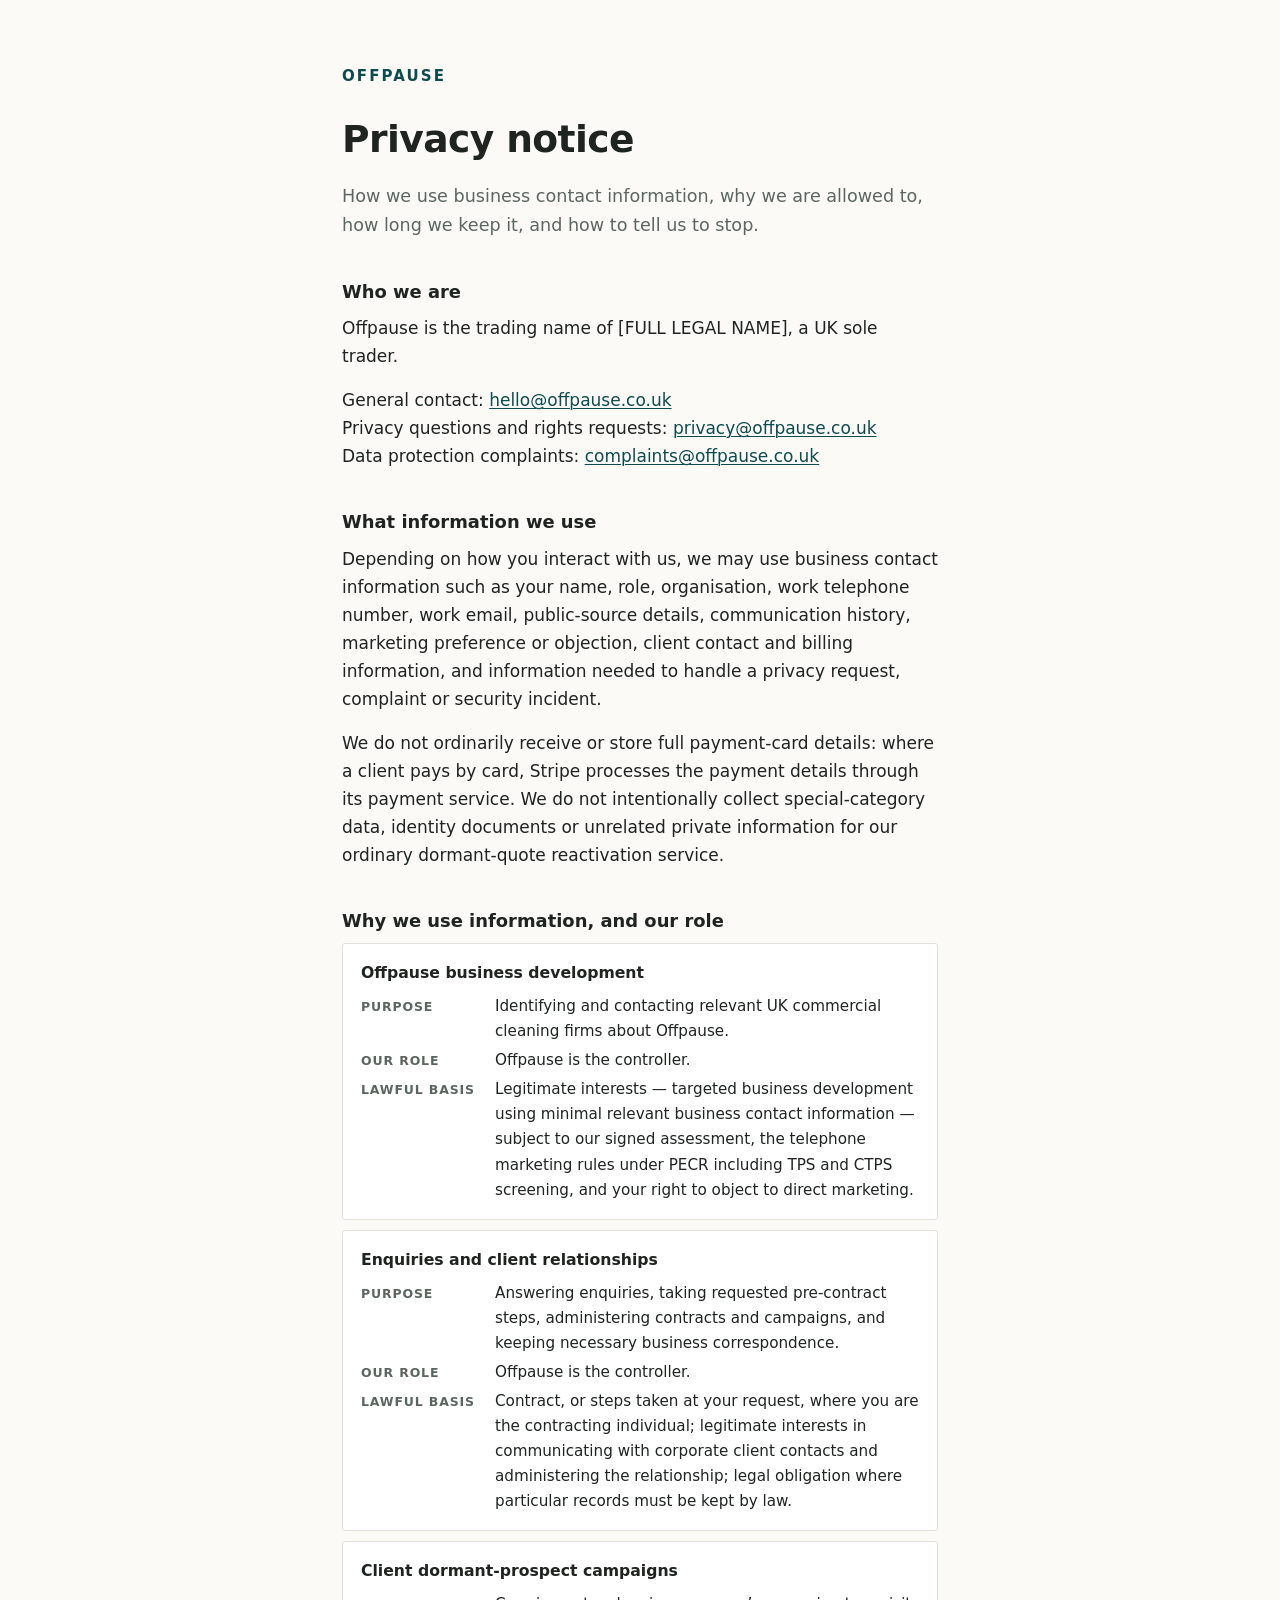
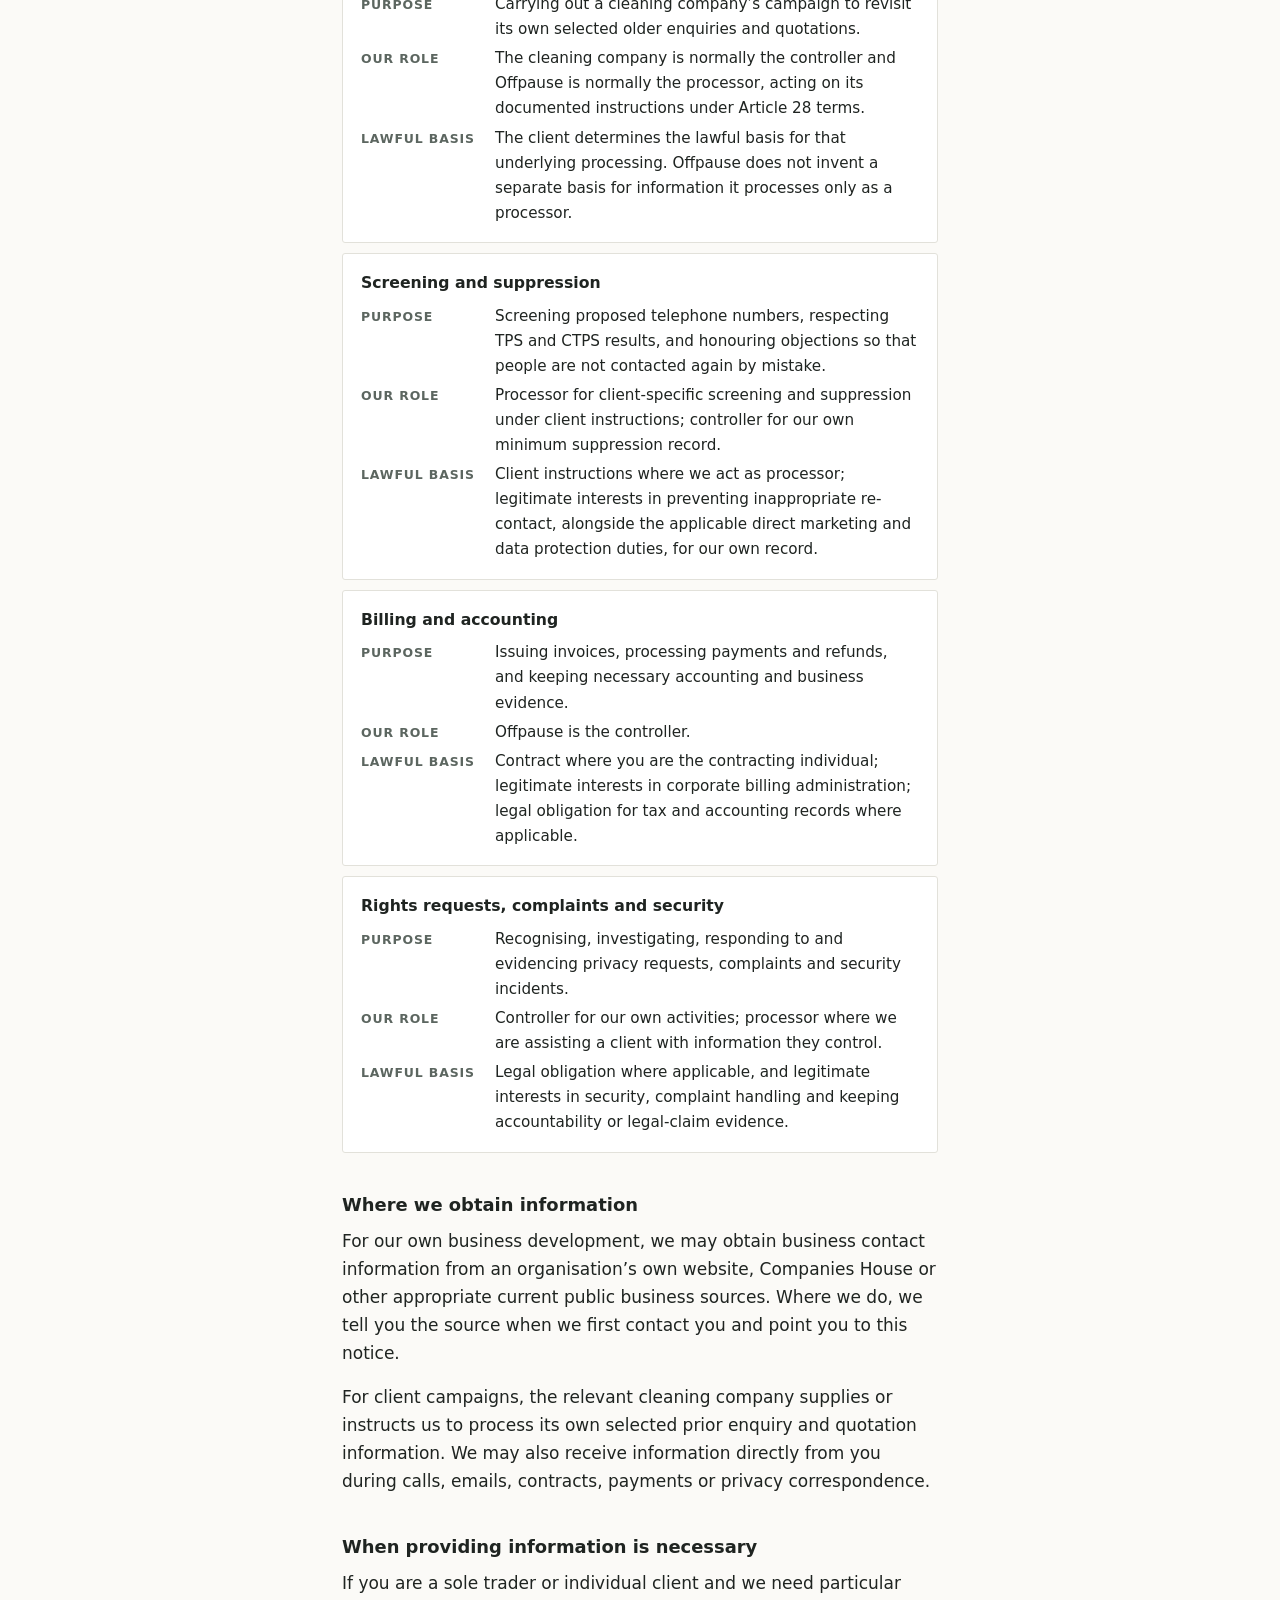
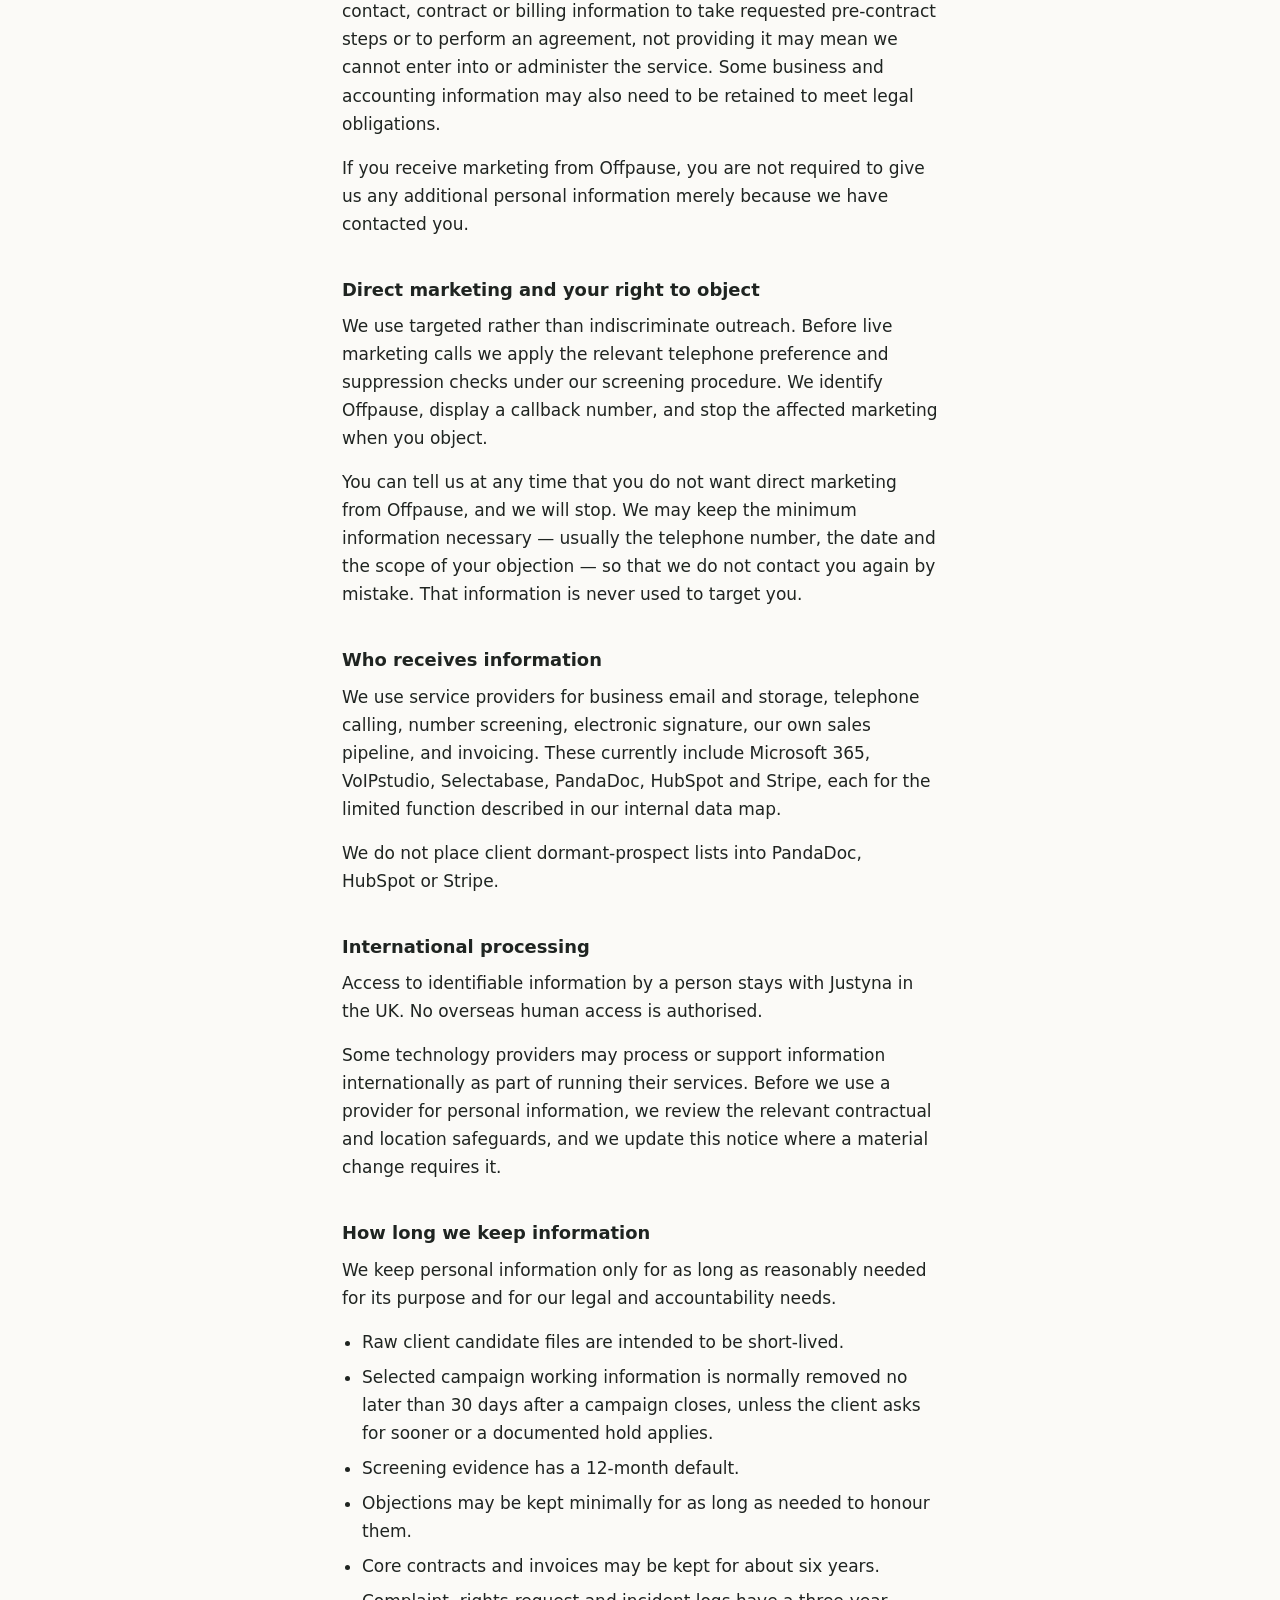
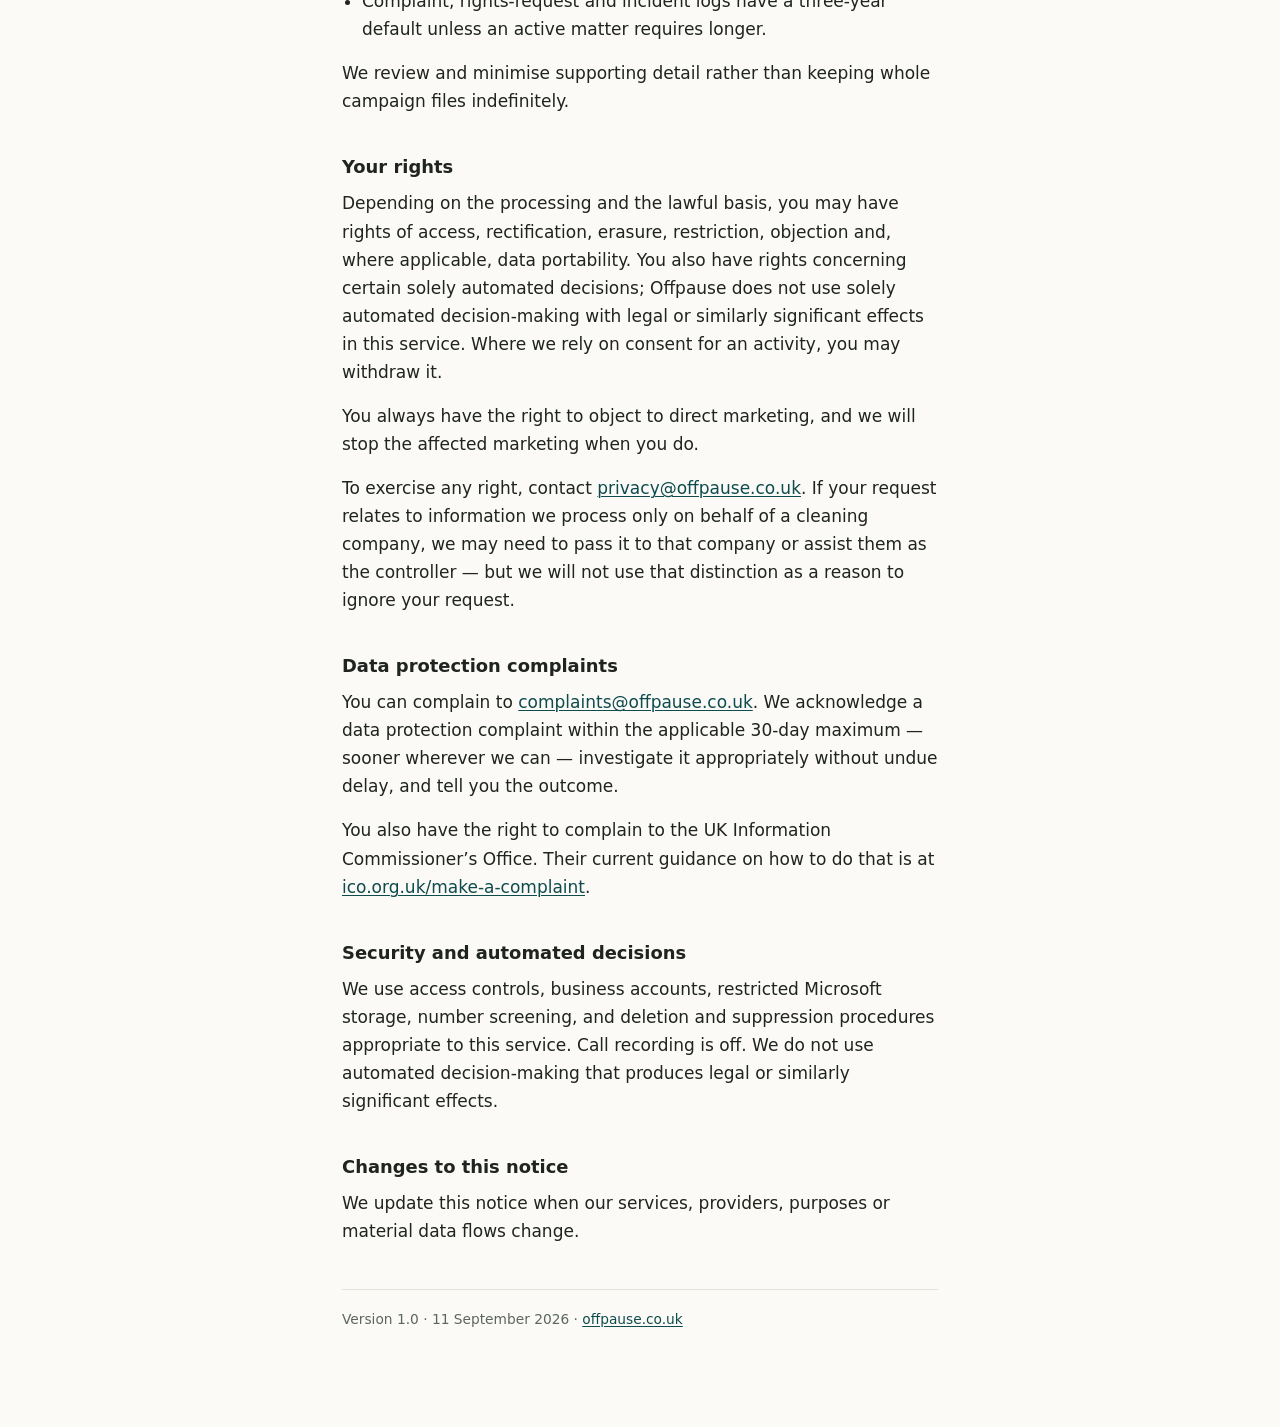
==== privacy/index.html @ d2114ea7 "Add files via upload" ====
<!doctype html>
<!--
  offpause.co.uk/privacy — Offpause Privacy Notice
  Content taken from Master Onboarding Pack Appendix A, with internal
  drafting notes removed.
  ────────────────────────────────────────────────────────────
  EDIT THESE THREE THINGS BEFORE YOU PUBLISH — search for [ ]

  ONE thing to edit: [FULL LEGAL NAME] — appears once, in "Who we are".
  Version 1.0 and the date of 11 September 2026 are already filled in.

  EDIT THIS ON GITHUB, IN THE BROWSER — open the file, click the pencil
  icon, change that one placeholder, commit. Do NOT open it in TextEdit:
  TextEdit rewrites HTML files and destroys them.

  POSTAL ADDRESS: deliberately not included. ICO requires the name and
  contact details of the controller and does not prescribe a postal
  address, so the email routes below are sufficient. If you later decide
  to add one — a service address rather than your home address — an
  optional block is commented out inside "Who we are".

  BEFORE PUBLISHING, CHECK THE PROVIDER LIST in "Who receives information"
  still matches what you actually use. Remove any you have dropped.
-->
<html lang="en-GB">
<head>
<meta charset="utf-8">
<meta name="viewport" content="width=device-width, initial-scale=1">
<title>Privacy notice — Offpause</title>
<meta name="description" content="How Offpause uses business contact information, the lawful bases we rely on, how long we keep information, and how to object or exercise your rights.">
<meta name="robots" content="index, follow">
<link rel="stylesheet" href="/style.css">
<link rel="icon" href="data:image/svg+xml,<svg xmlns='http://www.w3.org/2000/svg' viewBox='0 0 100 100'><rect width='100' height='100' rx='18' fill='%230E4B4D'/><rect x='32' y='28' width='11' height='44' rx='3' fill='%23fff'/><rect x='57' y='28' width='11' height='44' rx='3' fill='%23fff'/></svg>">
</head>
<body>
<main class="wrap">

  <p class="brand"><a href="/" style="color:inherit;text-decoration:none">Offpause</a></p>

  <h1>Privacy notice</h1>
  <p class="lede">How we use business contact information, why we are allowed to, how long we keep it, and how to tell us to stop.</p>

  <h2>Who we are</h2>
  <p>Offpause is the trading name of [FULL LEGAL NAME], a UK sole trader.</p>
  <!-- Optional postal address block — uncomment and fill only if you decide to include one.
  <p>Correspondence address: [SERVICE OR BUSINESS ADDRESS].</p>
  -->
  <p>General contact: <a href="mailto:hello@offpause.co.uk">hello@offpause.co.uk</a><br>
  Privacy questions and rights requests: <a href="mailto:privacy@offpause.co.uk">privacy@offpause.co.uk</a><br>
  Data protection complaints: <a href="mailto:complaints@offpause.co.uk">complaints@offpause.co.uk</a></p>

  <h2>What information we use</h2>
  <p>Depending on how you interact with us, we may use business contact information such as your name, role, organisation, work telephone number, work email, public-source details, communication history, marketing preference or objection, client contact and billing information, and information needed to handle a privacy request, complaint or security incident.</p>
  <p>We do not ordinarily receive or store full payment-card details: where a client pays by card, Stripe processes the payment details through its payment service. We do not intentionally collect special-category data, identity documents or unrelated private information for our ordinary dormant-quote reactivation service.</p>

  <h2>Why we use information, and our role</h2>

  <div class="roles">

    <div class="role">
      <h3>Offpause business development</h3>
      <dl>
        <dt>Purpose</dt><dd>Identifying and contacting relevant UK commercial cleaning firms about Offpause.</dd>
        <dt>Our role</dt><dd>Offpause is the controller.</dd>
        <dt>Lawful basis</dt><dd>Legitimate interests &mdash; targeted business development using minimal relevant business contact information &mdash; subject to our signed assessment, the telephone marketing rules under PECR including TPS and CTPS screening, and your right to object to direct marketing.</dd>
      </dl>
    </div>

    <div class="role">
      <h3>Enquiries and client relationships</h3>
      <dl>
        <dt>Purpose</dt><dd>Answering enquiries, taking requested pre-contract steps, administering contracts and campaigns, and keeping necessary business correspondence.</dd>
        <dt>Our role</dt><dd>Offpause is the controller.</dd>
        <dt>Lawful basis</dt><dd>Contract, or steps taken at your request, where you are the contracting individual; legitimate interests in communicating with corporate client contacts and administering the relationship; legal obligation where particular records must be kept by law.</dd>
      </dl>
    </div>

    <div class="role">
      <h3>Client dormant-prospect campaigns</h3>
      <dl>
        <dt>Purpose</dt><dd>Carrying out a cleaning company&rsquo;s campaign to revisit its own selected older enquiries and quotations.</dd>
        <dt>Our role</dt><dd>The cleaning company is normally the controller and Offpause is normally the processor, acting on its documented instructions under Article 28 terms.</dd>
        <dt>Lawful basis</dt><dd>The client determines the lawful basis for that underlying processing. Offpause does not invent a separate basis for information it processes only as a processor.</dd>
      </dl>
    </div>

    <div class="role">
      <h3>Screening and suppression</h3>
      <dl>
        <dt>Purpose</dt><dd>Screening proposed telephone numbers, respecting TPS and CTPS results, and honouring objections so that people are not contacted again by mistake.</dd>
        <dt>Our role</dt><dd>Processor for client-specific screening and suppression under client instructions; controller for our own minimum suppression record.</dd>
        <dt>Lawful basis</dt><dd>Client instructions where we act as processor; legitimate interests in preventing inappropriate re-contact, alongside the applicable direct marketing and data protection duties, for our own record.</dd>
      </dl>
    </div>

    <div class="role">
      <h3>Billing and accounting</h3>
      <dl>
        <dt>Purpose</dt><dd>Issuing invoices, processing payments and refunds, and keeping necessary accounting and business evidence.</dd>
        <dt>Our role</dt><dd>Offpause is the controller.</dd>
        <dt>Lawful basis</dt><dd>Contract where you are the contracting individual; legitimate interests in corporate billing administration; legal obligation for tax and accounting records where applicable.</dd>
      </dl>
    </div>

    <div class="role">
      <h3>Rights requests, complaints and security</h3>
      <dl>
        <dt>Purpose</dt><dd>Recognising, investigating, responding to and evidencing privacy requests, complaints and security incidents.</dd>
        <dt>Our role</dt><dd>Controller for our own activities; processor where we are assisting a client with information they control.</dd>
        <dt>Lawful basis</dt><dd>Legal obligation where applicable, and legitimate interests in security, complaint handling and keeping accountability or legal-claim evidence.</dd>
      </dl>
    </div>

  </div>

  <h2>Where we obtain information</h2>
  <p>For our own business development, we may obtain business contact information from an organisation&rsquo;s own website, Companies House or other appropriate current public business sources. Where we do, we tell you the source when we first contact you and point you to this notice.</p>
  <p>For client campaigns, the relevant cleaning company supplies or instructs us to process its own selected prior enquiry and quotation information. We may also receive information directly from you during calls, emails, contracts, payments or privacy correspondence.</p>

  <h2>When providing information is necessary</h2>
  <p>If you are a sole trader or individual client and we need particular contact, contract or billing information to take requested pre-contract steps or to perform an agreement, not providing it may mean we cannot enter into or administer the service. Some business and accounting information may also need to be retained to meet legal obligations.</p>
  <p>If you receive marketing from Offpause, you are not required to give us any additional personal information merely because we have contacted you.</p>

  <h2>Direct marketing and your right to object</h2>
  <p>We use targeted rather than indiscriminate outreach. Before live marketing calls we apply the relevant telephone preference and suppression checks under our screening procedure. We identify Offpause, display a callback number, and stop the affected marketing when you object.</p>
  <p>You can tell us at any time that you do not want direct marketing from Offpause, and we will stop. We may keep the minimum information necessary &mdash; usually the telephone number, the date and the scope of your objection &mdash; so that we do not contact you again by mistake. That information is never used to target you.</p>

  <h2>Who receives information</h2>
  <p>We use service providers for business email and storage, telephone calling, number screening, electronic signature, our own sales pipeline, and invoicing. These currently include Microsoft 365, VoIPstudio, Selectabase, PandaDoc, HubSpot and Stripe, each for the limited function described in our internal data map.</p>
  <p>We do not place client dormant-prospect lists into PandaDoc, HubSpot or Stripe.</p>

  <h2>International processing</h2>
  <p>Access to identifiable information by a person stays with Justyna in the UK. No overseas human access is authorised.</p>
  <p>Some technology providers may process or support information internationally as part of running their services. Before we use a provider for personal information, we review the relevant contractual and location safeguards, and we update this notice where a material change requires it.</p>

  <h2>How long we keep information</h2>
  <p>We keep personal information only for as long as reasonably needed for its purpose and for our legal and accountability needs.</p>
  <ul>
    <li>Raw client candidate files are intended to be short-lived.</li>
    <li>Selected campaign working information is normally removed no later than 30 days after a campaign closes, unless the client asks for sooner or a documented hold applies.</li>
    <li>Screening evidence has a 12-month default.</li>
    <li>Objections may be kept minimally for as long as needed to honour them.</li>
    <li>Core contracts and invoices may be kept for about six years.</li>
    <li>Complaint, rights-request and incident logs have a three-year default unless an active matter requires longer.</li>
  </ul>
  <p>We review and minimise supporting detail rather than keeping whole campaign files indefinitely.</p>

  <h2>Your rights</h2>
  <p>Depending on the processing and the lawful basis, you may have rights of access, rectification, erasure, restriction, objection and, where applicable, data portability. You also have rights concerning certain solely automated decisions; Offpause does not use solely automated decision-making with legal or similarly significant effects in this service. Where we rely on consent for an activity, you may withdraw it.</p>
  <p>You always have the right to object to direct marketing, and we will stop the affected marketing when you do.</p>
  <p>To exercise any right, contact <a href="mailto:privacy@offpause.co.uk">privacy@offpause.co.uk</a>. If your request relates to information we process only on behalf of a cleaning company, we may need to pass it to that company or assist them as the controller &mdash; but we will not use that distinction as a reason to ignore your request.</p>

  <h2>Data protection complaints</h2>
  <p>You can complain to <a href="mailto:complaints@offpause.co.uk">complaints@offpause.co.uk</a>. We acknowledge a data protection complaint within the applicable 30-day maximum &mdash; sooner wherever we can &mdash; investigate it appropriately without undue delay, and tell you the outcome.</p>
  <p>You also have the right to complain to the UK Information Commissioner&rsquo;s Office. Their current guidance on how to do that is at <a href="https://ico.org.uk/make-a-complaint/" rel="noopener">ico.org.uk/make-a-complaint</a>.</p>

  <h2>Security and automated decisions</h2>
  <p>We use access controls, business accounts, restricted Microsoft storage, number screening, and deletion and suppression procedures appropriate to this service. Call recording is off. We do not use automated decision-making that produces legal or similarly significant effects.</p>

  <h2>Changes to this notice</h2>
  <p>We update this notice when our services, providers, purposes or material data flows change.</p>

  <p class="meta">Version 1.0 &middot; 11 September 2026 &middot; <a href="/">offpause.co.uk</a></p>

</main>
</body>
</html>
---- style.css ----
/* Offpause — shared styles
   Change the five values in :root to restyle the whole site. */

:root {
  --ground: #FBFAF7;
  --surface: #FFFFFF;
  --ink: #1F2421;
  --ink-soft: #5C6660;
  --rule: #E2E1DA;
  --accent: #0E4B4D;
  --max: 40rem;
}

@media (prefers-color-scheme: dark) {
  :root {
    --ground: #141816;
    --surface: #1C211E;
    --ink: #E8EBE7;
    --ink-soft: #A2ACA6;
    --rule: #2E3532;
    --accent: #6FBDB9;
  }
}

*, *::before, *::after { box-sizing: border-box; }

html { -webkit-text-size-adjust: 100%; }

body {
  margin: 0;
  background: var(--ground);
  color: var(--ink);
  font-family: ui-sans-serif, system-ui, -apple-system, "Segoe UI", Roboto,
               "Helvetica Neue", Arial, sans-serif;
  font-size: 17px;
  line-height: 1.65;
  -webkit-font-smoothing: antialiased;
}

.wrap {
  max-width: var(--max);
  margin: 0 auto;
  padding-inline: 22px;
  padding-block: 64px 80px;
}

a { color: var(--accent); text-decoration-thickness: 1px; text-underline-offset: 2px; }
a:focus-visible { outline: 2px solid var(--accent); outline-offset: 3px; border-radius: 2px; }

.brand {
  font-size: 15px;
  font-weight: 600;
  letter-spacing: 0.14em;
  text-transform: uppercase;
  color: var(--accent);
  margin: 0 0 28px;
}

h1 {
  font-size: clamp(1.75rem, 5vw, 2.35rem);
  line-height: 1.2;
  font-weight: 600;
  letter-spacing: -0.015em;
  margin: 0 0 20px;
  text-wrap: balance;
}

h2 {
  font-size: 1.12rem;
  font-weight: 600;
  line-height: 1.35;
  margin: 40px 0 10px;
}

h3 { font-size: 1rem; font-weight: 600; margin: 26px 0 8px; }

p { margin: 0 0 16px; }

.lede { font-size: 1.1rem; color: var(--ink-soft); }

ul { margin: 0 0 16px; padding-left: 1.25rem; }
li { margin-bottom: 7px; }

hr {
  border: 0;
  border-top: 1px solid var(--rule);
  margin: 40px 0;
}

.meta {
  font-size: 0.86rem;
  color: var(--ink-soft);
  margin-top: 44px;
  padding-top: 18px;
  border-top: 1px solid var(--rule);
}

.contact {
  background: var(--surface);
  border: 1px solid var(--rule);
  border-radius: 3px;
  padding: 20px 22px;
  margin: 32px 0;
}
.contact p { margin: 0 0 6px; }
.contact p:last-child { margin-bottom: 0; }

/* Purpose / lawful basis table — stacks on narrow screens */
.roles { margin: 0 0 24px; }
.role {
  border: 1px solid var(--rule);
  border-radius: 3px;
  background: var(--surface);
  padding: 16px 18px;
  margin-bottom: 10px;
}
.role h3 { margin: 0 0 8px; font-size: 0.98rem; }
.role dl { margin: 0; display: grid; grid-template-columns: 7.5rem 1fr; gap: 4px 14px; }
.role dt {
  font-size: 0.78rem;
  font-weight: 600;
  letter-spacing: 0.07em;
  text-transform: uppercase;
  color: var(--ink-soft);
  padding-top: 3px;
}
.role dd { margin: 0; font-size: 0.95rem; }

@media (max-width: 30rem) {
  .role dl { grid-template-columns: 1fr; gap: 2px; }
  .role dt { padding-top: 8px; }
  .wrap { padding-block: 44px 60px; }
}

.skip {
  position: absolute; left: -9999px;
}
.skip:focus {
  position: static; display: inline-block; margin-bottom: 12px;
}
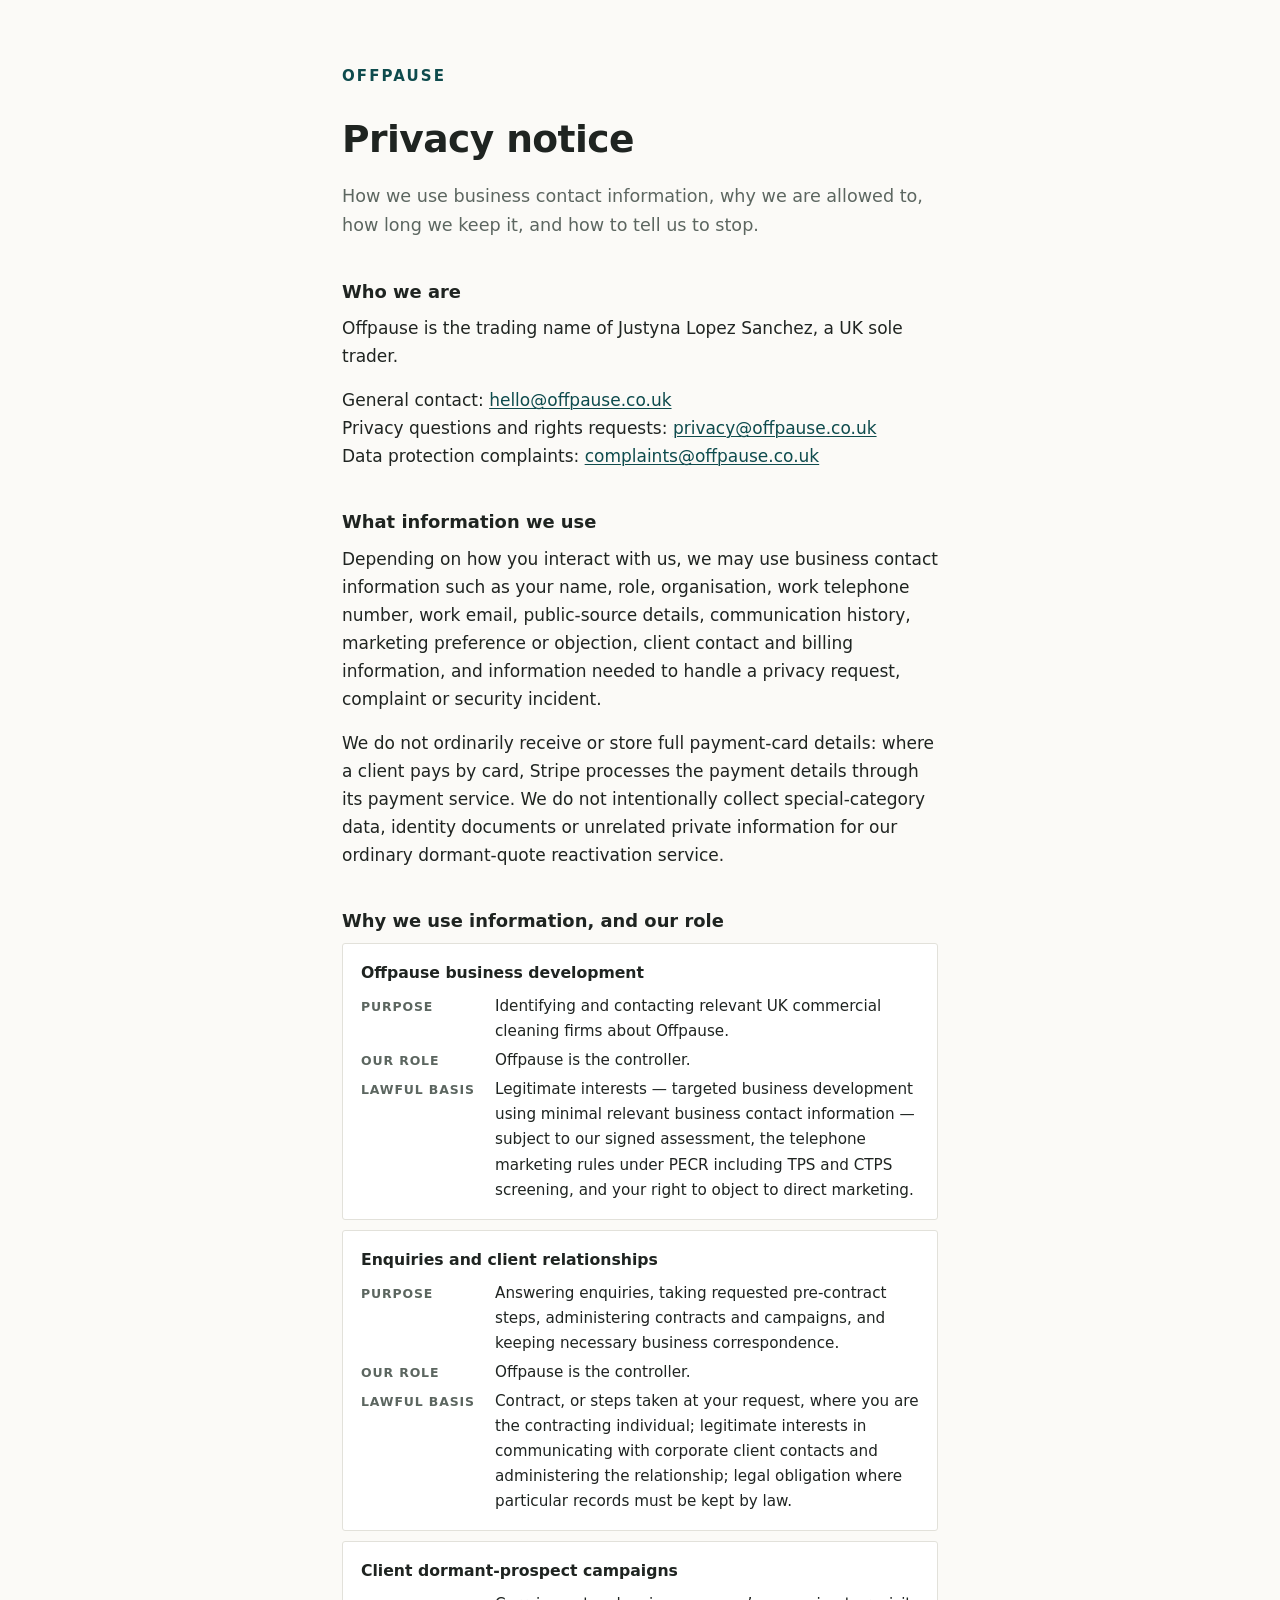
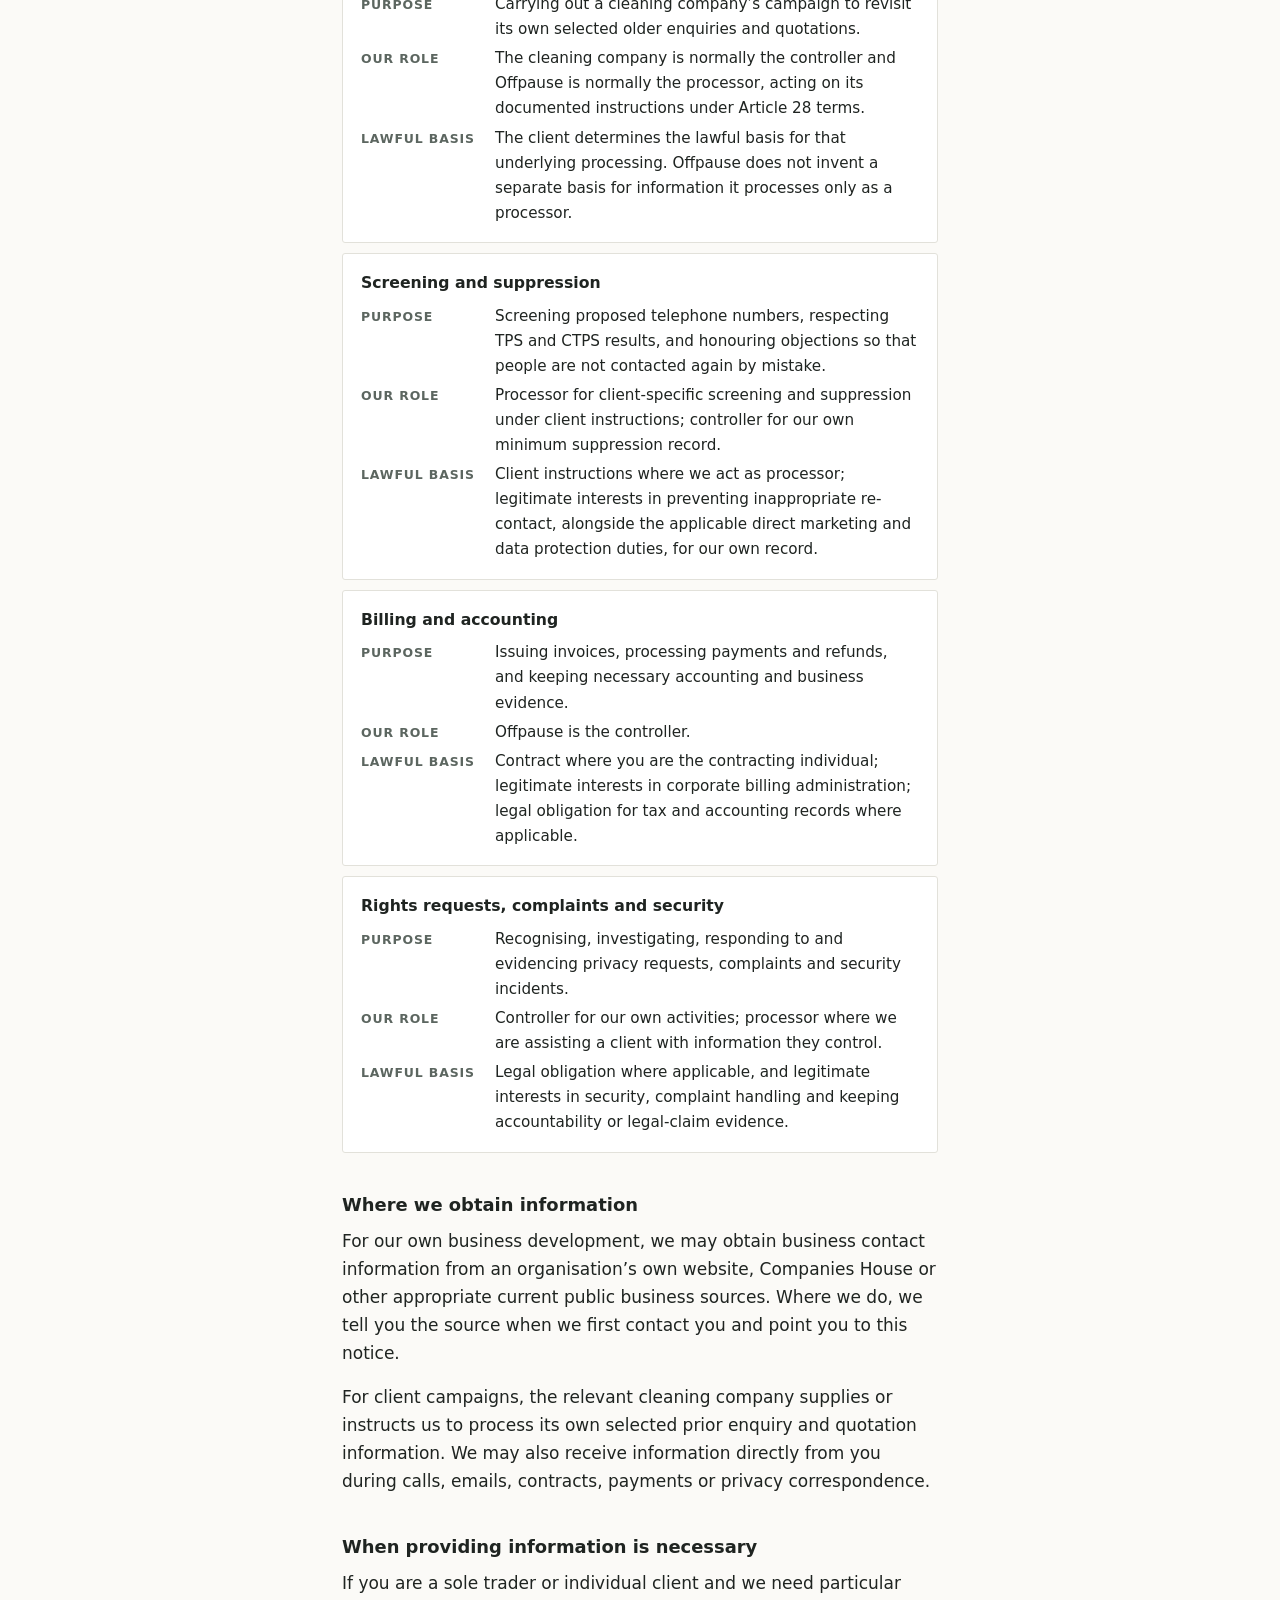
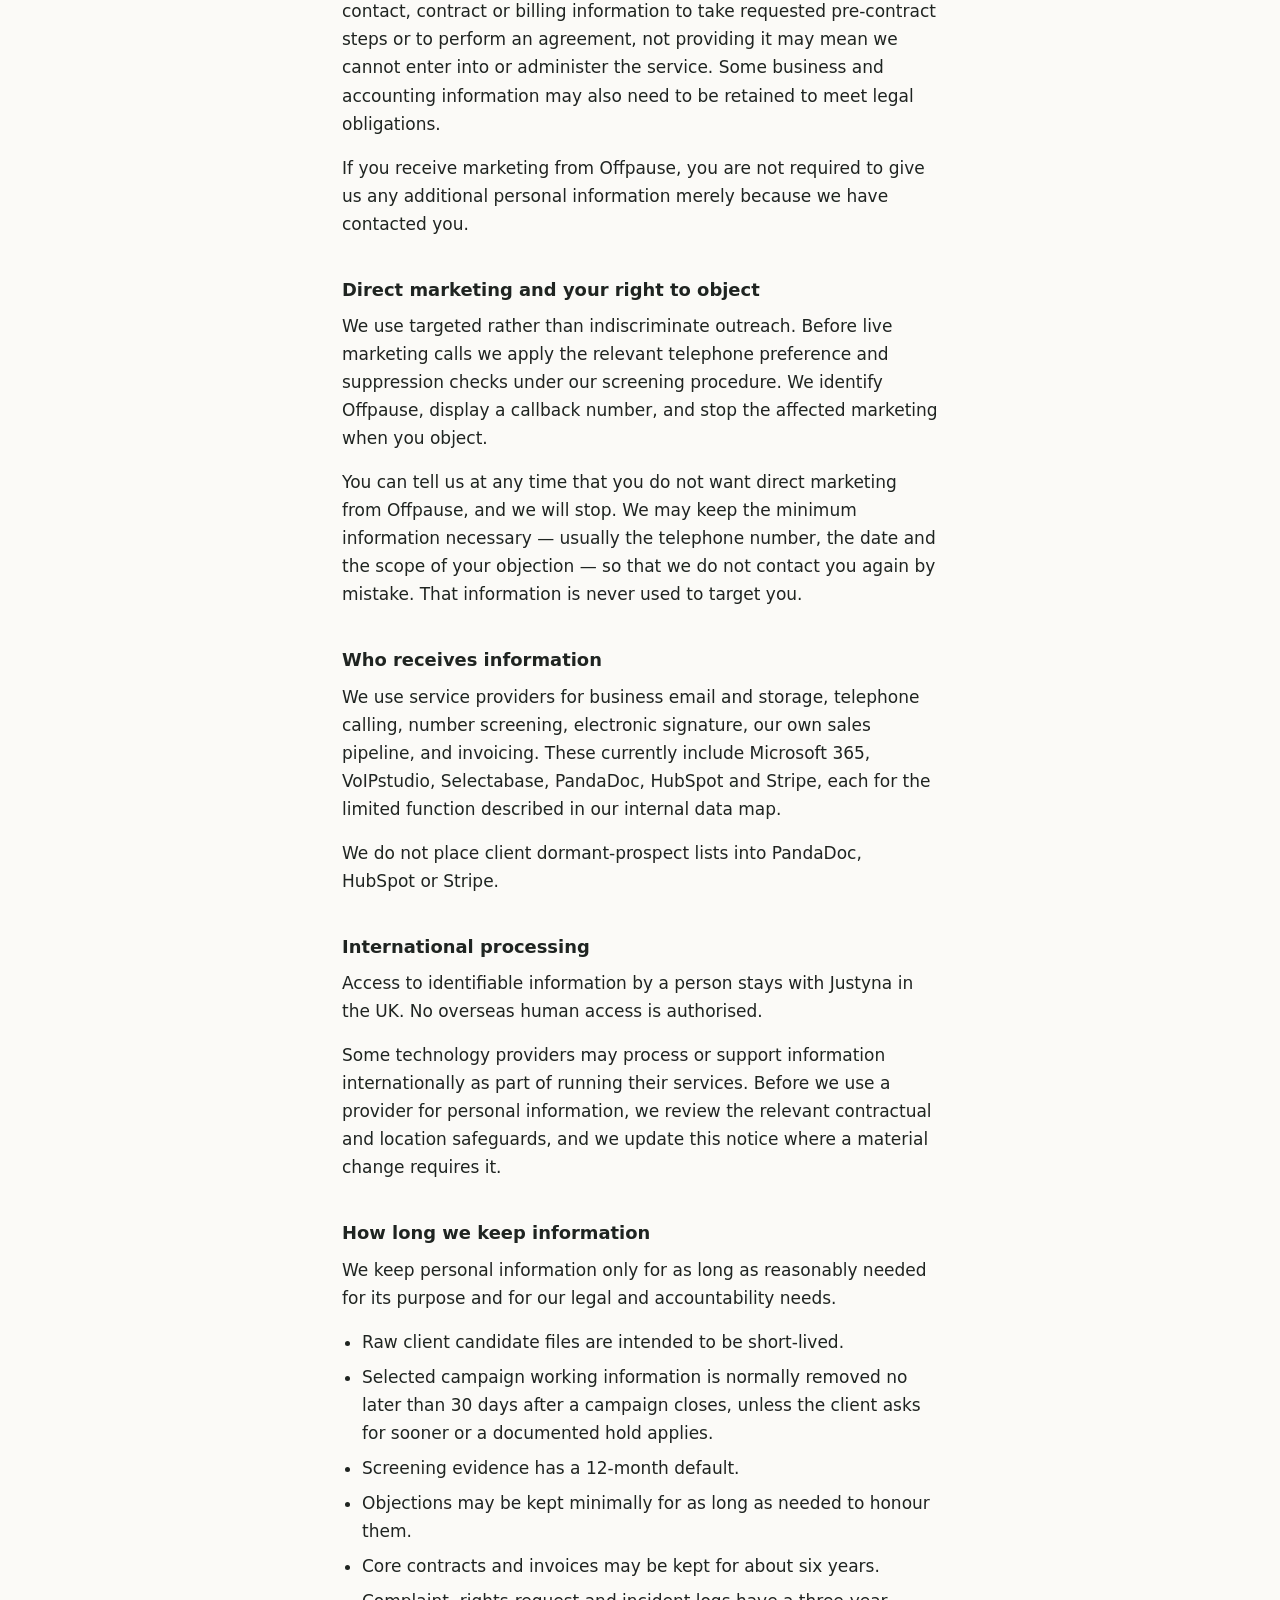
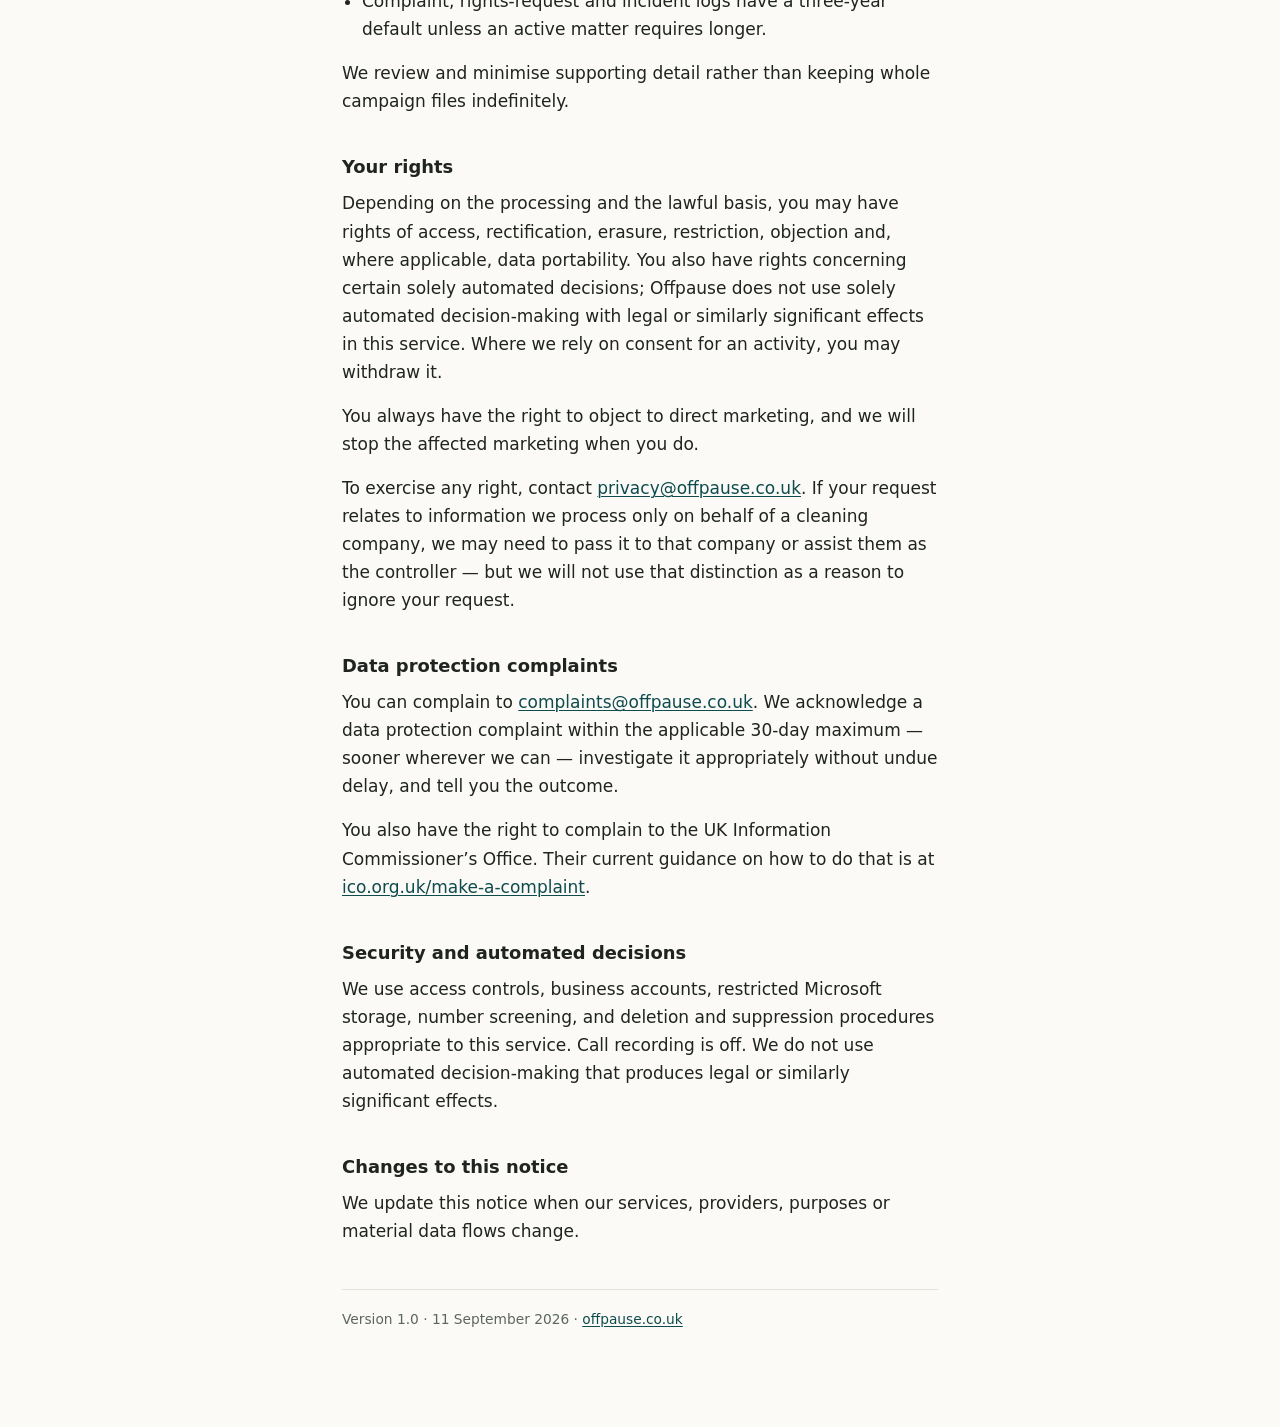
==== commit b79970f8: "Update index.html" ====
--- a/privacy/index.html
+++ b/privacy/index.html
@@ -41,7 +41,7 @@
   <p class="lede">How we use business contact information, why we are allowed to, how long we keep it, and how to tell us to stop.</p>
 
   <h2>Who we are</h2>
-  <p>Offpause is the trading name of [FULL LEGAL NAME], a UK sole trader.</p>
+  <p>Offpause is the trading name of Justyna Lopez Sanchez, a UK sole trader.</p>
   <!-- Optional postal address block — uncomment and fill only if you decide to include one.
   <p>Correspondence address: [SERVICE OR BUSINESS ADDRESS].</p>
   -->
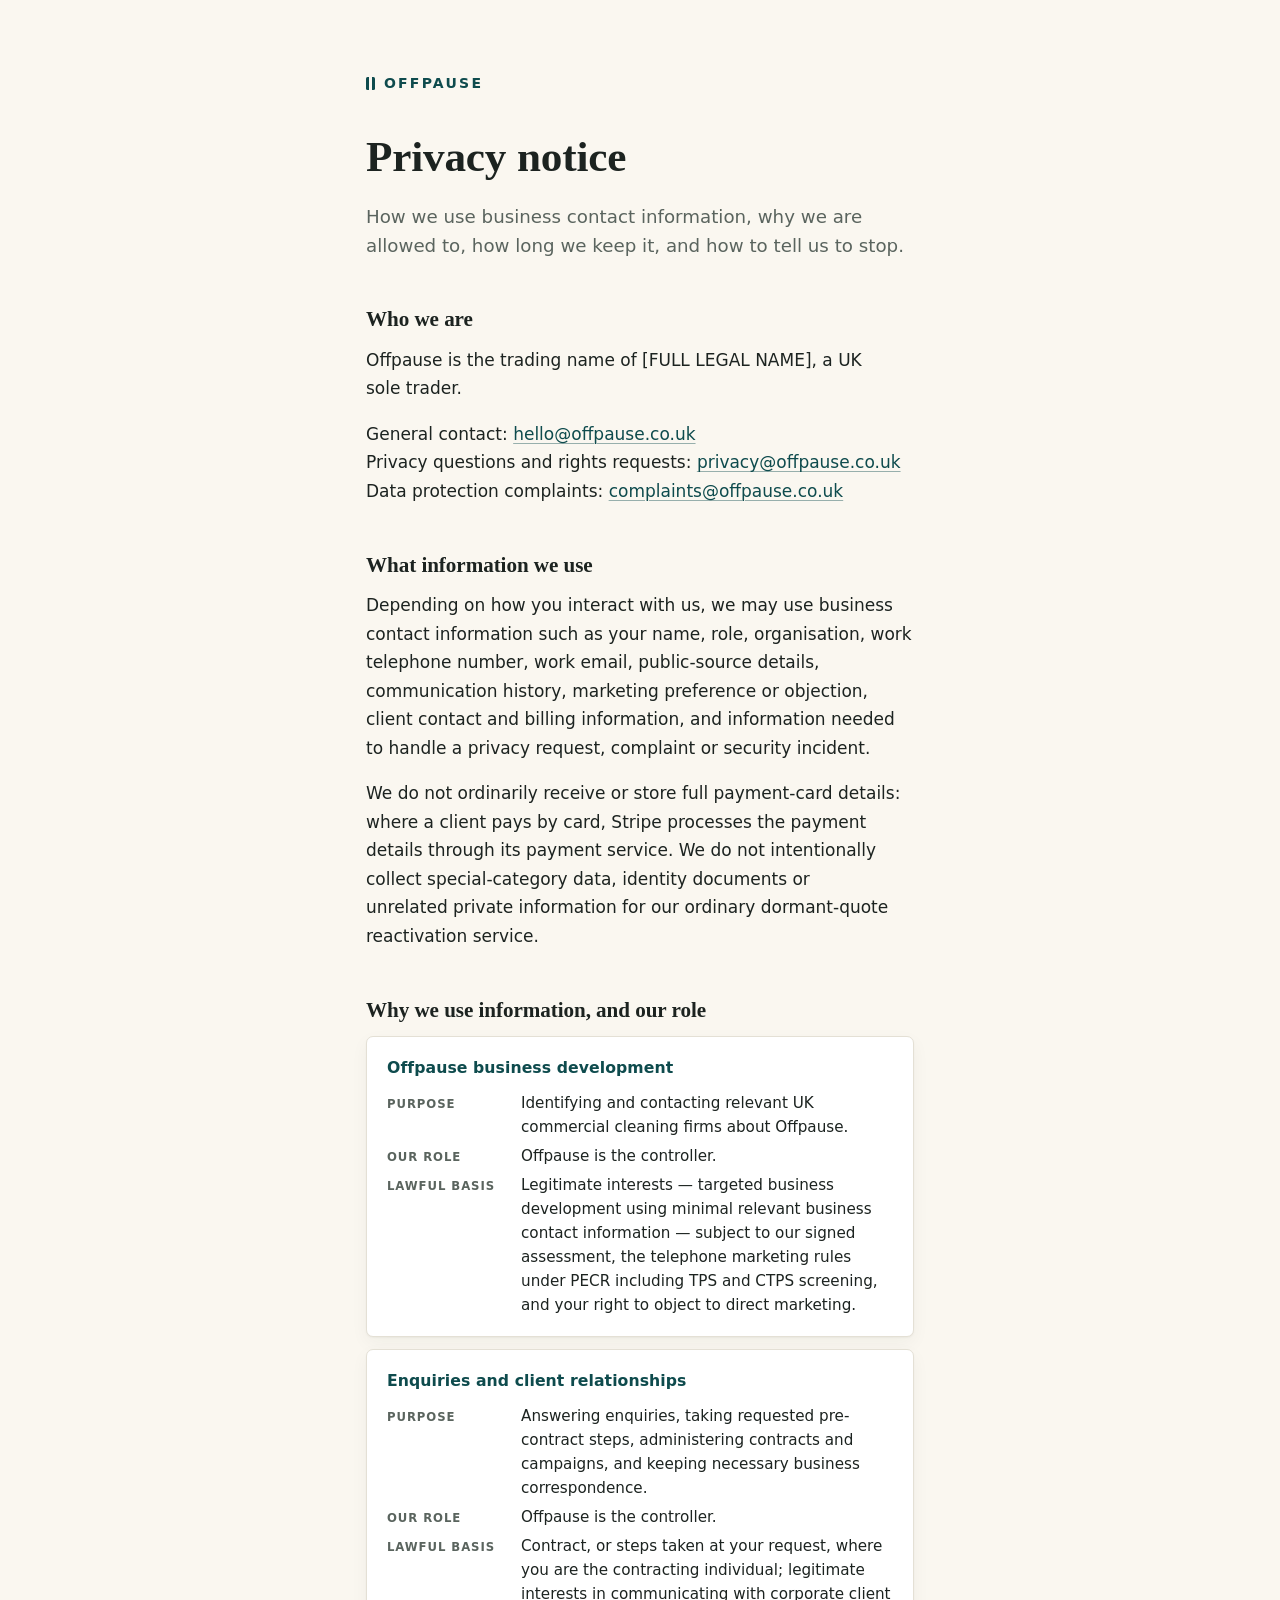
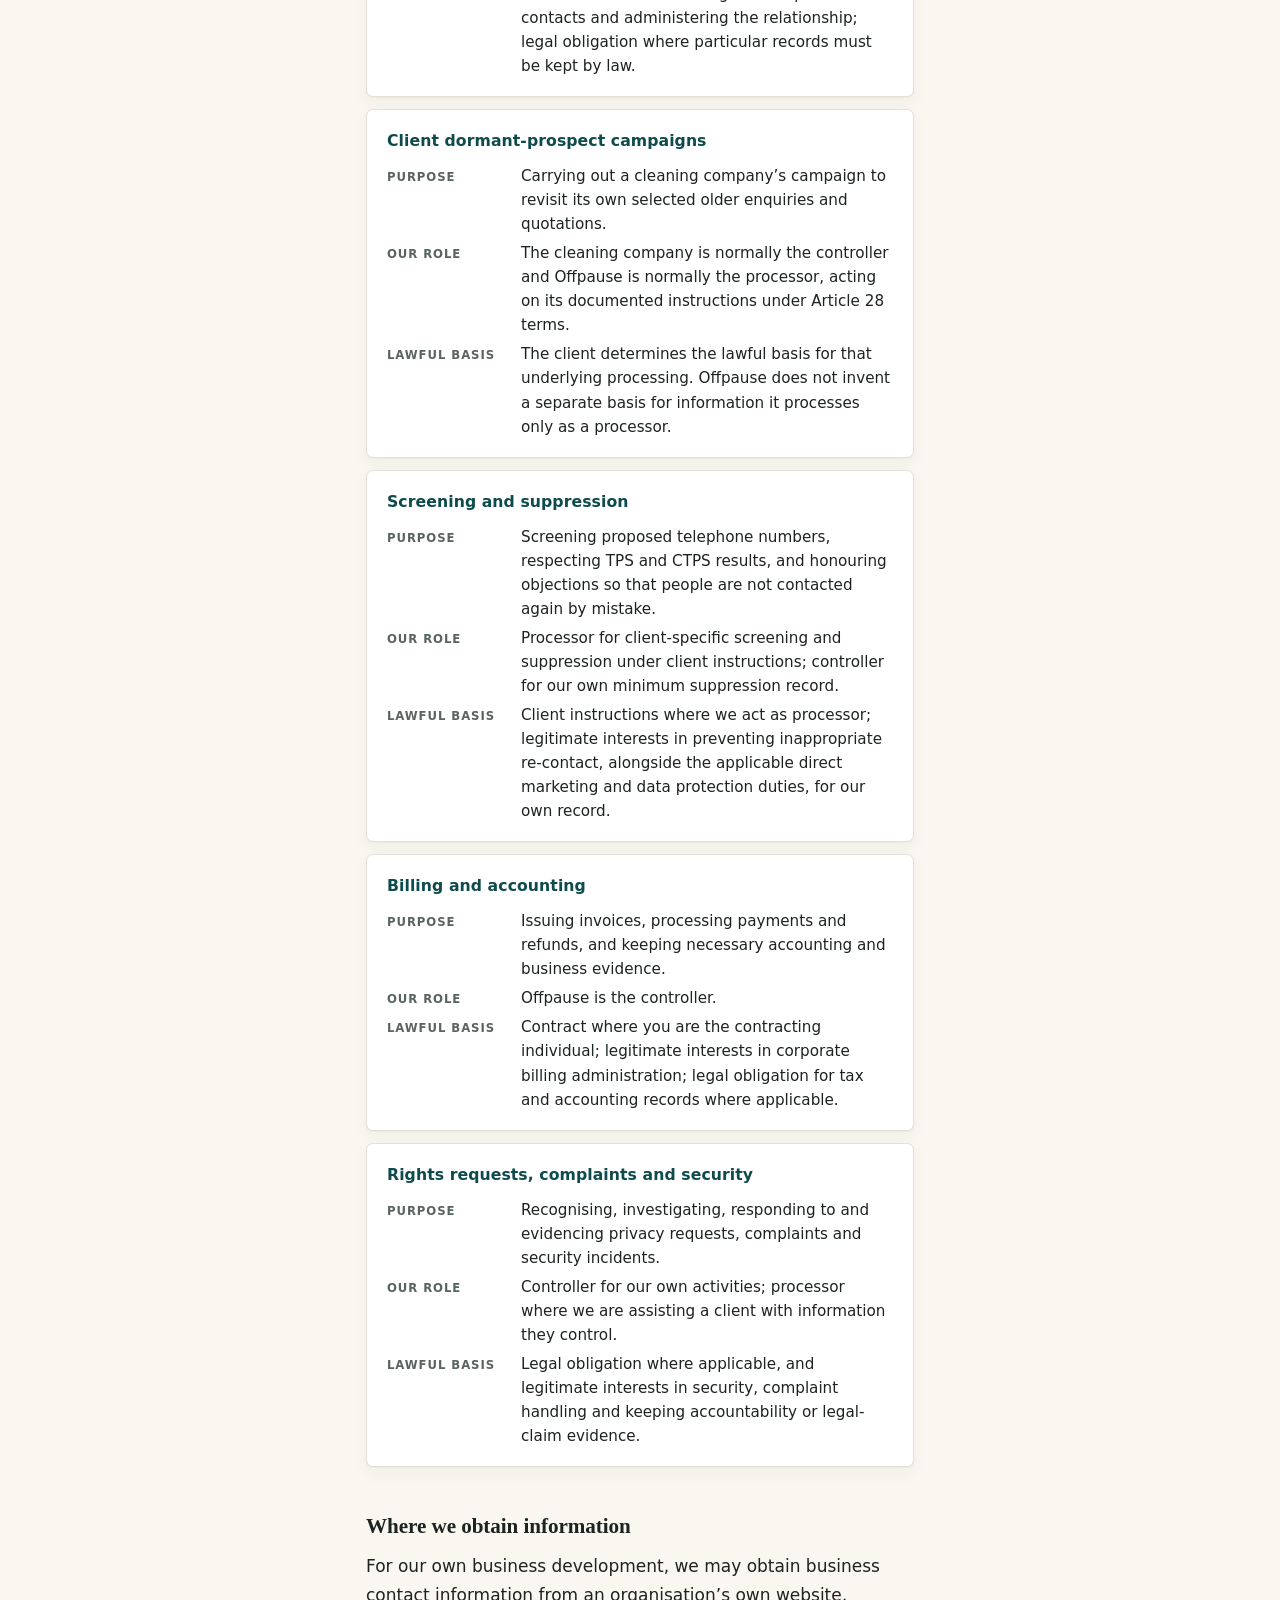
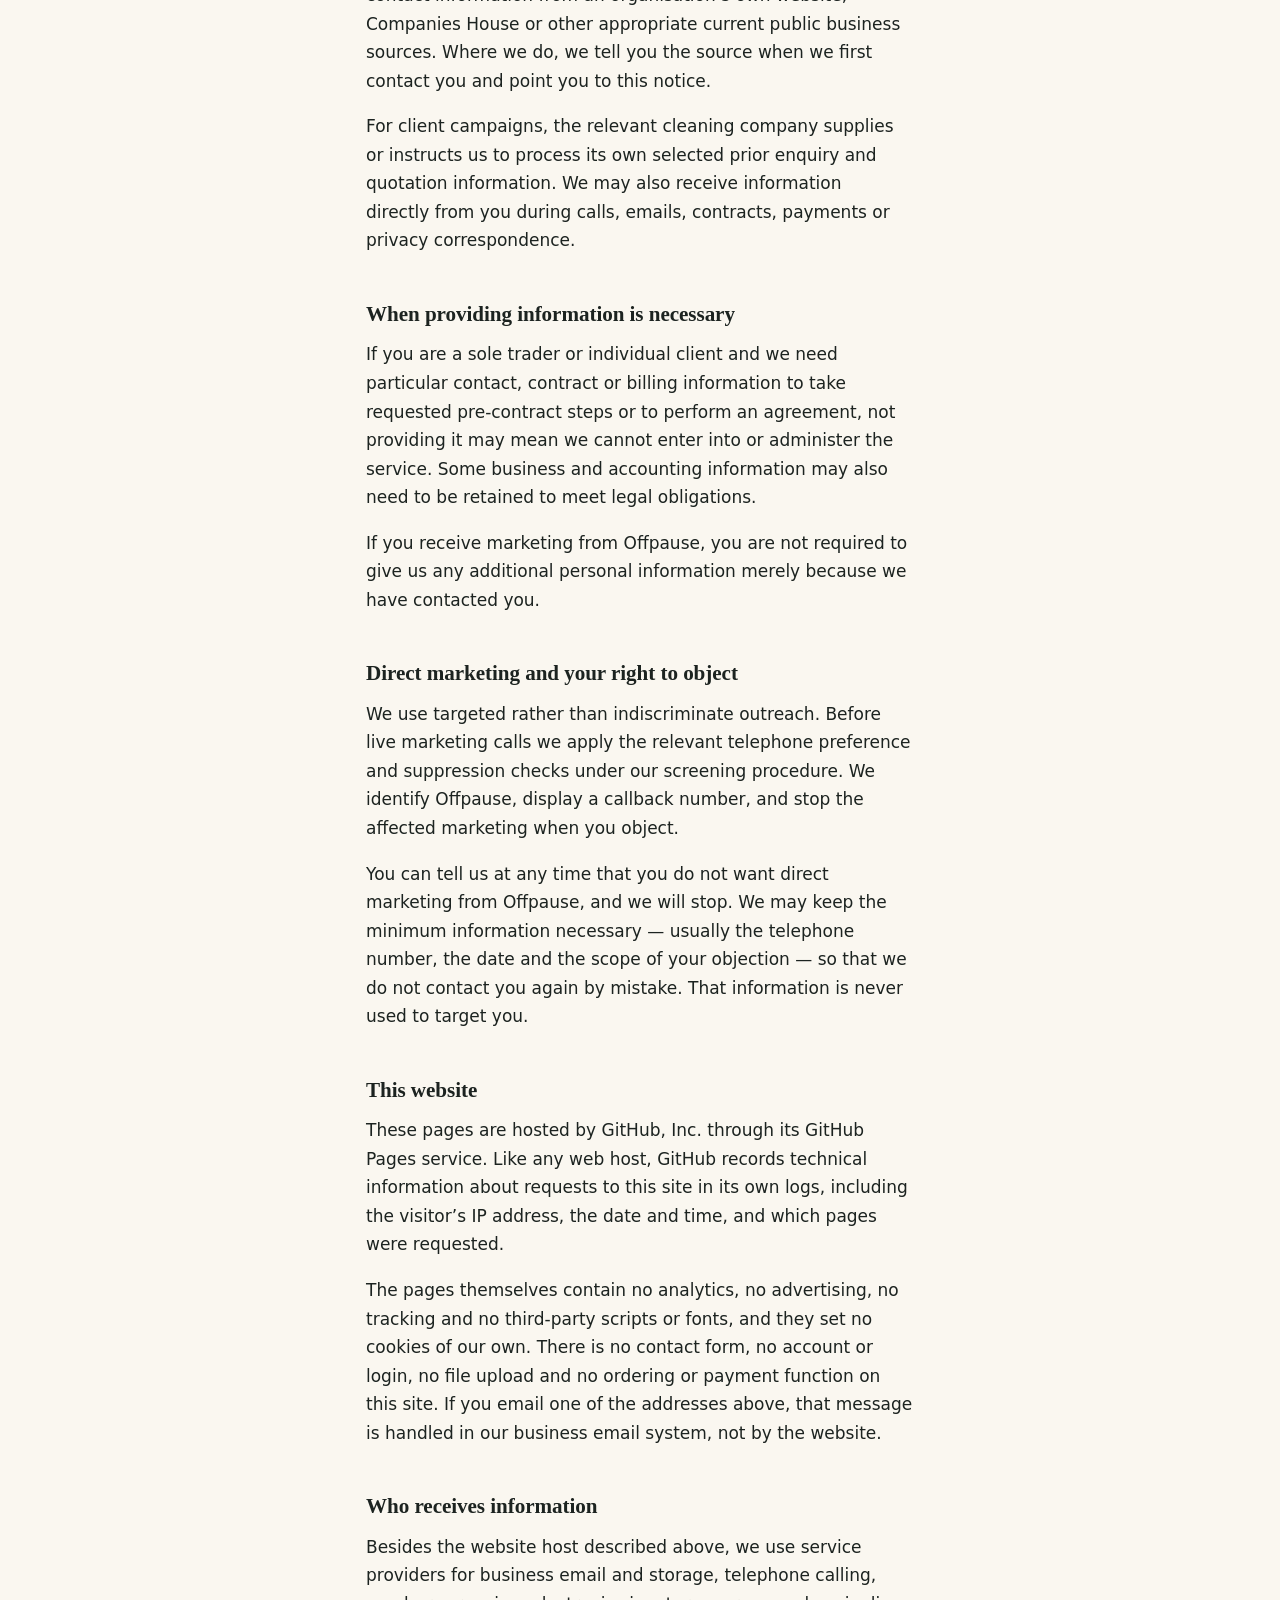
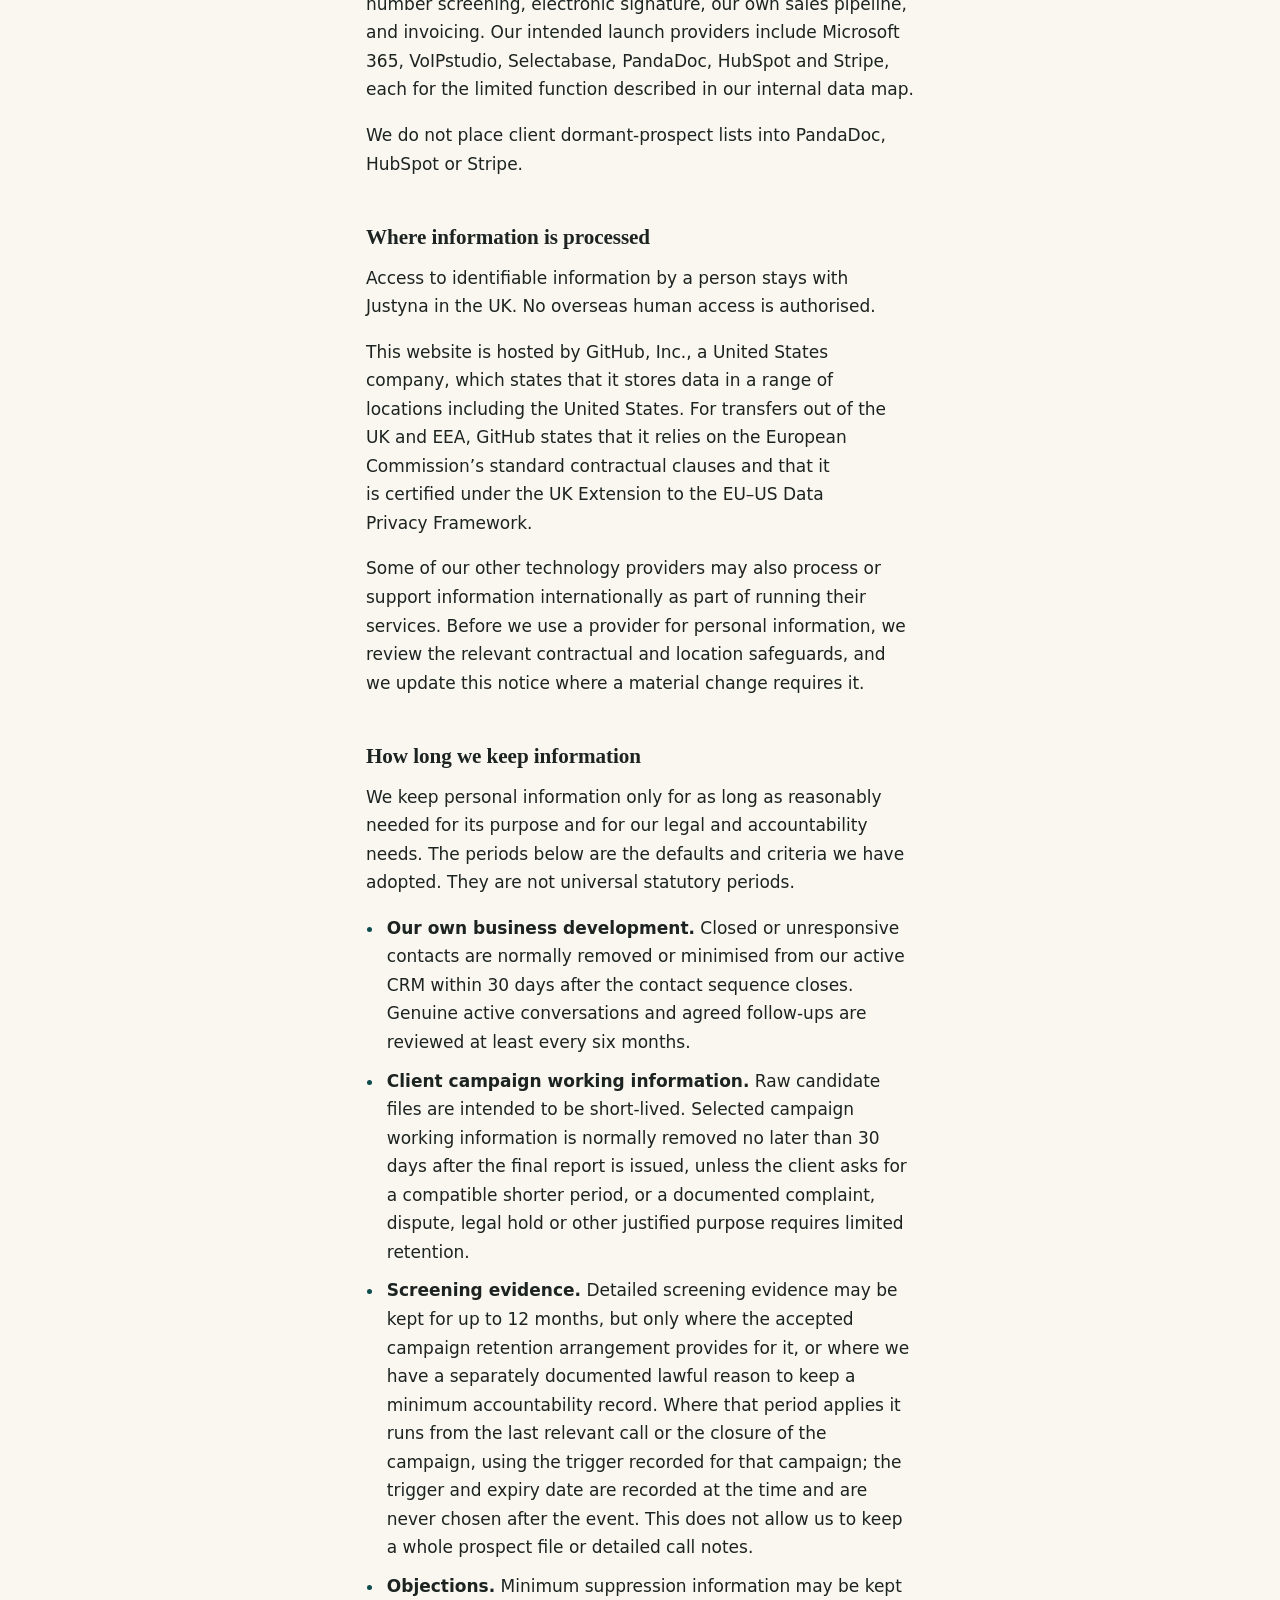
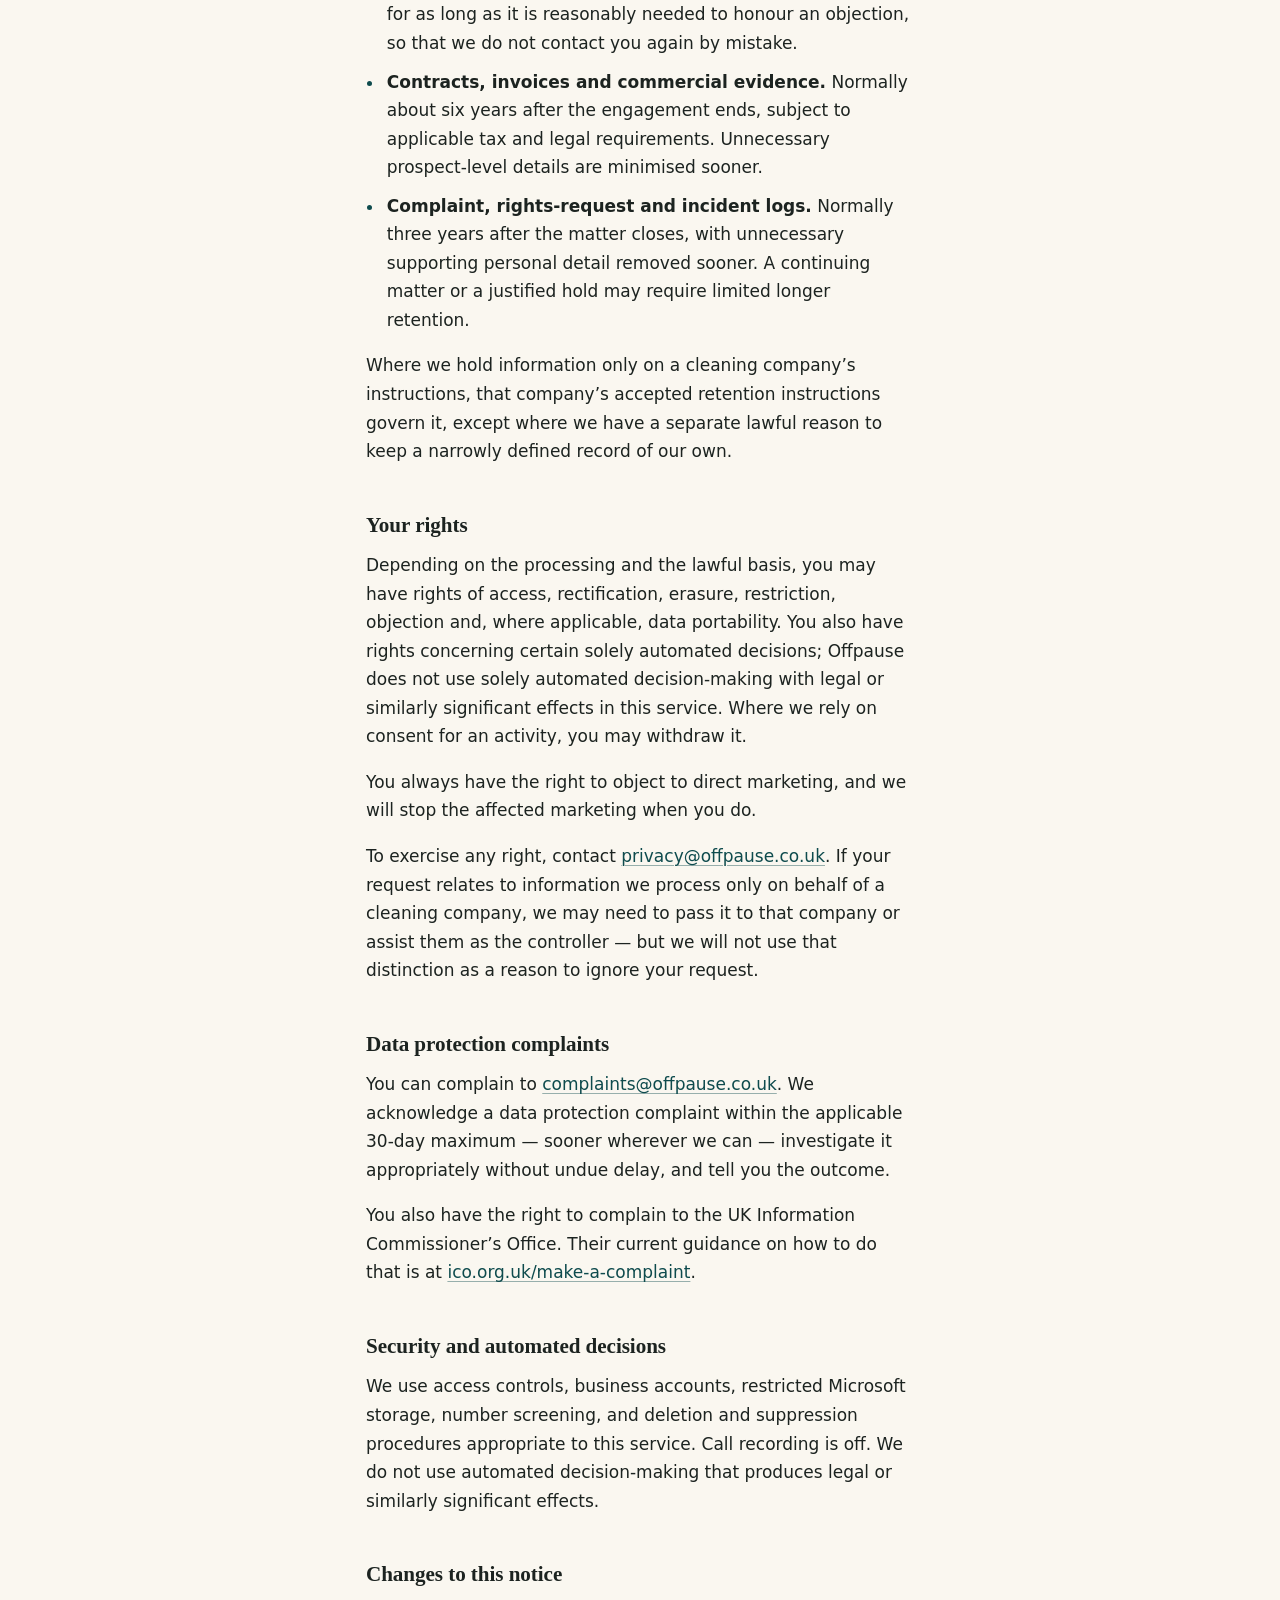
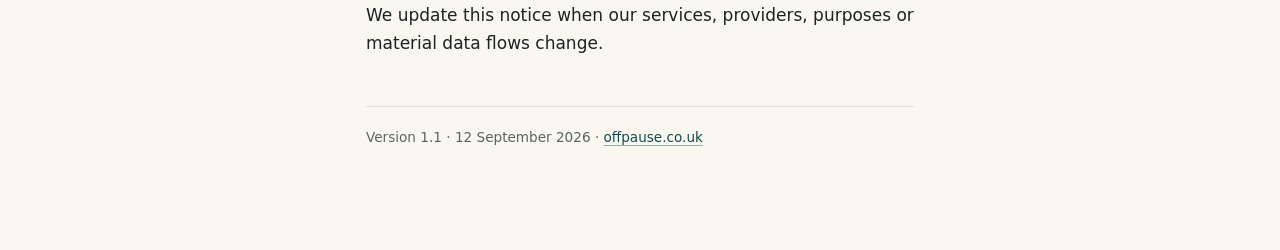
==== commit f8610981: "Add files via upload" ====
--- a/privacy/index.html
+++ b/privacy/index.html
@@ -1,26 +1,16 @@
 <!doctype html>
 <!--
   offpause.co.uk/privacy — Offpause Privacy Notice
-  Content taken from Master Onboarding Pack Appendix A, with internal
-  drafting notes removed.
+  Version 1.1 — built from Master Onboarding Pack v0.3.5 Appendix A
+  (Release 2026-09-12-CR2), with internal drafting notes removed.
   ────────────────────────────────────────────────────────────
-  EDIT THESE THREE THINGS BEFORE YOU PUBLISH — search for [ ]
+  ONE THING TO EDIT: [FULL LEGAL NAME] in "Who we are" below.
+  Do it with the GitHub pencil after uploading. Do NOT open this
+  file in TextEdit — it rewrites the HTML and breaks the page.
 
-  ONE thing to edit: [FULL LEGAL NAME] — appears once, in "Who we are".
-  Version 1.0 and the date of 11 September 2026 are already filled in.
-
-  EDIT THIS ON GITHUB, IN THE BROWSER — open the file, click the pencil
-  icon, change that one placeholder, commit. Do NOT open it in TextEdit:
-  TextEdit rewrites HTML files and destroys them.
-
-  POSTAL ADDRESS: deliberately not included. ICO requires the name and
-  contact details of the controller and does not prescribe a postal
-  address, so the email routes below are sufficient. If you later decide
-  to add one — a service address rather than your home address — an
-  optional block is commented out inside "Who we are".
-
-  BEFORE PUBLISHING, CHECK THE PROVIDER LIST in "Who receives information"
-  still matches what you actually use. Remove any you have dropped.
+  NO POSTAL ADDRESS, deliberately. A02 (website disclosure) is
+  OPEN in the master while a non-residential service address is
+  being arranged. Do not insert an unverified address here.
 -->
 <html lang="en-GB">
 <head>
@@ -41,10 +31,9 @@
   <p class="lede">How we use business contact information, why we are allowed to, how long we keep it, and how to tell us to stop.</p>
 
   <h2>Who we are</h2>
-  <p>Offpause is the trading name of Justyna Lopez Sanchez, a UK sole trader.</p>
-  <!-- Optional postal address block — uncomment and fill only if you decide to include one.
-  <p>Correspondence address: [SERVICE OR BUSINESS ADDRESS].</p>
-  -->
+  <!-- ↓↓↓ REPLACE [FULL LEGAL NAME] ON THE NEXT LINE ↓↓↓ -->
+  <p>Offpause is the trading name of [FULL LEGAL NAME], a UK sole trader.</p>
+  <!-- ↑↑↑ THAT IS THE ONLY EDIT NEEDED ↑↑↑ -->
   <p>General contact: <a href="mailto:hello@offpause.co.uk">hello@offpause.co.uk</a><br>
   Privacy questions and rights requests: <a href="mailto:privacy@offpause.co.uk">privacy@offpause.co.uk</a><br>
   Data protection complaints: <a href="mailto:complaints@offpause.co.uk">complaints@offpause.co.uk</a></p>
@@ -125,25 +114,30 @@
   <p>We use targeted rather than indiscriminate outreach. Before live marketing calls we apply the relevant telephone preference and suppression checks under our screening procedure. We identify Offpause, display a callback number, and stop the affected marketing when you object.</p>
   <p>You can tell us at any time that you do not want direct marketing from Offpause, and we will stop. We may keep the minimum information necessary &mdash; usually the telephone number, the date and the scope of your objection &mdash; so that we do not contact you again by mistake. That information is never used to target you.</p>
 
+  <h2>This website</h2>
+  <p>These pages are hosted by GitHub, Inc. through its GitHub Pages service. Like any web host, GitHub records technical information about requests to this site in its own logs, including the visitor&rsquo;s IP address, the date and time, and which pages were requested.</p>
+  <p>The pages themselves contain no analytics, no advertising, no tracking and no third-party scripts or fonts, and they set no cookies of our own. There is no contact form, no account or login, no file upload and no ordering or payment function on this site. If you email one of the addresses above, that message is handled in our business email system, not by the website.</p>
+
   <h2>Who receives information</h2>
-  <p>We use service providers for business email and storage, telephone calling, number screening, electronic signature, our own sales pipeline, and invoicing. These currently include Microsoft 365, VoIPstudio, Selectabase, PandaDoc, HubSpot and Stripe, each for the limited function described in our internal data map.</p>
+  <p>Besides the website host described above, we use service providers for business email and storage, telephone calling, number screening, electronic signature, our own sales pipeline, and invoicing. Our intended launch providers include Microsoft 365, VoIPstudio, Selectabase, PandaDoc, HubSpot and Stripe, each for the limited function described in our internal data map.</p>
   <p>We do not place client dormant-prospect lists into PandaDoc, HubSpot or Stripe.</p>
 
-  <h2>International processing</h2>
+  <h2>Where information is processed</h2>
   <p>Access to identifiable information by a person stays with Justyna in the UK. No overseas human access is authorised.</p>
-  <p>Some technology providers may process or support information internationally as part of running their services. Before we use a provider for personal information, we review the relevant contractual and location safeguards, and we update this notice where a material change requires it.</p>
+  <p>This website is hosted by GitHub, Inc., a United States company, which states that it stores data in a range of locations including the United States. For transfers out of the UK and EEA, GitHub states that it relies on the European Commission&rsquo;s standard contractual clauses and that it is certified under the UK Extension to the EU&ndash;US Data Privacy Framework.</p>
+  <p>Some of our other technology providers may also process or support information internationally as part of running their services. Before we use a provider for personal information, we review the relevant contractual and location safeguards, and we update this notice where a material change requires it.</p>
 
   <h2>How long we keep information</h2>
-  <p>We keep personal information only for as long as reasonably needed for its purpose and for our legal and accountability needs.</p>
+  <p>We keep personal information only for as long as reasonably needed for its purpose and for our legal and accountability needs. The periods below are the defaults and criteria we have adopted. They are not universal statutory periods.</p>
   <ul>
-    <li>Raw client candidate files are intended to be short-lived.</li>
-    <li>Selected campaign working information is normally removed no later than 30 days after a campaign closes, unless the client asks for sooner or a documented hold applies.</li>
-    <li>Screening evidence has a 12-month default.</li>
-    <li>Objections may be kept minimally for as long as needed to honour them.</li>
-    <li>Core contracts and invoices may be kept for about six years.</li>
-    <li>Complaint, rights-request and incident logs have a three-year default unless an active matter requires longer.</li>
+    <li><strong>Our own business development.</strong> Closed or unresponsive contacts are normally removed or minimised from our active CRM within 30 days after the contact sequence closes. Genuine active conversations and agreed follow-ups are reviewed at least every six months.</li>
+    <li><strong>Client campaign working information.</strong> Raw candidate files are intended to be short-lived. Selected campaign working information is normally removed no later than 30 days after the final report is issued, unless the client asks for a compatible shorter period, or a documented complaint, dispute, legal hold or other justified purpose requires limited retention.</li>
+    <li><strong>Screening evidence.</strong> Detailed screening evidence may be kept for up to 12 months, but only where the accepted campaign retention arrangement provides for it, or where we have a separately documented lawful reason to keep a minimum accountability record. Where that period applies it runs from the last relevant call or the closure of the campaign, using the trigger recorded for that campaign; the trigger and expiry date are recorded at the time and are never chosen after the event. This does not allow us to keep a whole prospect file or detailed call notes.</li>
+    <li><strong>Objections.</strong> Minimum suppression information may be kept for as long as it is reasonably needed to honour an objection, so that we do not contact you again by mistake.</li>
+    <li><strong>Contracts, invoices and commercial evidence.</strong> Normally about six years after the engagement ends, subject to applicable tax and legal requirements. Unnecessary prospect-level details are minimised sooner.</li>
+    <li><strong>Complaint, rights-request and incident logs.</strong> Normally three years after the matter closes, with unnecessary supporting personal detail removed sooner. A continuing matter or a justified hold may require limited longer retention.</li>
   </ul>
-  <p>We review and minimise supporting detail rather than keeping whole campaign files indefinitely.</p>
+  <p>Where we hold information only on a cleaning company&rsquo;s instructions, that company&rsquo;s accepted retention instructions govern it, except where we have a separate lawful reason to keep a narrowly defined record of our own.</p>
 
   <h2>Your rights</h2>
   <p>Depending on the processing and the lawful basis, you may have rights of access, rectification, erasure, restriction, objection and, where applicable, data portability. You also have rights concerning certain solely automated decisions; Offpause does not use solely automated decision-making with legal or similarly significant effects in this service. Where we rely on consent for an activity, you may withdraw it.</p>
@@ -160,7 +154,7 @@
   <h2>Changes to this notice</h2>
   <p>We update this notice when our services, providers, purposes or material data flows change.</p>
 
-  <p class="meta">Version 1.0 &middot; 11 September 2026 &middot; <a href="/">offpause.co.uk</a></p>
+  <p class="meta">Version 1.1 &middot; 12 September 2026 &middot; <a href="/">offpause.co.uk</a></p>
 
 </main>
 </body>
--- a/style.css
+++ b/style.css
@@ -1,24 +1,36 @@
 /* Offpause — shared styles
-   Change the five values in :root to restyle the whole site. */
+   Used by both pages. Nothing here loads from another website:
+   no web fonts, no scripts, no trackers. That is deliberate —
+   the privacy notice says so.
+
+   To restyle the whole site, change the values in :root. */
 
 :root {
-  --ground: #FBFAF7;
-  --surface: #FFFFFF;
-  --ink: #1F2421;
-  --ink-soft: #5C6660;
-  --rule: #E2E1DA;
-  --accent: #0E4B4D;
-  --max: 40rem;
+  --ground:    #FAF7F0;
+  --surface:   #FFFFFF;
+  --ink:       #1C2320;
+  --ink-soft:  #5A645E;
+  --rule:      #E4E0D5;
+  --accent:    #0E4B4D;
+  --cta-bg:    #0E4B4D;
+  --shadow:    0 1px 2px rgba(28, 35, 32, 0.04), 0 6px 18px rgba(28, 35, 32, 0.045);
+  --max:       37rem;
+
+  --serif: Charter, "Bitstream Charter", "Iowan Old Style", "Palatino Linotype",
+           Palatino, "Book Antiqua", Georgia, "Times New Roman", serif;
+  --sans:  ui-sans-serif, system-ui, -apple-system, "Segoe UI", Roboto,
+           "Helvetica Neue", Arial, sans-serif;
 }
 
 @media (prefers-color-scheme: dark) {
   :root {
-    --ground: #141816;
-    --surface: #1C211E;
-    --ink: #E8EBE7;
-    --ink-soft: #A2ACA6;
-    --rule: #2E3532;
-    --accent: #6FBDB9;
+    --ground:   #141816;
+    --surface:  #1C211E;
+    --ink:      #E9ECE7;
+    --ink-soft: #A3ADA7;
+    --rule:     #2E3532;
+    --accent:   #7FC9C4;
+    --shadow:   none;
   }
 }
 
@@ -30,111 +42,188 @@
   margin: 0;
   background: var(--ground);
   color: var(--ink);
-  font-family: ui-sans-serif, system-ui, -apple-system, "Segoe UI", Roboto,
-               "Helvetica Neue", Arial, sans-serif;
+  font-family: var(--sans);
   font-size: 17px;
-  line-height: 1.65;
+  line-height: 1.68;
   -webkit-font-smoothing: antialiased;
-}
+  -moz-osx-font-smoothing: grayscale;
+}
+
+::selection { background: var(--accent); color: #FFFFFF; }
 
 .wrap {
   max-width: var(--max);
   margin: 0 auto;
   padding-inline: 22px;
-  padding-block: 64px 80px;
-}
-
-a { color: var(--accent); text-decoration-thickness: 1px; text-underline-offset: 2px; }
+  padding-block: 72px 84px;
+}
+
+a {
+  color: var(--accent);
+  text-decoration-thickness: 1px;
+  text-underline-offset: 3px;
+  text-decoration-color: color-mix(in srgb, var(--accent) 42%, transparent);
+  transition: text-decoration-color 120ms ease;
+}
+a:hover { text-decoration-color: var(--accent); }
 a:focus-visible { outline: 2px solid var(--accent); outline-offset: 3px; border-radius: 2px; }
 
+/* Wordmark. The two bars are the pause glyph from the favicon,
+   drawn in CSS so the page still loads no image files. */
 .brand {
-  font-size: 15px;
-  font-weight: 600;
-  letter-spacing: 0.14em;
+  font-family: var(--sans);
+  font-size: 14px;
+  font-weight: 600;
+  letter-spacing: 0.16em;
   text-transform: uppercase;
   color: var(--accent);
-  margin: 0 0 28px;
-}
+  margin: 0 0 36px;
+  display: flex;
+  align-items: center;
+  gap: 0.62em;
+}
+.brand::before {
+  content: "";
+  flex: none;
+  width: 0.66em;
+  height: 0.96em;
+  border-radius: 1.5px;
+  background: linear-gradient(to right,
+    currentColor 0 38%, transparent 38% 62%, currentColor 62% 100%);
+}
+.brand a { color: inherit; text-decoration: none; }
 
 h1 {
-  font-size: clamp(1.75rem, 5vw, 2.35rem);
-  line-height: 1.2;
-  font-weight: 600;
-  letter-spacing: -0.015em;
-  margin: 0 0 20px;
+  font-family: var(--serif);
+  font-size: clamp(2rem, 5.4vw, 2.7rem);
+  line-height: 1.14;
+  font-weight: 600;
+  letter-spacing: -0.004em;
+  margin: 0 0 22px;
   text-wrap: balance;
 }
 
 h2 {
-  font-size: 1.12rem;
-  font-weight: 600;
-  line-height: 1.35;
-  margin: 40px 0 10px;
-}
-
-h3 { font-size: 1rem; font-weight: 600; margin: 26px 0 8px; }
-
-p { margin: 0 0 16px; }
-
-.lede { font-size: 1.1rem; color: var(--ink-soft); }
-
-ul { margin: 0 0 16px; padding-left: 1.25rem; }
-li { margin-bottom: 7px; }
-
-hr {
-  border: 0;
-  border-top: 1px solid var(--rule);
-  margin: 40px 0;
-}
+  font-family: var(--serif);
+  font-size: 1.32rem;
+  font-weight: 600;
+  line-height: 1.3;
+  letter-spacing: -0.003em;
+  margin: 46px 0 12px;
+  text-wrap: balance;
+}
+
+h3 {
+  font-family: var(--sans);
+  font-size: 0.97rem;
+  font-weight: 600;
+  letter-spacing: 0.005em;
+  margin: 26px 0 8px;
+}
+
+p { margin: 0 0 17px; text-wrap: pretty; }
+
+.lede {
+  font-size: 1.14rem;
+  line-height: 1.58;
+  color: var(--ink-soft);
+  margin-bottom: 26px;
+}
+
+ul { margin: 0 0 17px; padding-left: 1.15rem; }
+li { margin-bottom: 10px; padding-left: 0.15rem; }
+li::marker { color: var(--accent); }
+li strong { font-weight: 600; }
+
+hr { border: 0; border-top: 1px solid var(--rule); margin: 44px 0; }
 
 .meta {
-  font-size: 0.86rem;
+  font-size: 0.85rem;
+  line-height: 1.6;
   color: var(--ink-soft);
-  margin-top: 44px;
-  padding-top: 18px;
+  margin-top: 48px;
+  padding-top: 20px;
   border-top: 1px solid var(--rule);
 }
 
 .contact {
   background: var(--surface);
   border: 1px solid var(--rule);
-  border-radius: 3px;
-  padding: 20px 22px;
-  margin: 32px 0;
-}
-.contact p { margin: 0 0 6px; }
+  border-radius: 7px;
+  box-shadow: var(--shadow);
+  padding: 22px 24px;
+  margin: 34px 0;
+}
+.contact p { margin: 0 0 9px; }
 .contact p:last-child { margin-bottom: 0; }
 
-/* Purpose / lawful basis table — stacks on narrow screens */
-.roles { margin: 0 0 24px; }
+/* Purpose / lawful basis cards — stack on narrow screens */
+.roles { margin: 0 0 26px; }
 .role {
   border: 1px solid var(--rule);
-  border-radius: 3px;
+  border-radius: 7px;
   background: var(--surface);
-  padding: 16px 18px;
-  margin-bottom: 10px;
-}
-.role h3 { margin: 0 0 8px; font-size: 0.98rem; }
-.role dl { margin: 0; display: grid; grid-template-columns: 7.5rem 1fr; gap: 4px 14px; }
+  box-shadow: var(--shadow);
+  padding: 18px 20px;
+  margin-bottom: 12px;
+}
+.role h3 { margin: 0 0 10px; font-size: 0.98rem; color: var(--accent); }
+.role dl { margin: 0; display: grid; grid-template-columns: 7.5rem 1fr; gap: 5px 14px; }
 .role dt {
-  font-size: 0.78rem;
-  font-weight: 600;
-  letter-spacing: 0.07em;
+  font-size: 0.73rem;
+  font-weight: 600;
+  letter-spacing: 0.08em;
   text-transform: uppercase;
   color: var(--ink-soft);
-  padding-top: 3px;
-}
-.role dd { margin: 0; font-size: 0.95rem; }
+  padding-top: 4px;
+}
+.role dd { margin: 0; font-size: 0.95rem; line-height: 1.58; }
+
+/* Call to action — deliberately one fixed look in both themes */
+.cta {
+  background: var(--cta-bg);
+  border-radius: 9px;
+  padding: 30px 28px;
+  margin: 42px 0;
+}
+.cta h2 {
+  font-family: var(--serif);
+  margin: 0 0 10px;
+  color: #FFFFFF;
+  font-size: 1.42rem;
+  line-height: 1.26;
+}
+.cta p { margin: 0 0 22px; color: rgba(255, 255, 255, 0.88); }
+.cta p:last-child { margin: 0; }
+.btn {
+  display: inline-block;
+  background: #FFFFFF;
+  color: #0E4B4D;
+  text-decoration: none;
+  font-weight: 600;
+  font-size: 0.98rem;
+  letter-spacing: 0.005em;
+  padding: 13px 26px;
+  border-radius: 6px;
+  transition: background 120ms ease, transform 120ms ease;
+}
+.btn:hover { background: #EAF0EF; transform: translateY(-1px); }
+.btn:active { transform: none; }
+.btn:focus-visible { outline: 2px solid #FFFFFF; outline-offset: 3px; }
 
 @media (max-width: 30rem) {
+  body { font-size: 16.5px; }
+  .wrap { padding-block: 48px 64px; }
   .role dl { grid-template-columns: 1fr; gap: 2px; }
-  .role dt { padding-top: 8px; }
-  .wrap { padding-block: 44px 60px; }
-}
-
-.skip {
-  position: absolute; left: -9999px;
-}
-.skip:focus {
-  position: static; display: inline-block; margin-bottom: 12px;
-}
+  .role dt { padding-top: 10px; }
+  .cta { padding: 24px 20px; }
+  .btn { display: block; text-align: center; }
+}
+
+@media (prefers-reduced-motion: reduce) {
+  * { transition: none !important; }
+  .btn:hover { transform: none; }
+}
+
+.skip { position: absolute; left: -9999px; }
+.skip:focus { position: static; display: inline-block; margin-bottom: 12px; }
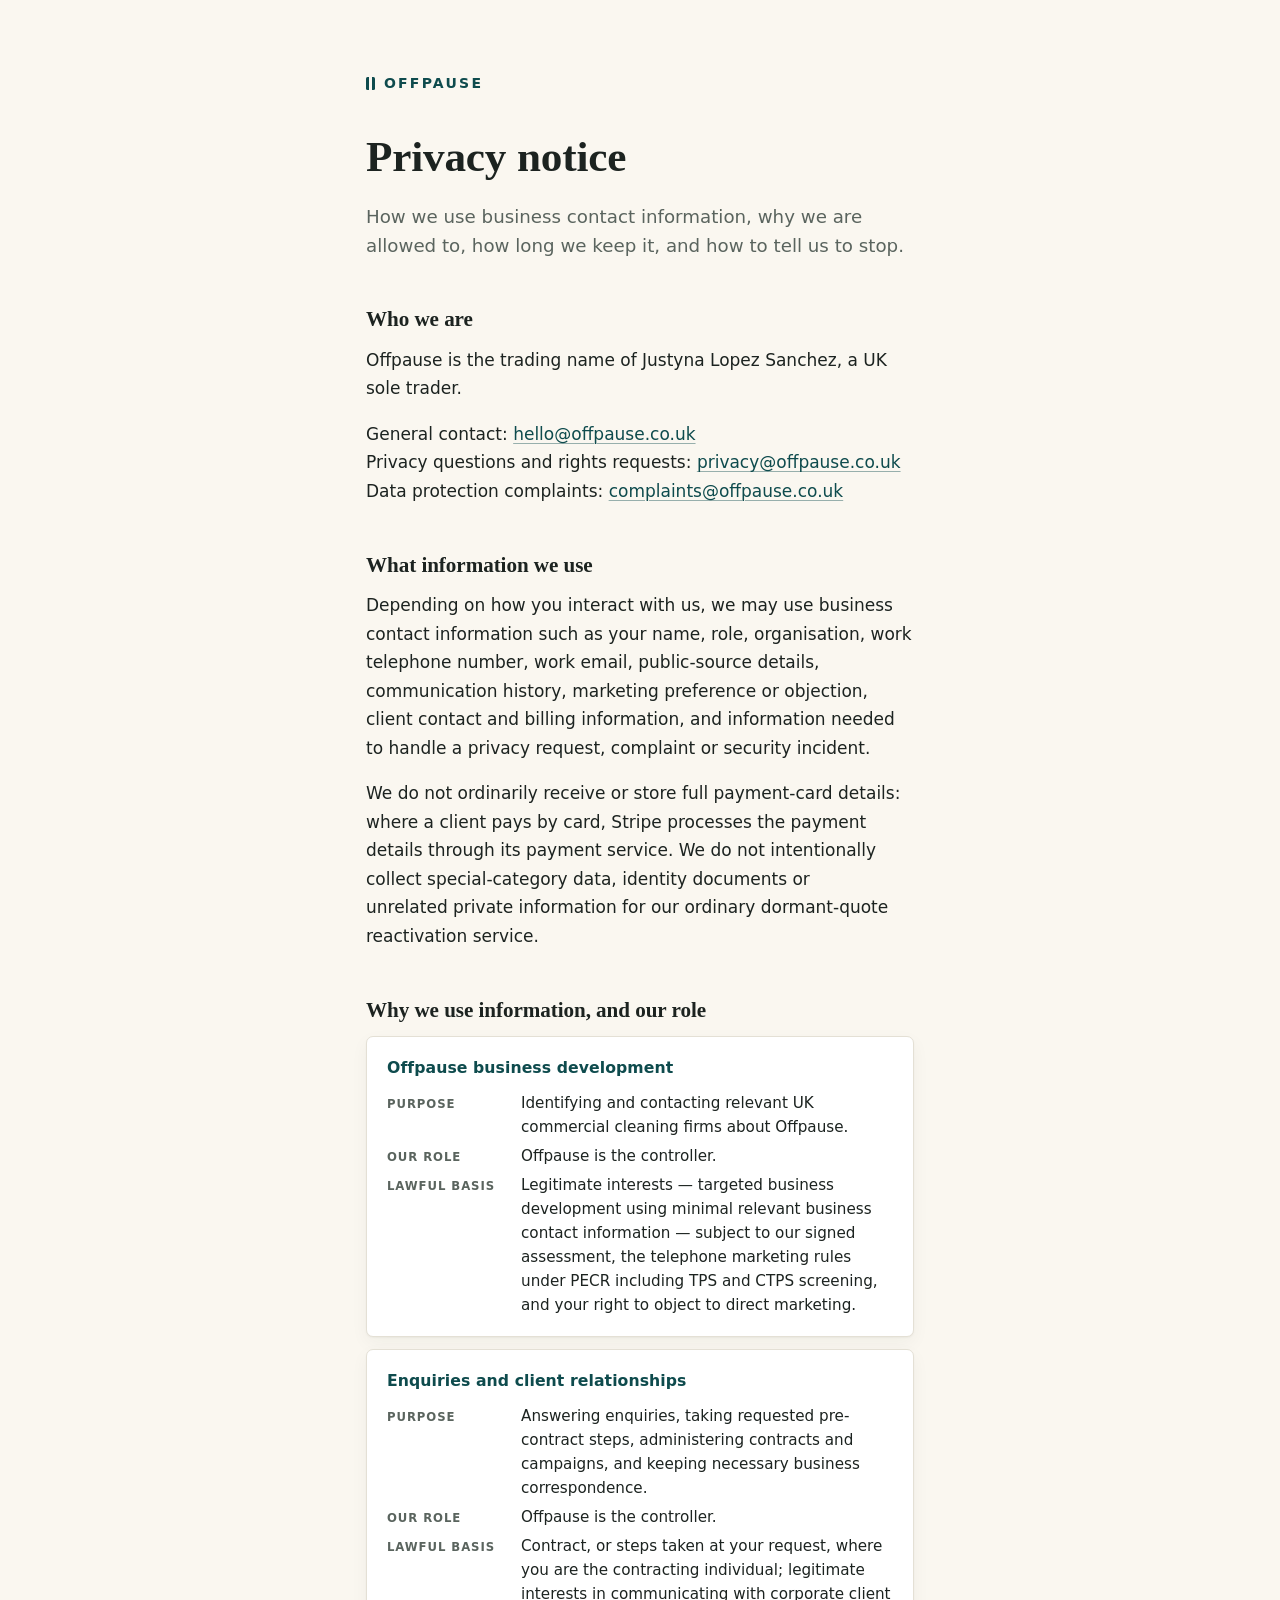
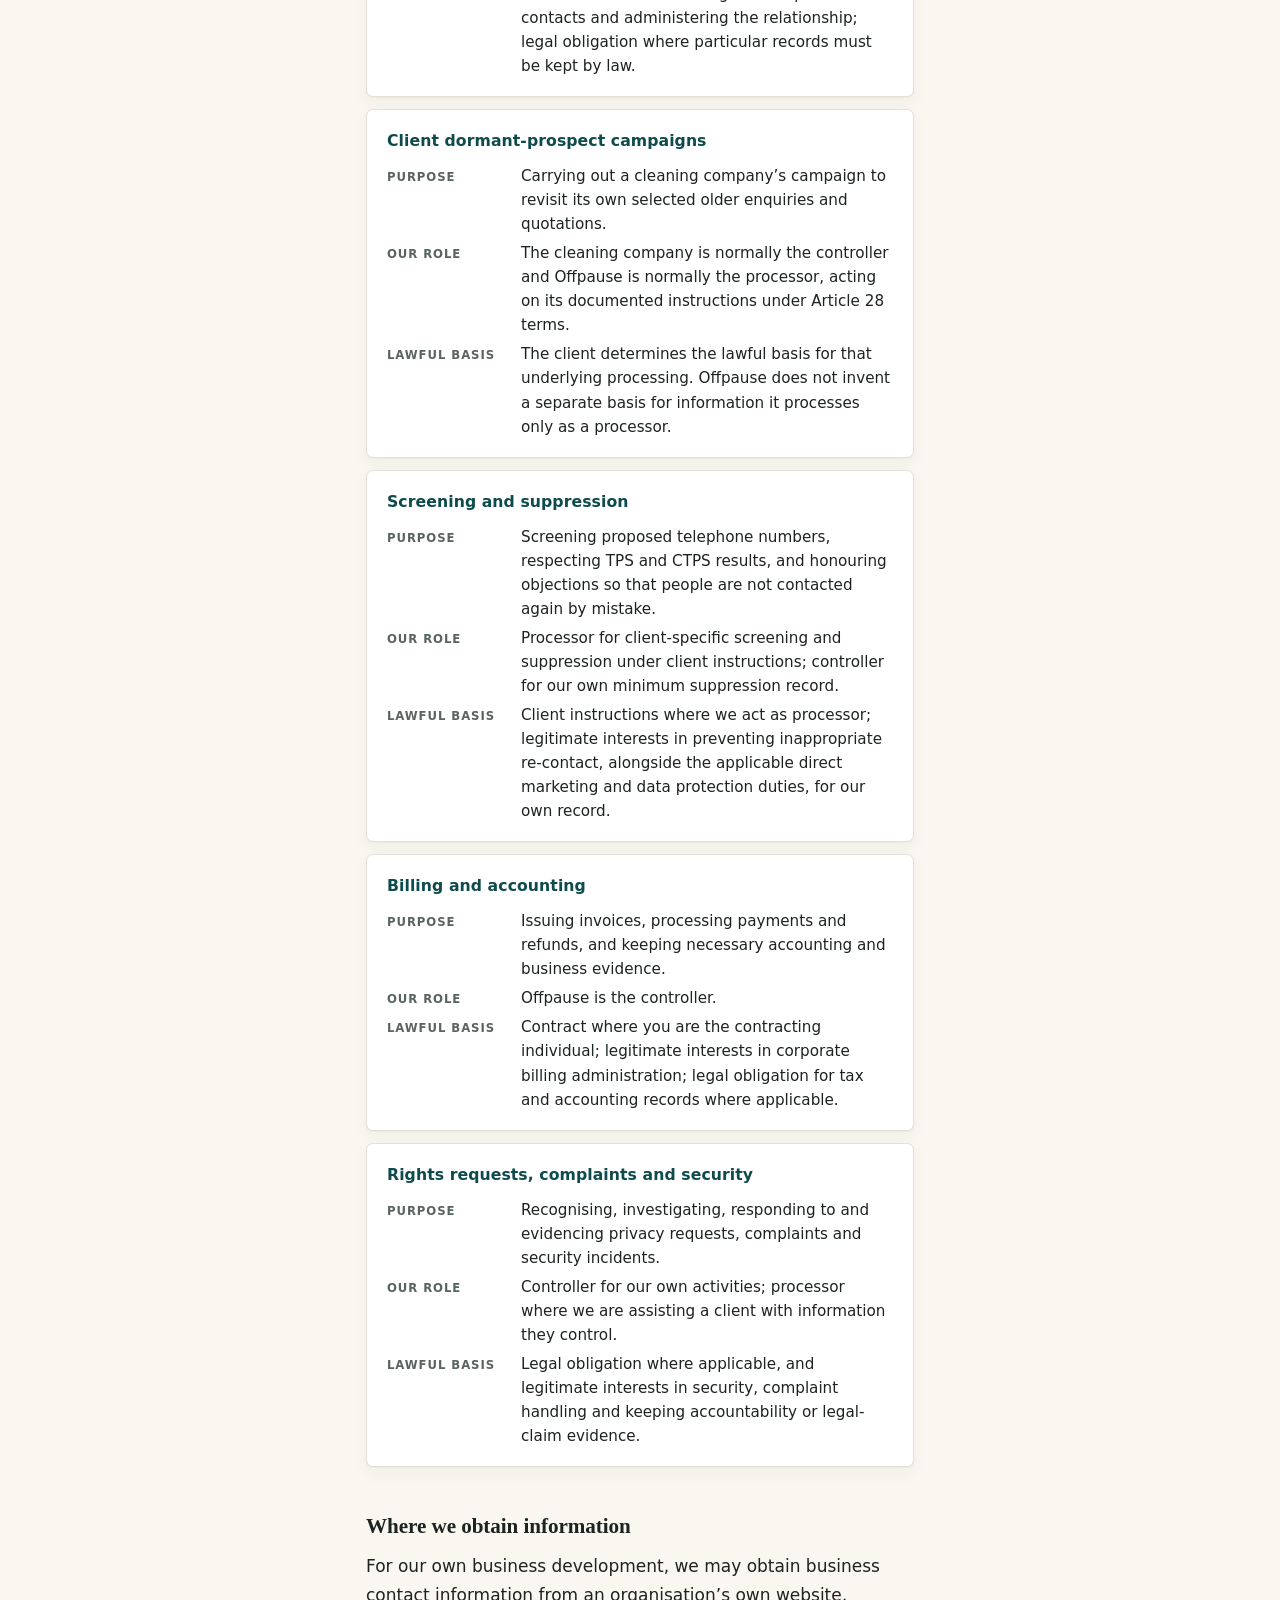
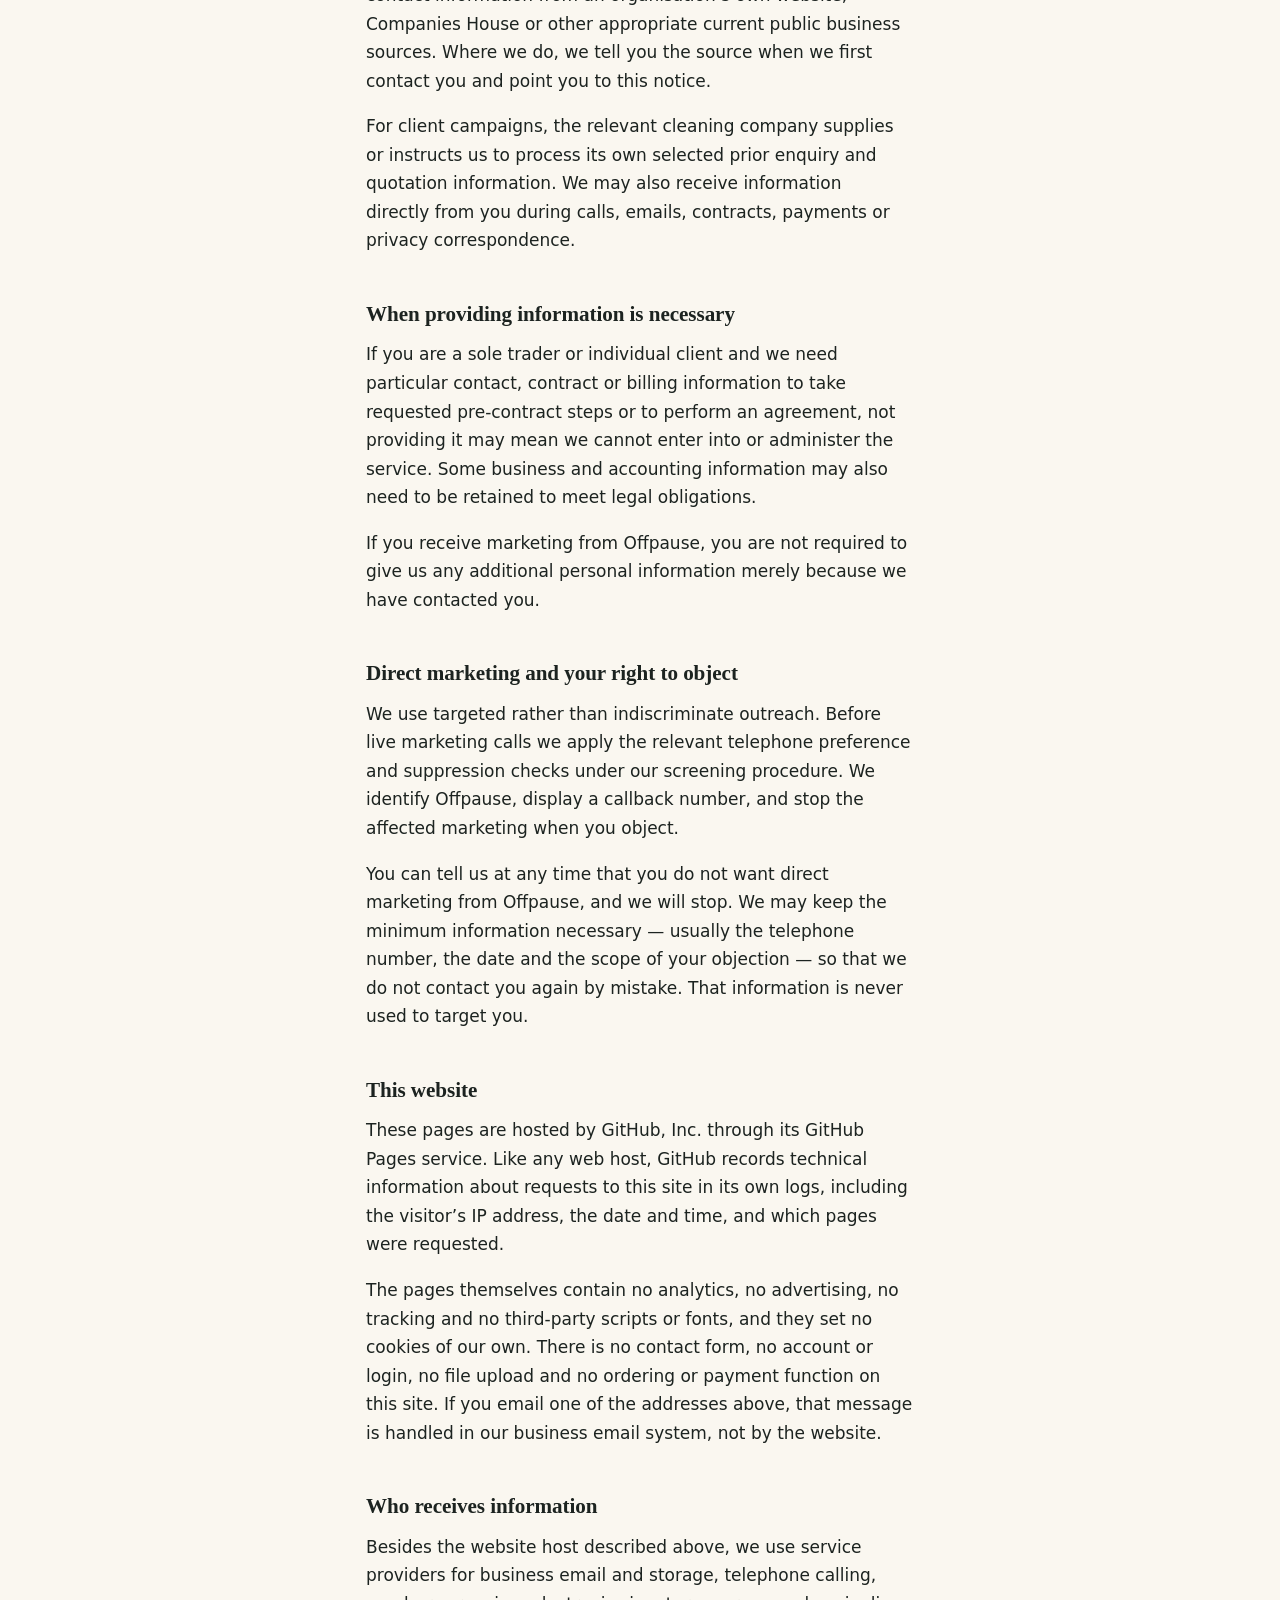
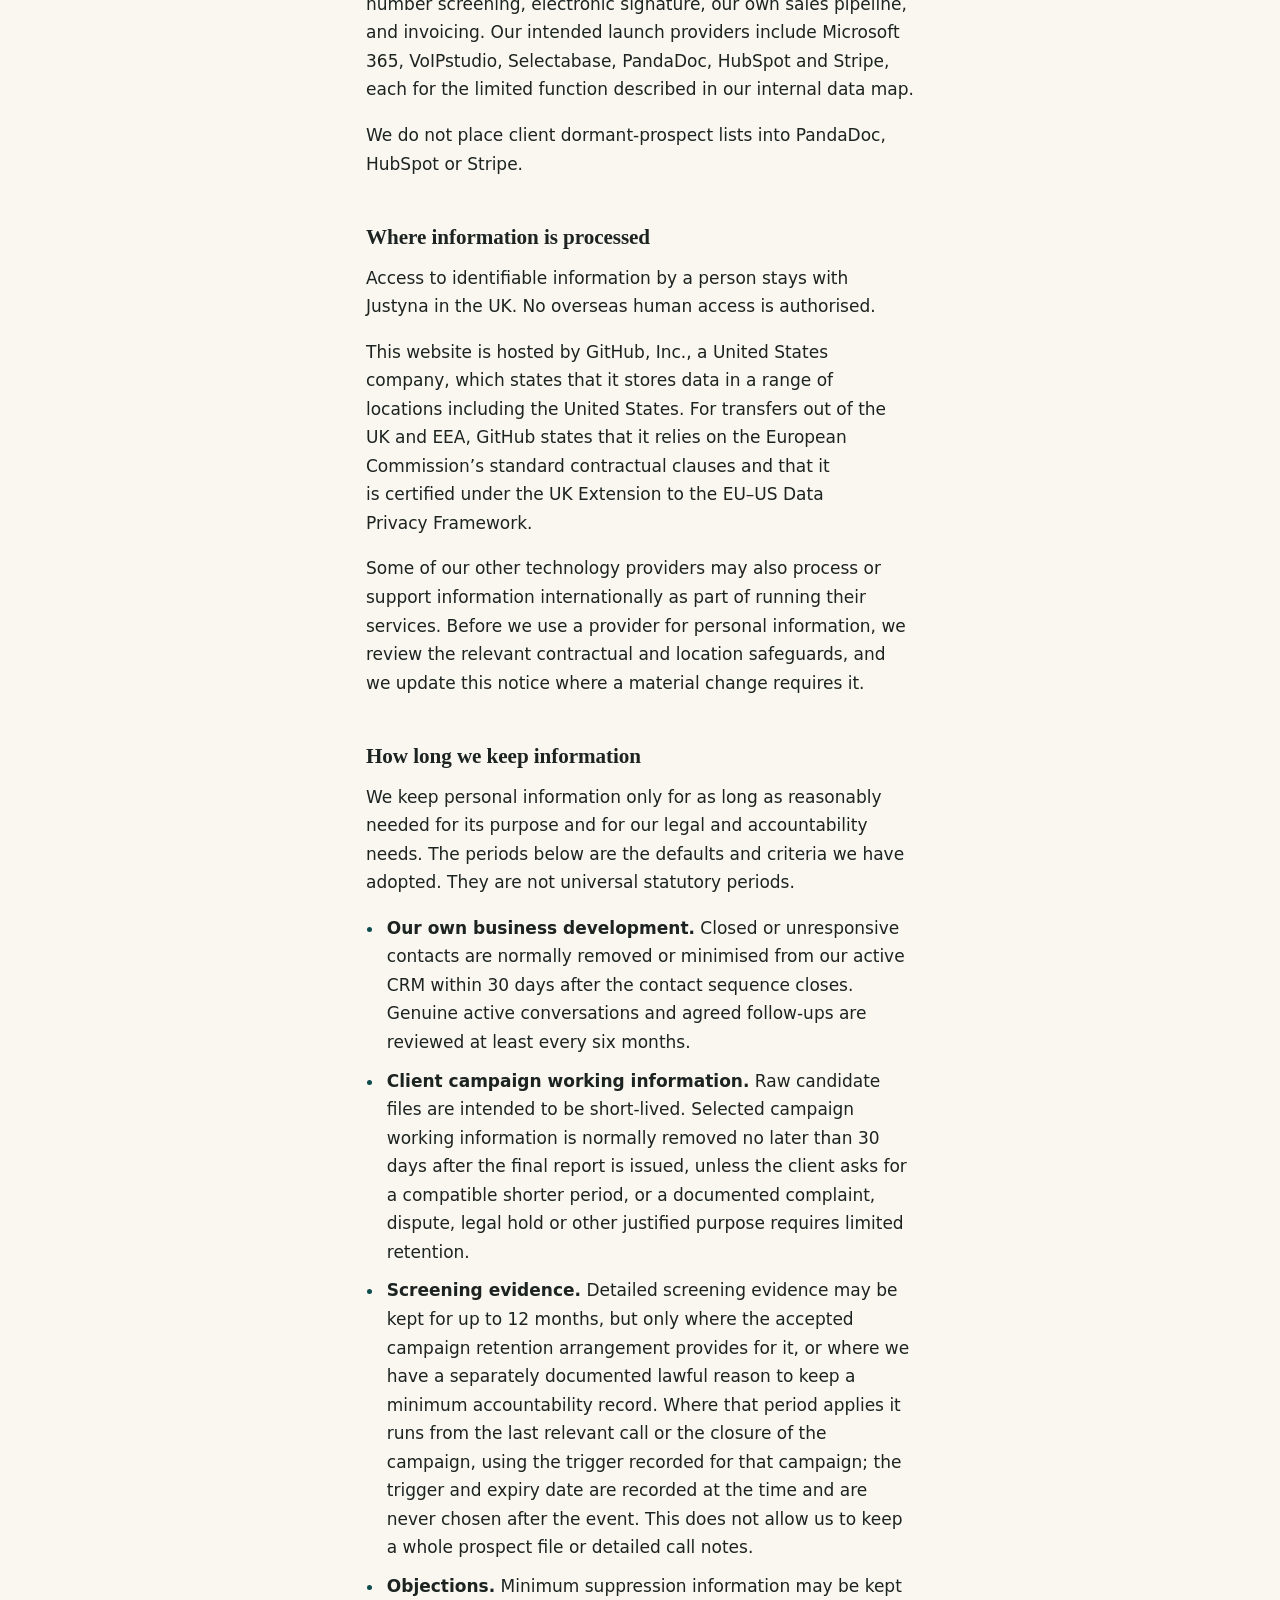
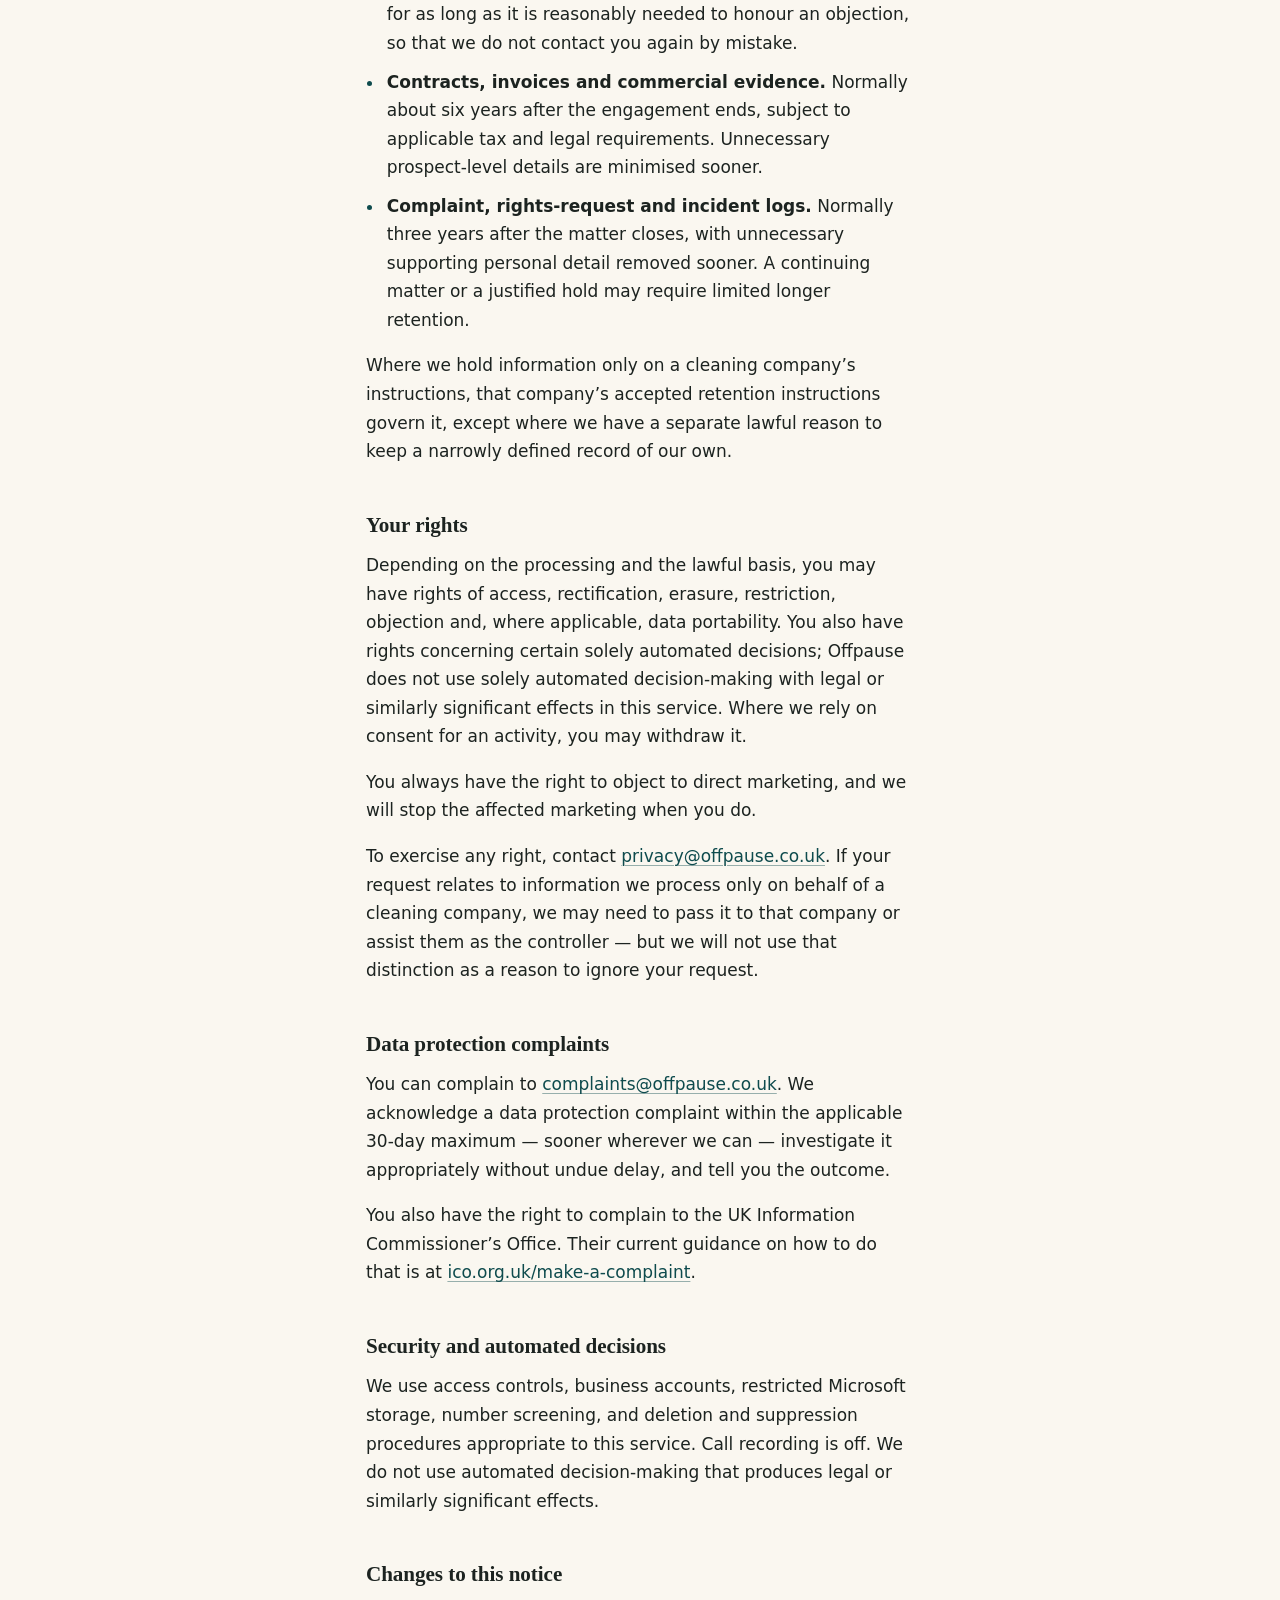
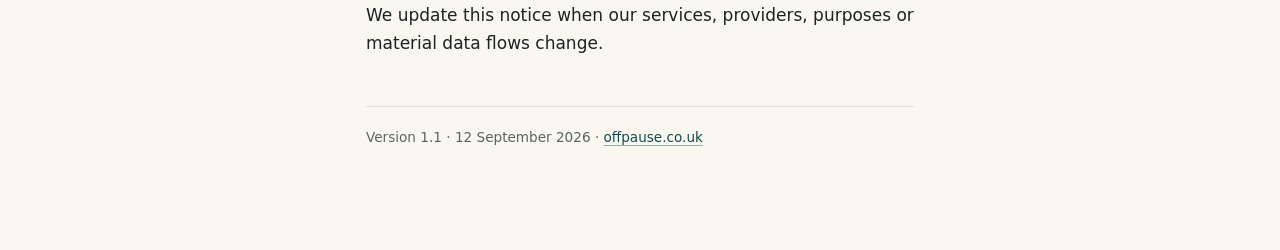
==== commit e6b2c0fd: "Update legal name in privacy policy" ====
--- a/privacy/index.html
+++ b/privacy/index.html
@@ -32,7 +32,7 @@
 
   <h2>Who we are</h2>
   <!-- ↓↓↓ REPLACE [FULL LEGAL NAME] ON THE NEXT LINE ↓↓↓ -->
-  <p>Offpause is the trading name of [FULL LEGAL NAME], a UK sole trader.</p>
+  <p>Offpause is the trading name of Justyna Lopez Sanchez, a UK sole trader.</p>
   <!-- ↑↑↑ THAT IS THE ONLY EDIT NEEDED ↑↑↑ -->
   <p>General contact: <a href="mailto:hello@offpause.co.uk">hello@offpause.co.uk</a><br>
   Privacy questions and rights requests: <a href="mailto:privacy@offpause.co.uk">privacy@offpause.co.uk</a><br>
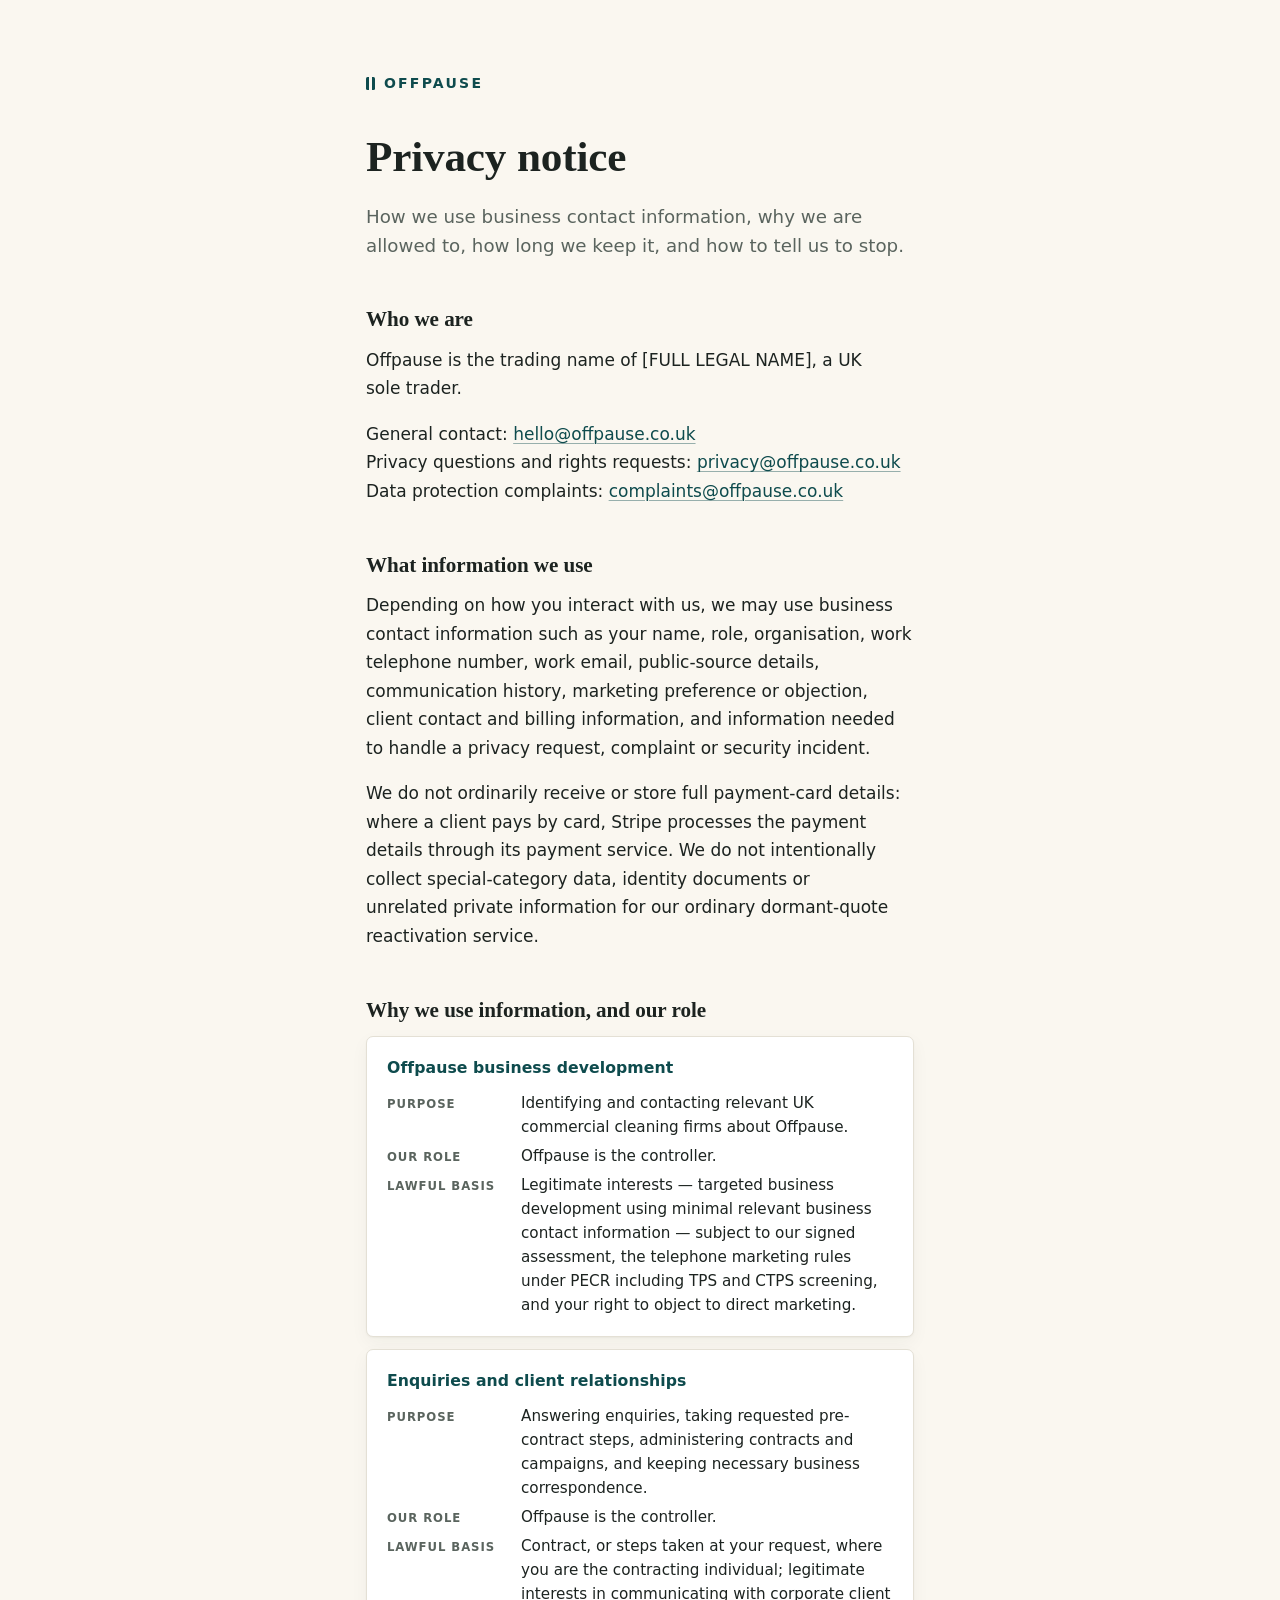
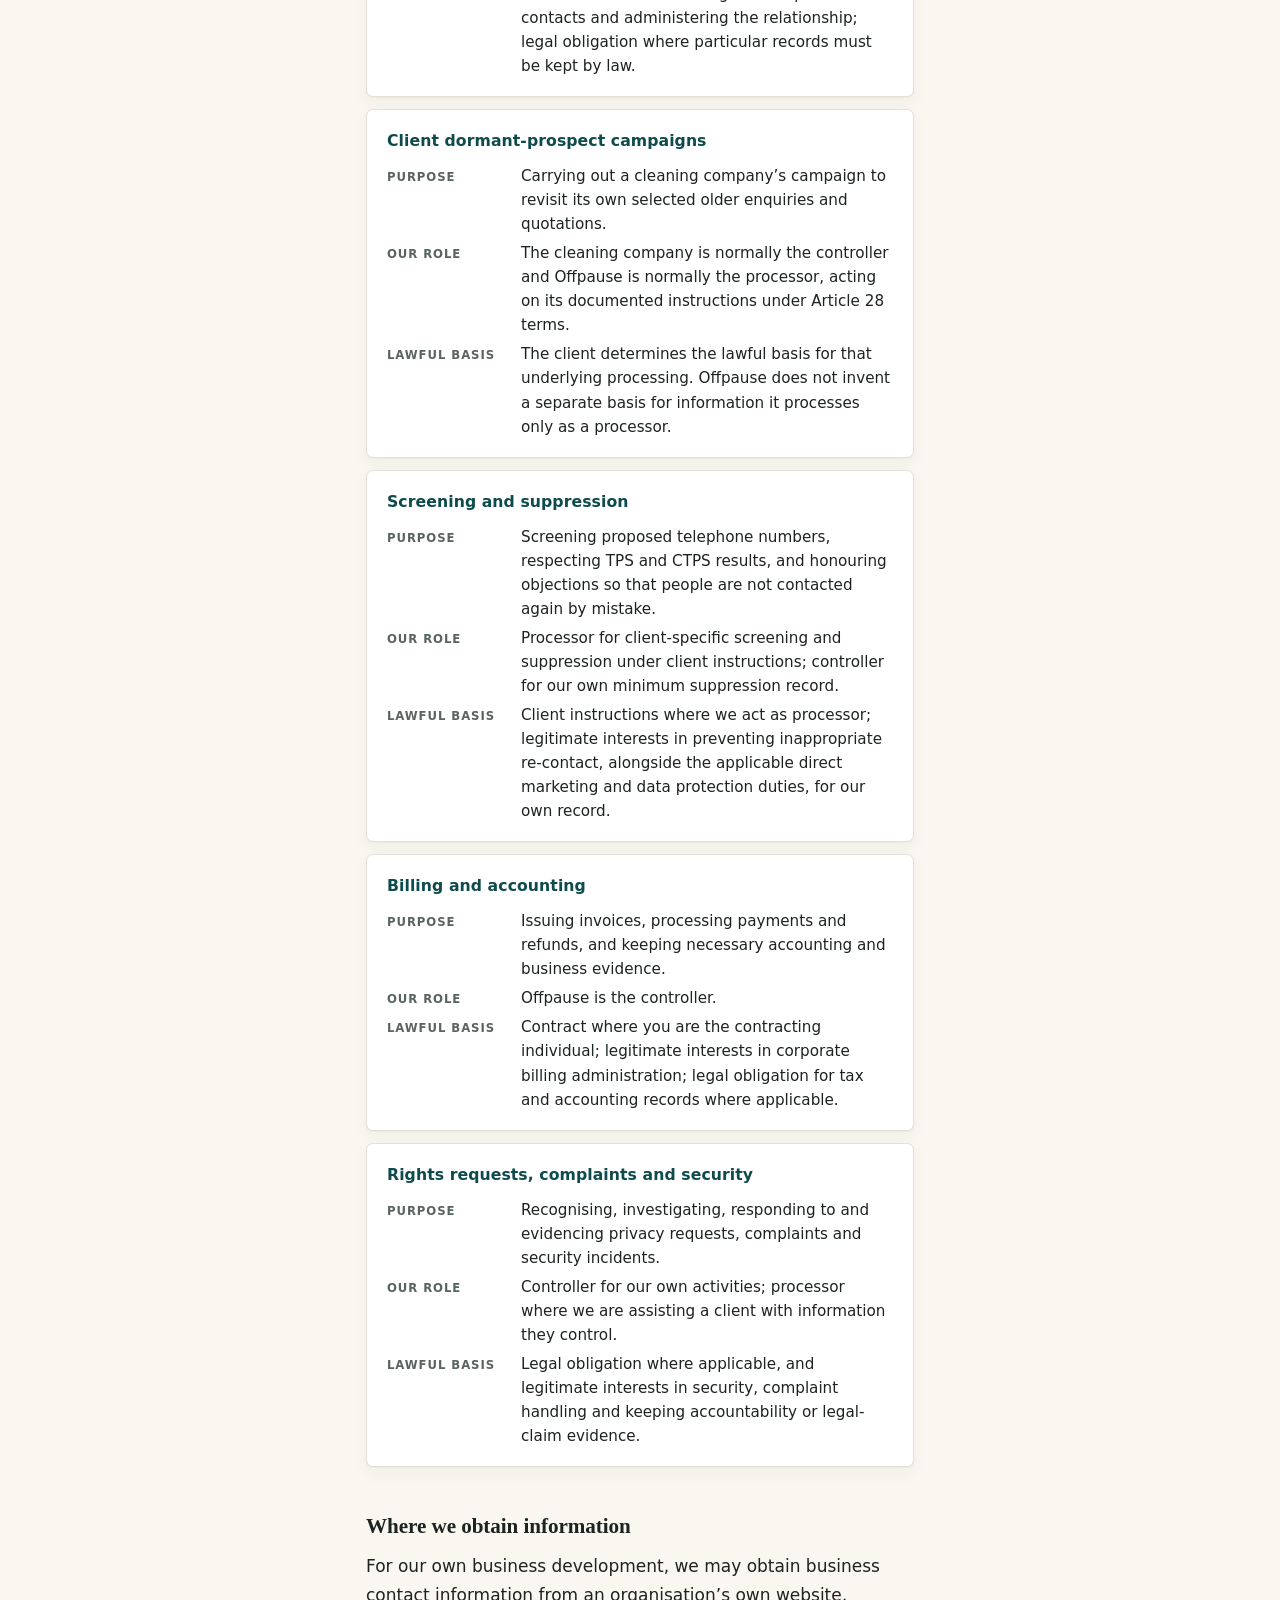
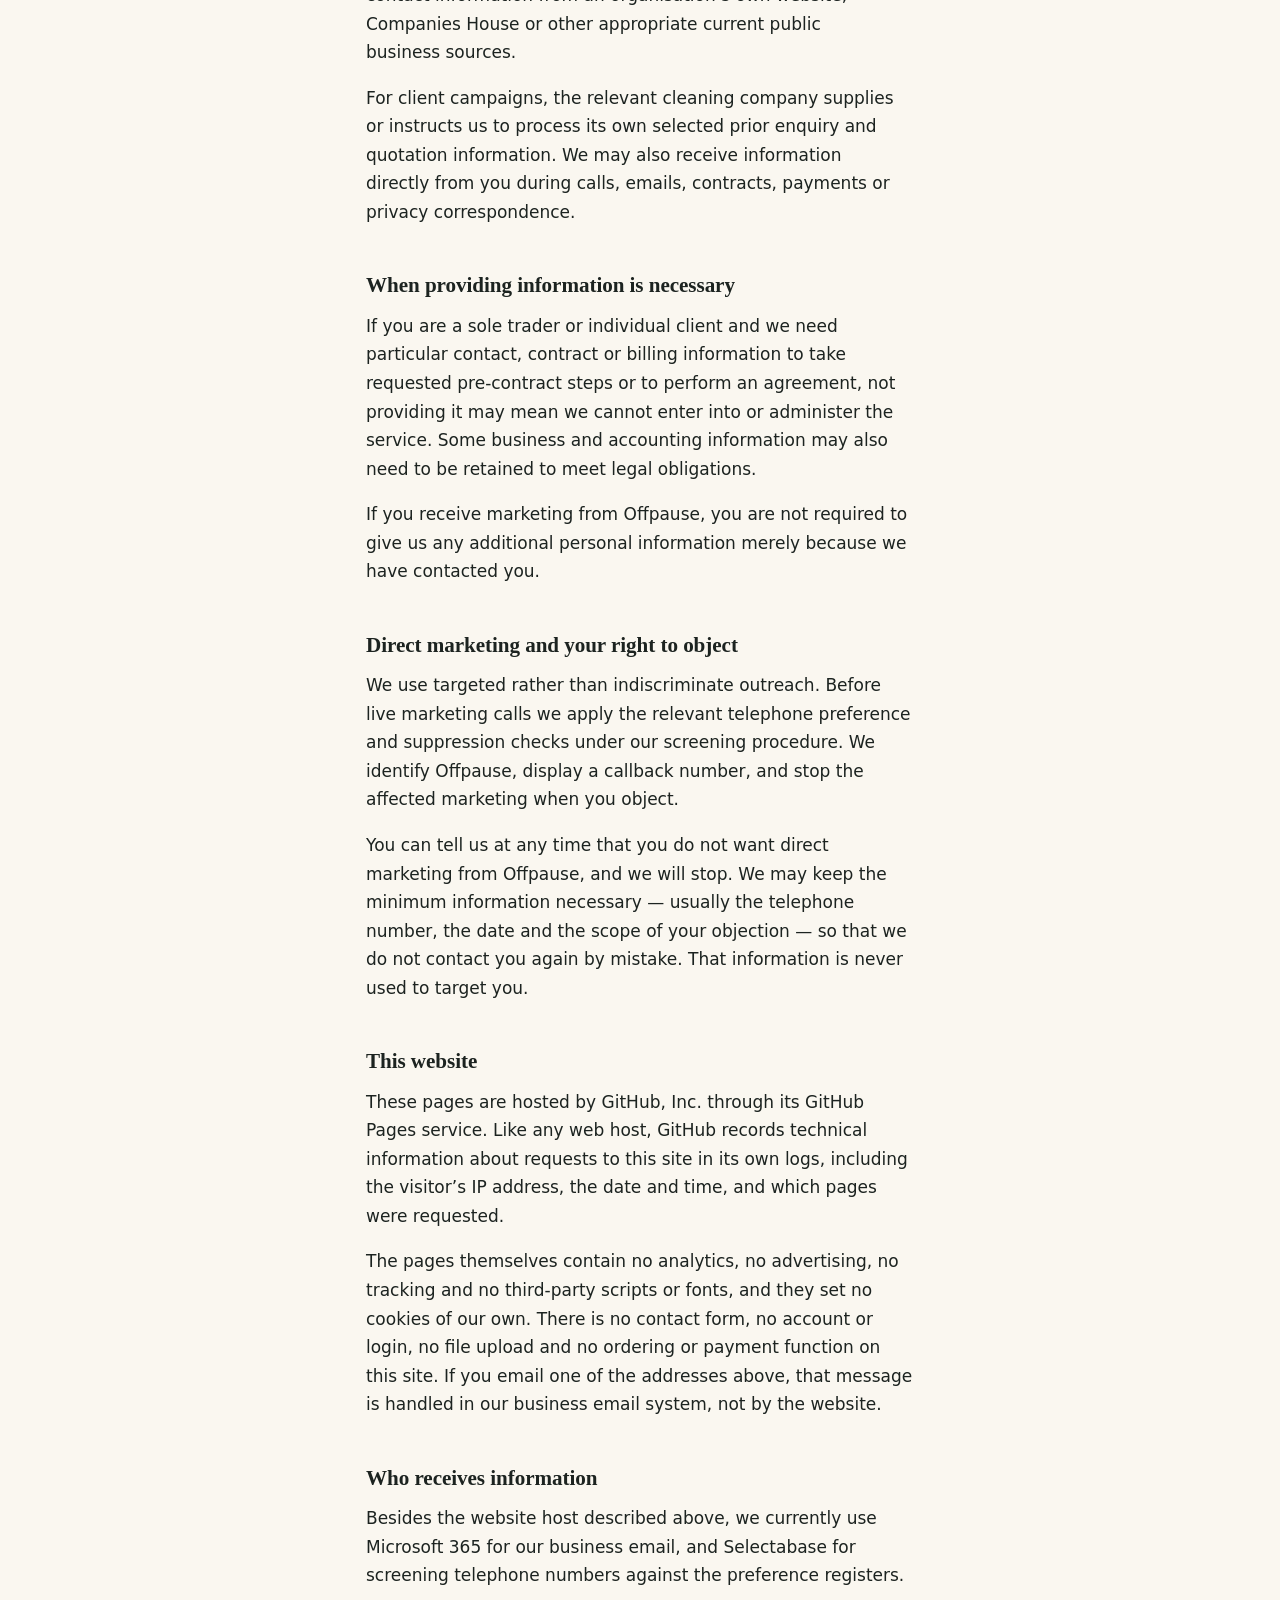
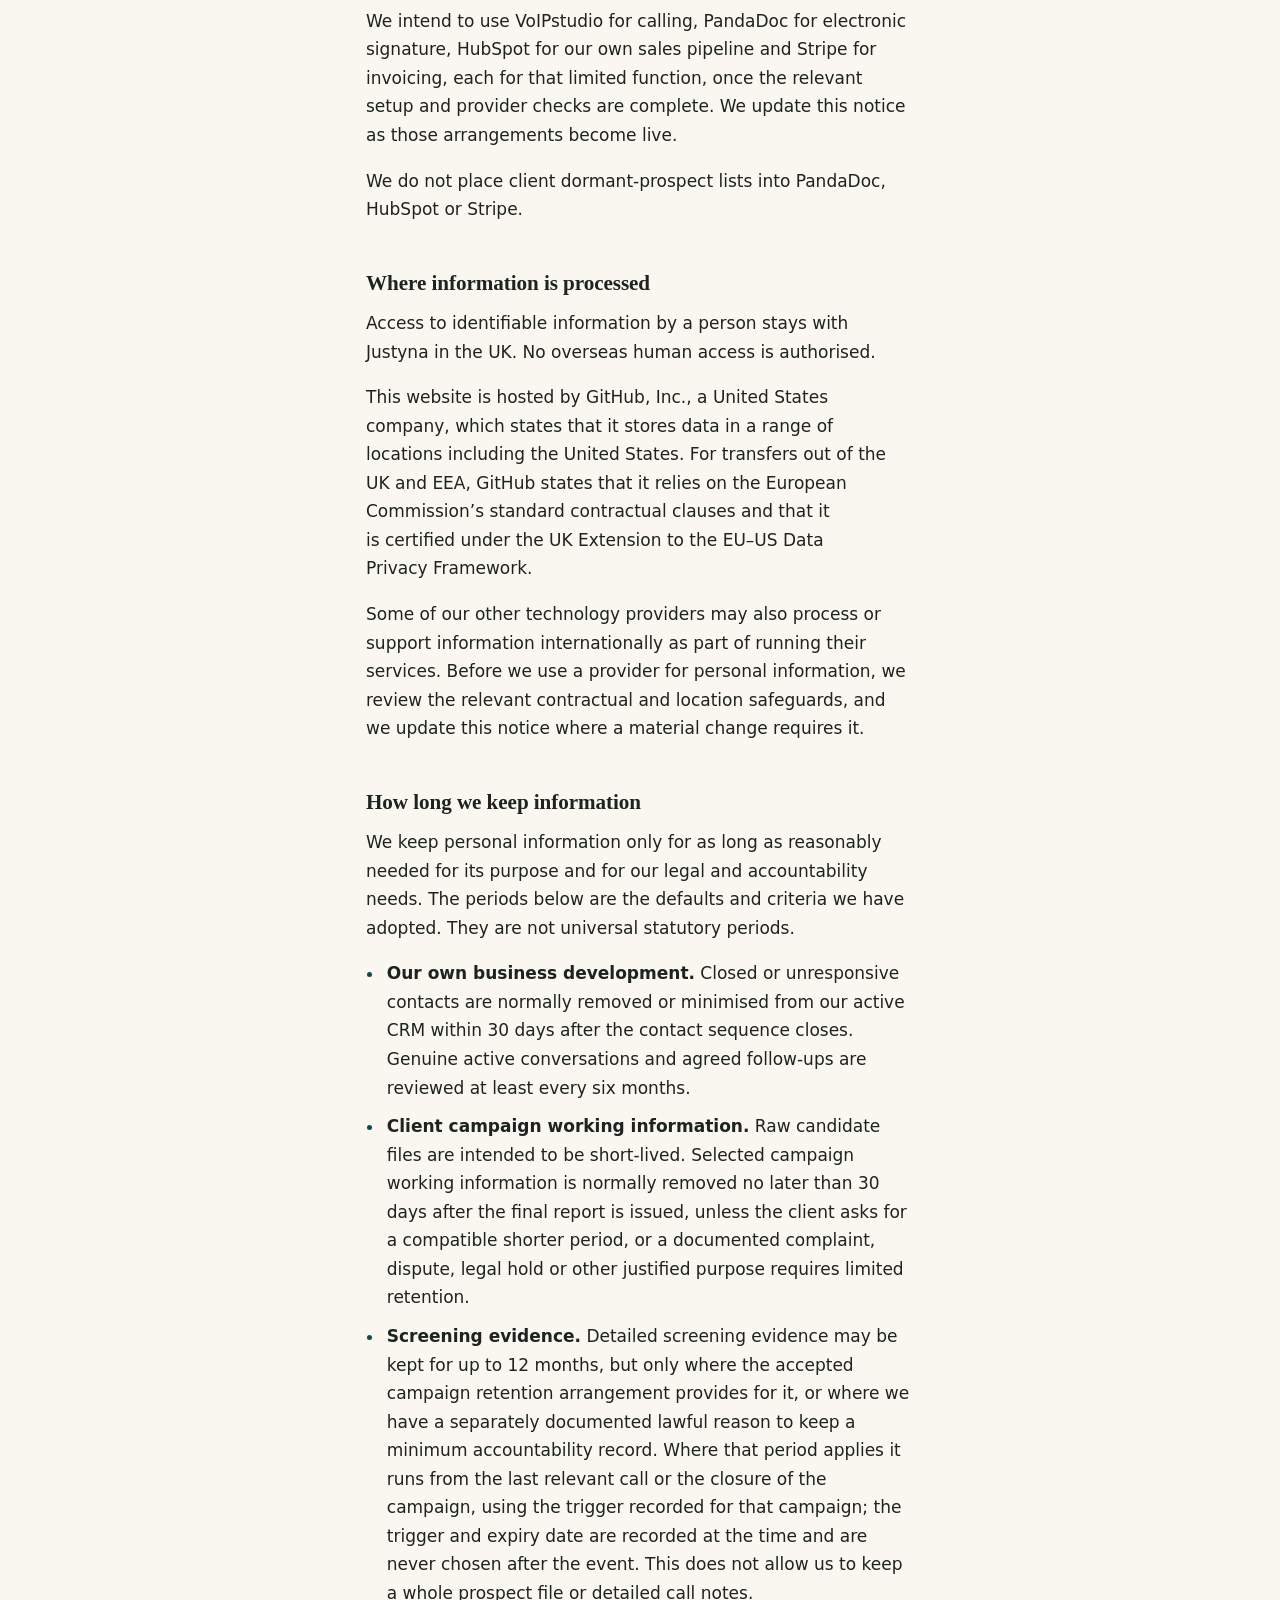
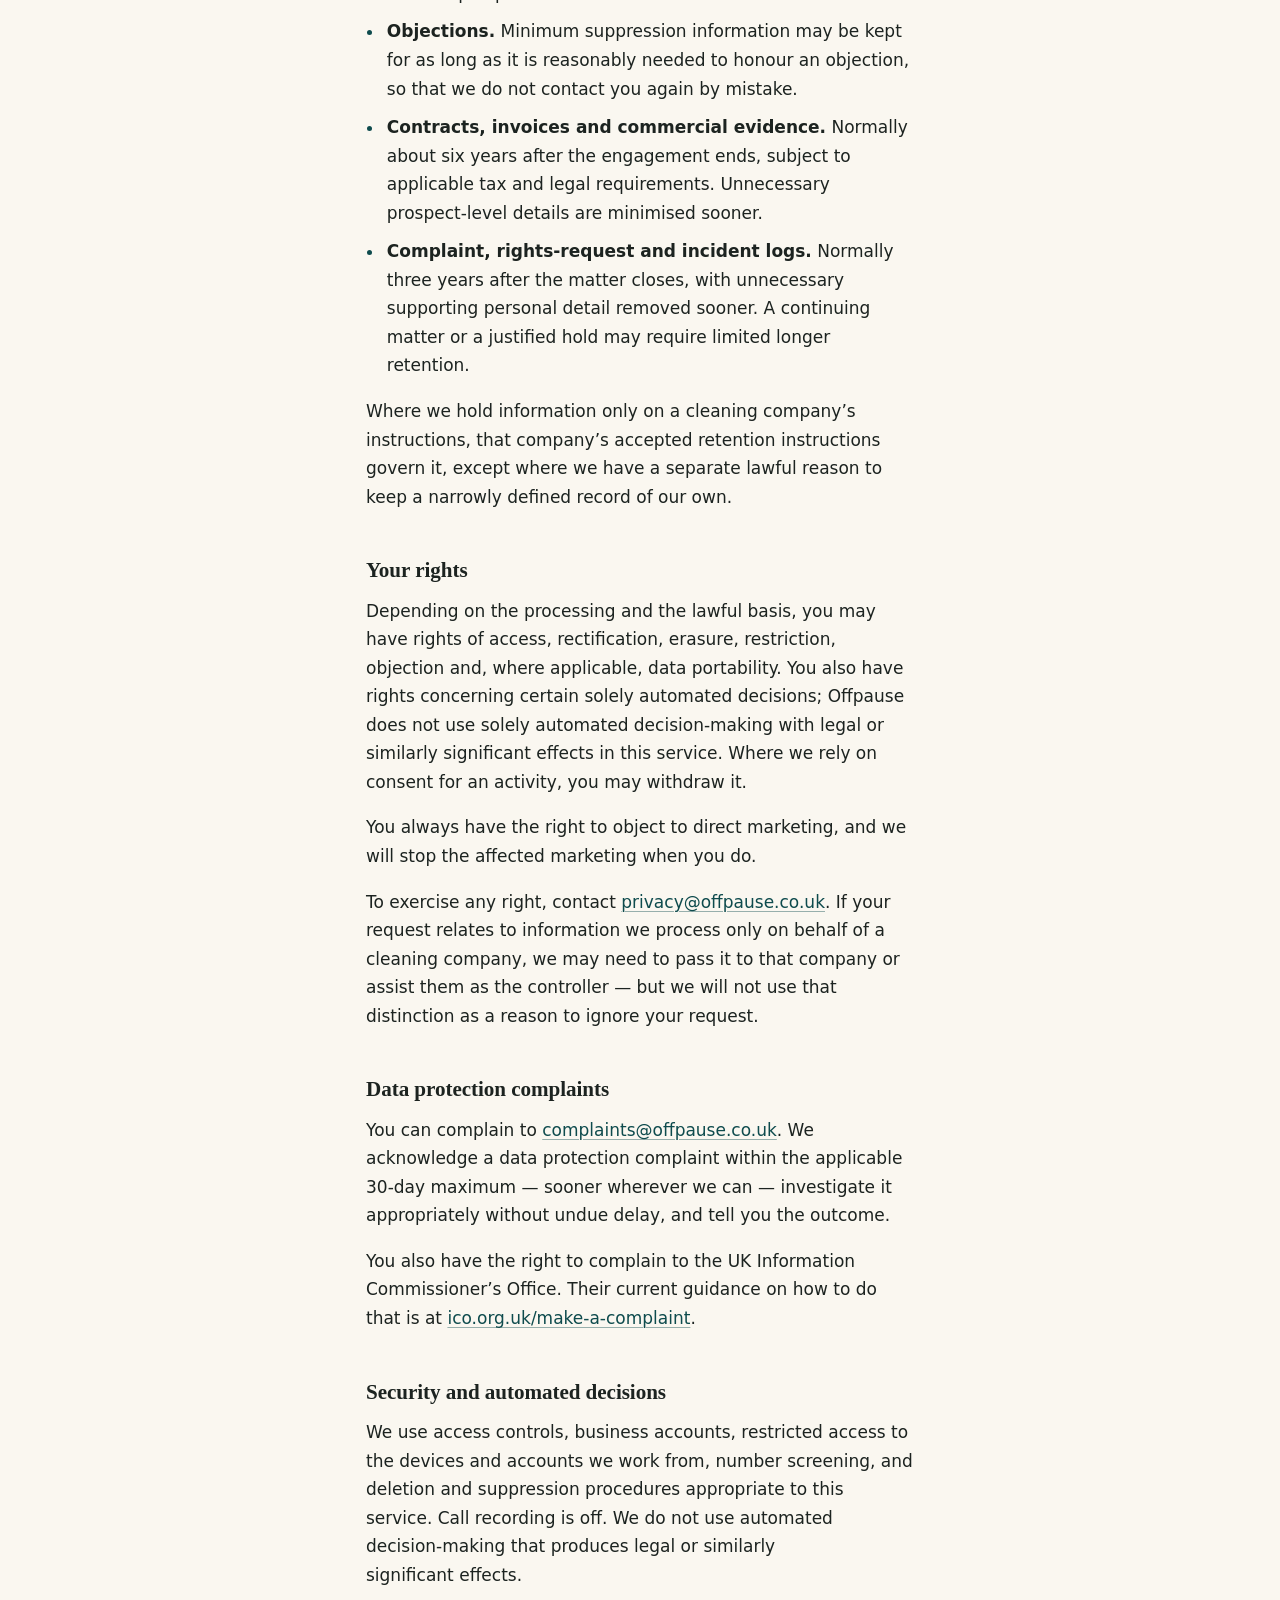
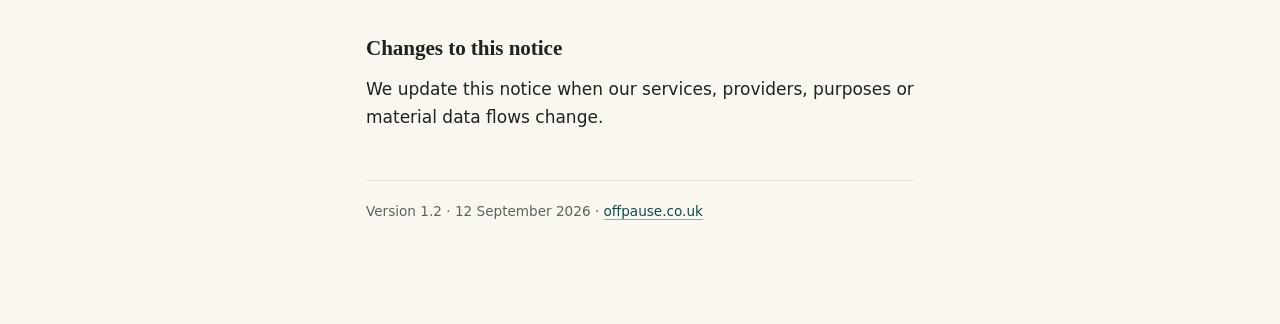
==== commit 0a1387be: "Add files via upload" ====
--- a/privacy/index.html
+++ b/privacy/index.html
@@ -1,7 +1,7 @@
 <!doctype html>
 <!--
   offpause.co.uk/privacy — Offpause Privacy Notice
-  Version 1.1 — built from Master Onboarding Pack v0.3.5 Appendix A
+  Version 1.2 — built from Master Onboarding Pack v0.3.5 Appendix A
   (Release 2026-09-12-CR2), with internal drafting notes removed.
   ────────────────────────────────────────────────────────────
   ONE THING TO EDIT: [FULL LEGAL NAME] in "Who we are" below.
@@ -32,7 +32,7 @@
 
   <h2>Who we are</h2>
   <!-- ↓↓↓ REPLACE [FULL LEGAL NAME] ON THE NEXT LINE ↓↓↓ -->
-  <p>Offpause is the trading name of Justyna Lopez Sanchez, a UK sole trader.</p>
+  <p>Offpause is the trading name of [FULL LEGAL NAME], a UK sole trader.</p>
   <!-- ↑↑↑ THAT IS THE ONLY EDIT NEEDED ↑↑↑ -->
   <p>General contact: <a href="mailto:hello@offpause.co.uk">hello@offpause.co.uk</a><br>
   Privacy questions and rights requests: <a href="mailto:privacy@offpause.co.uk">privacy@offpause.co.uk</a><br>
@@ -103,7 +103,7 @@
   </div>
 
   <h2>Where we obtain information</h2>
-  <p>For our own business development, we may obtain business contact information from an organisation&rsquo;s own website, Companies House or other appropriate current public business sources. Where we do, we tell you the source when we first contact you and point you to this notice.</p>
+  <p>For our own business development, we may obtain business contact information from an organisation&rsquo;s own website, Companies House or other appropriate current public business sources.</p>
   <p>For client campaigns, the relevant cleaning company supplies or instructs us to process its own selected prior enquiry and quotation information. We may also receive information directly from you during calls, emails, contracts, payments or privacy correspondence.</p>
 
   <h2>When providing information is necessary</h2>
@@ -119,7 +119,8 @@
   <p>The pages themselves contain no analytics, no advertising, no tracking and no third-party scripts or fonts, and they set no cookies of our own. There is no contact form, no account or login, no file upload and no ordering or payment function on this site. If you email one of the addresses above, that message is handled in our business email system, not by the website.</p>
 
   <h2>Who receives information</h2>
-  <p>Besides the website host described above, we use service providers for business email and storage, telephone calling, number screening, electronic signature, our own sales pipeline, and invoicing. Our intended launch providers include Microsoft 365, VoIPstudio, Selectabase, PandaDoc, HubSpot and Stripe, each for the limited function described in our internal data map.</p>
+  <p>Besides the website host described above, we currently use Microsoft 365 for our business email, and Selectabase for screening telephone numbers against the preference registers.</p>
+  <p>We intend to use VoIPstudio for calling, PandaDoc for electronic signature, HubSpot for our own sales pipeline and Stripe for invoicing, each for that limited function, once the relevant setup and provider checks are complete. We update this notice as those arrangements become live.</p>
   <p>We do not place client dormant-prospect lists into PandaDoc, HubSpot or Stripe.</p>
 
   <h2>Where information is processed</h2>
@@ -149,12 +150,12 @@
   <p>You also have the right to complain to the UK Information Commissioner&rsquo;s Office. Their current guidance on how to do that is at <a href="https://ico.org.uk/make-a-complaint/" rel="noopener">ico.org.uk/make-a-complaint</a>.</p>
 
   <h2>Security and automated decisions</h2>
-  <p>We use access controls, business accounts, restricted Microsoft storage, number screening, and deletion and suppression procedures appropriate to this service. Call recording is off. We do not use automated decision-making that produces legal or similarly significant effects.</p>
+  <p>We use access controls, business accounts, restricted access to the devices and accounts we work from, number screening, and deletion and suppression procedures appropriate to this service. Call recording is off. We do not use automated decision-making that produces legal or similarly significant effects.</p>
 
   <h2>Changes to this notice</h2>
   <p>We update this notice when our services, providers, purposes or material data flows change.</p>
 
-  <p class="meta">Version 1.1 &middot; 12 September 2026 &middot; <a href="/">offpause.co.uk</a></p>
+  <p class="meta">Version 1.2 &middot; 12 September 2026 &middot; <a href="/">offpause.co.uk</a></p>
 
 </main>
 </body>
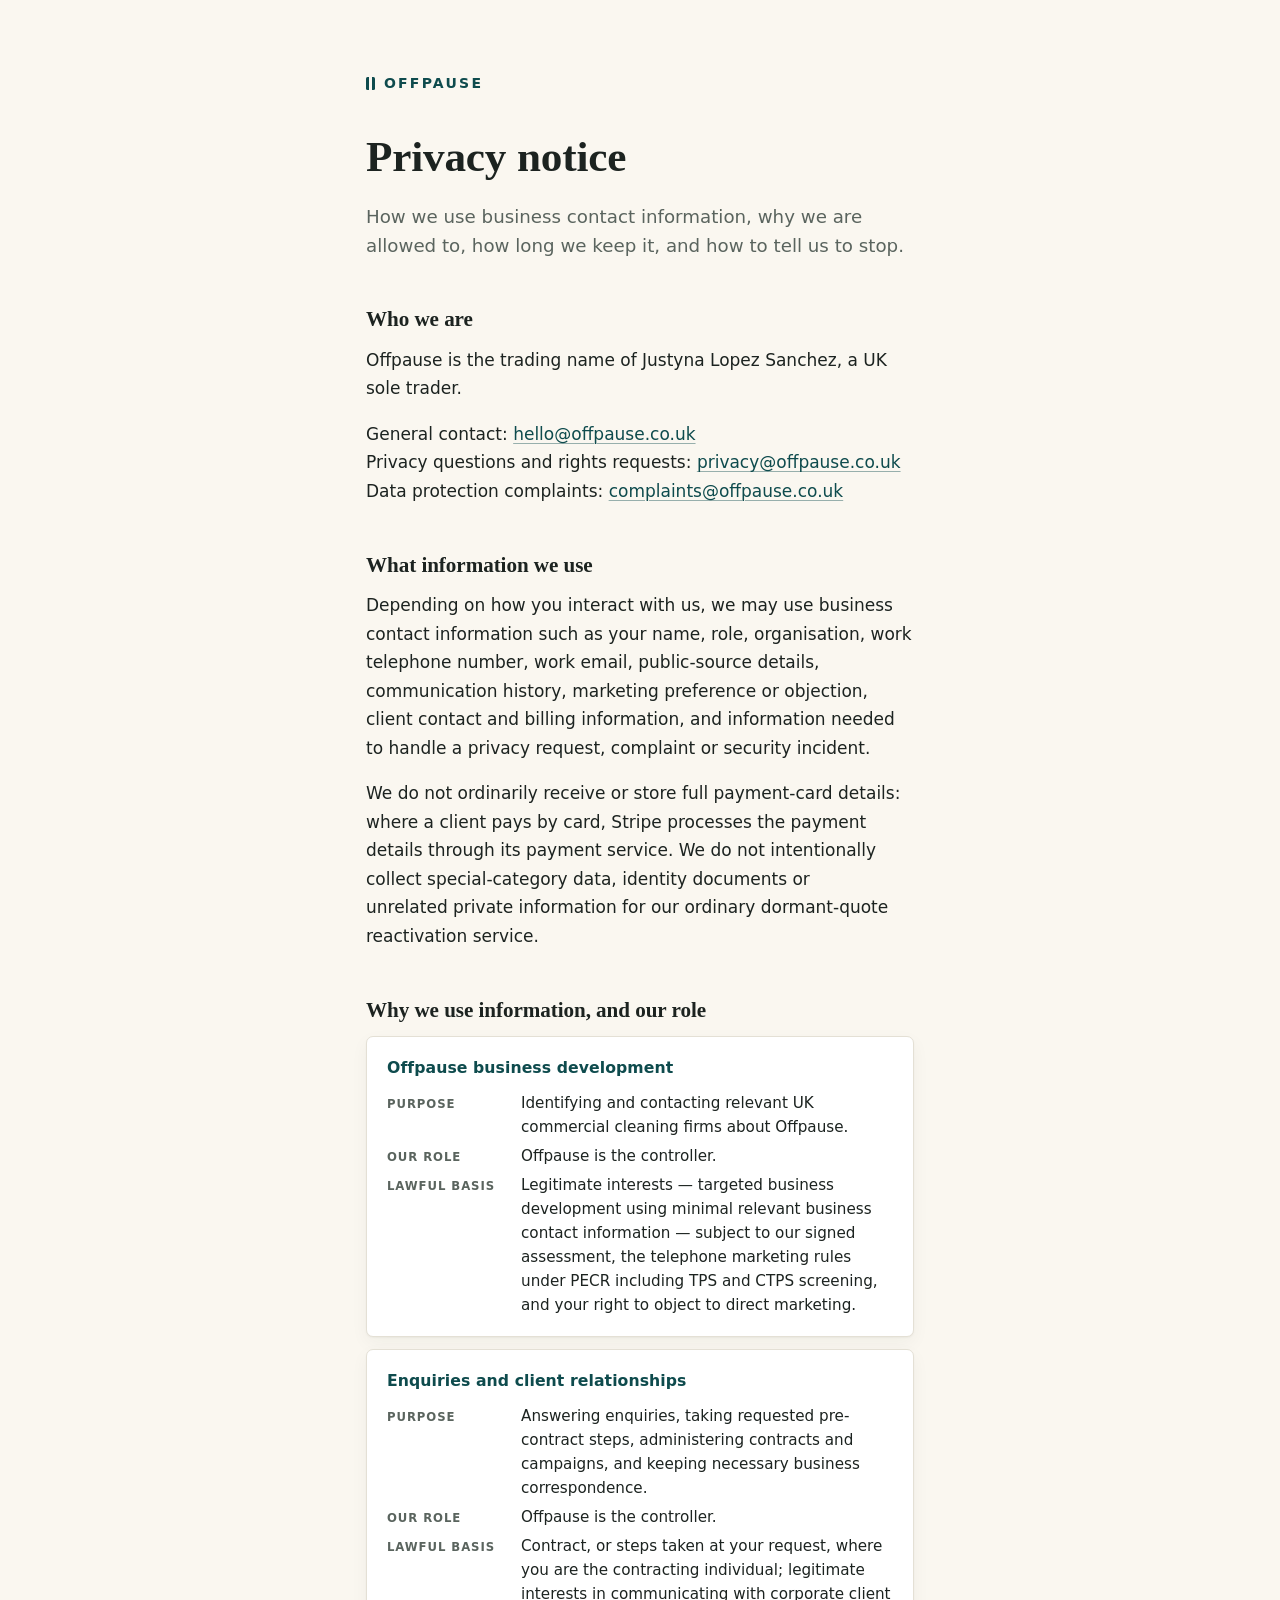
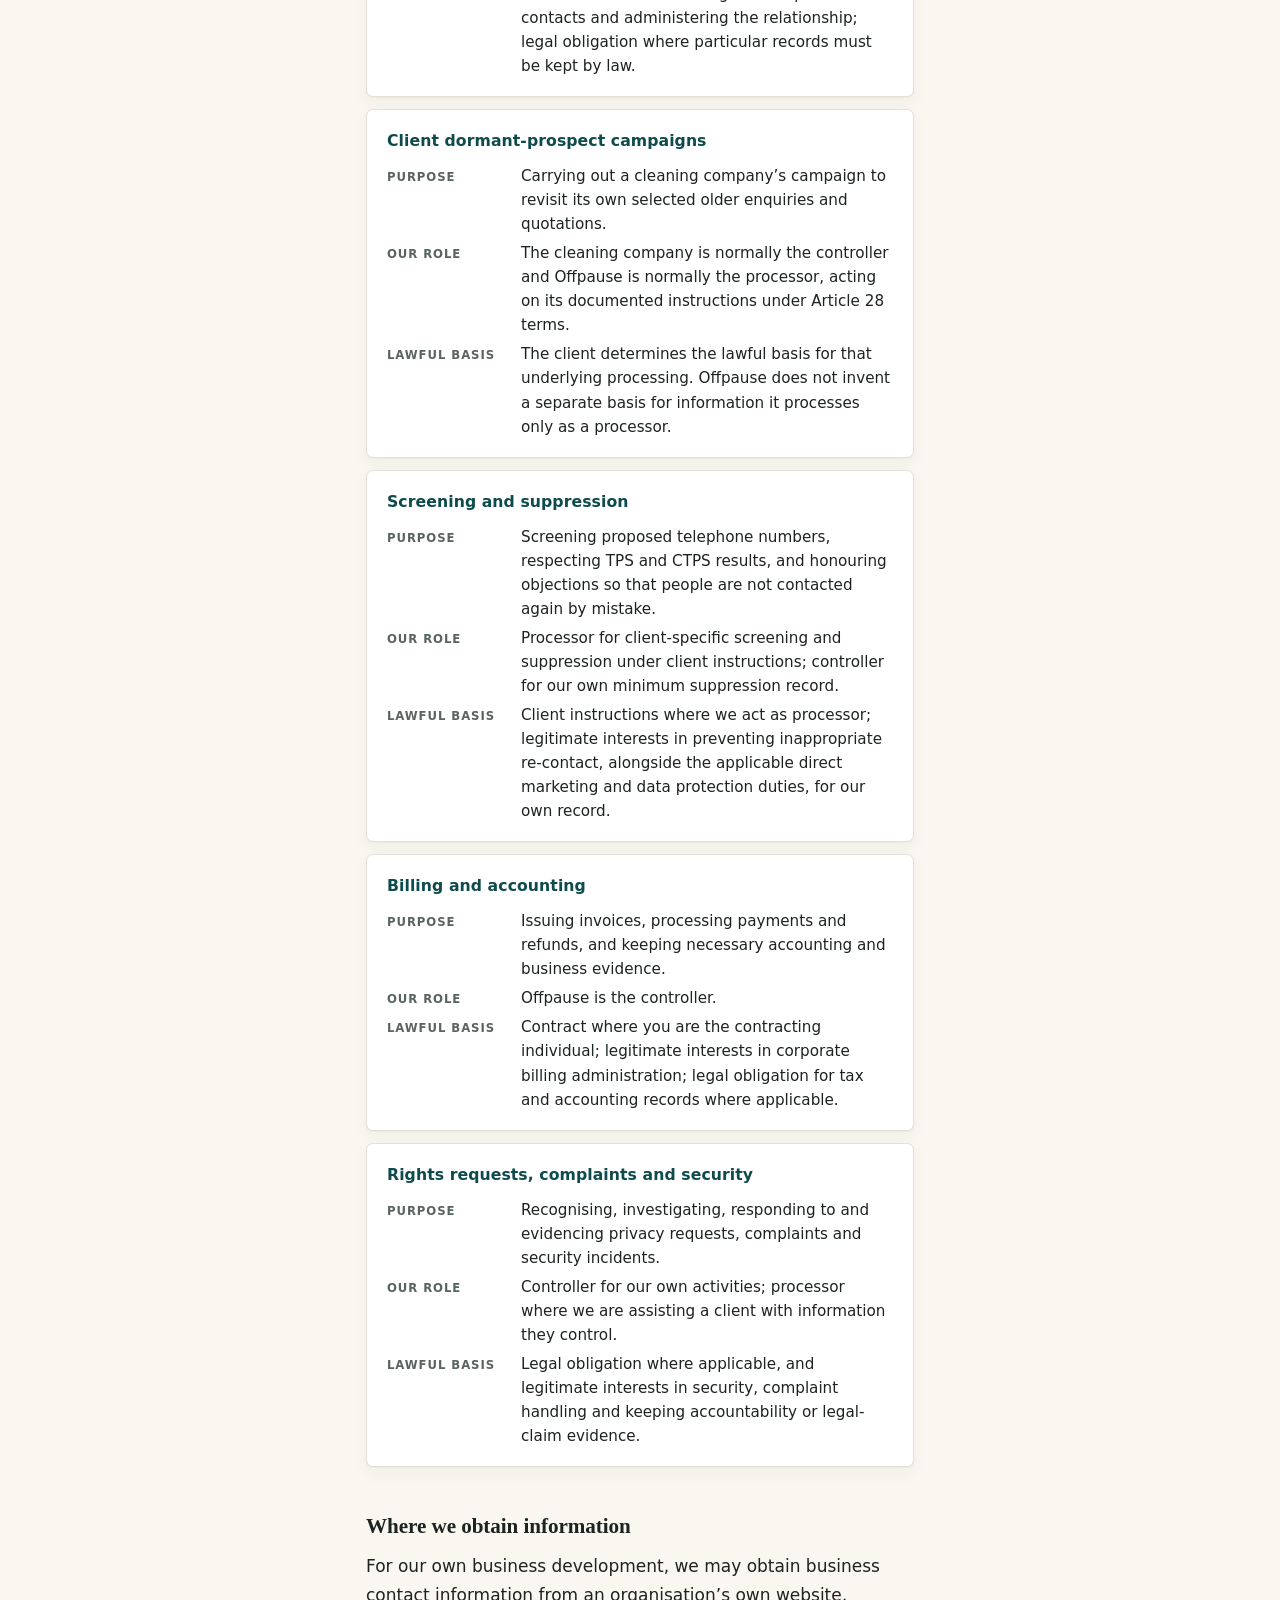
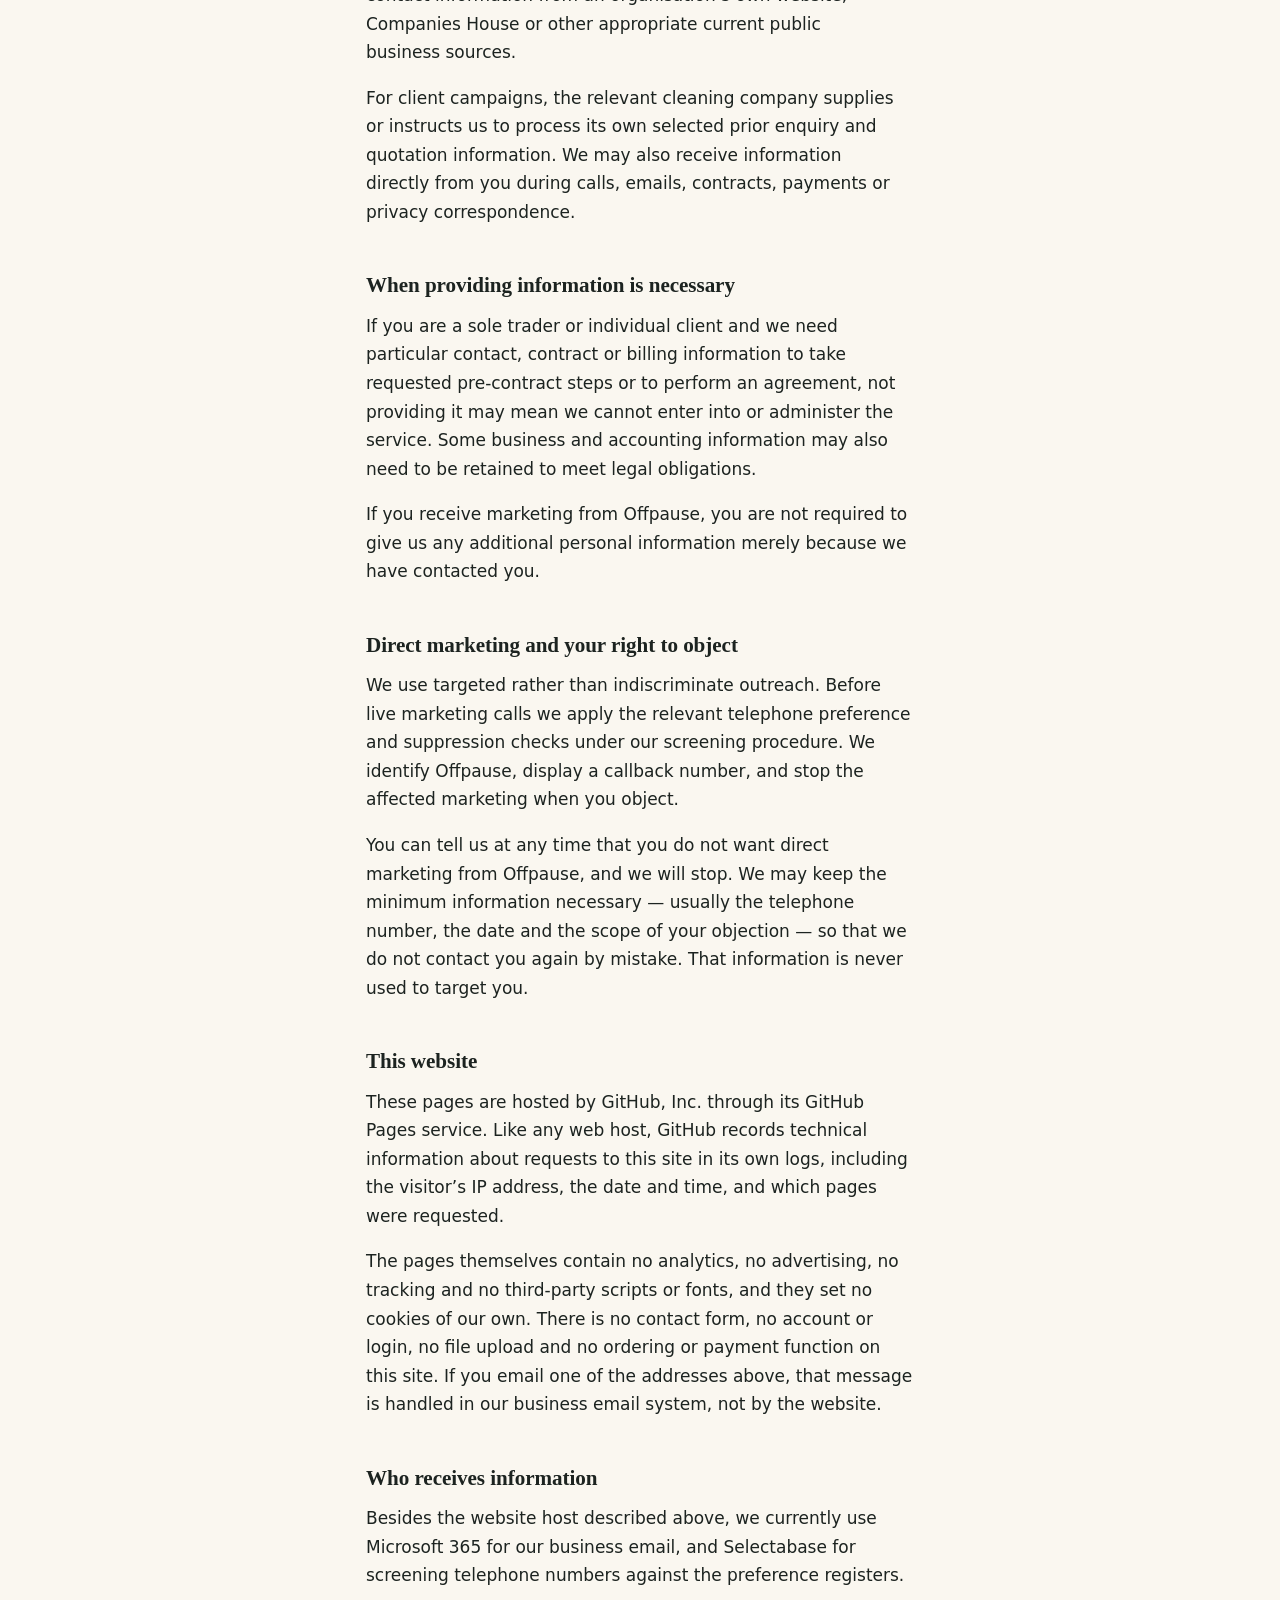
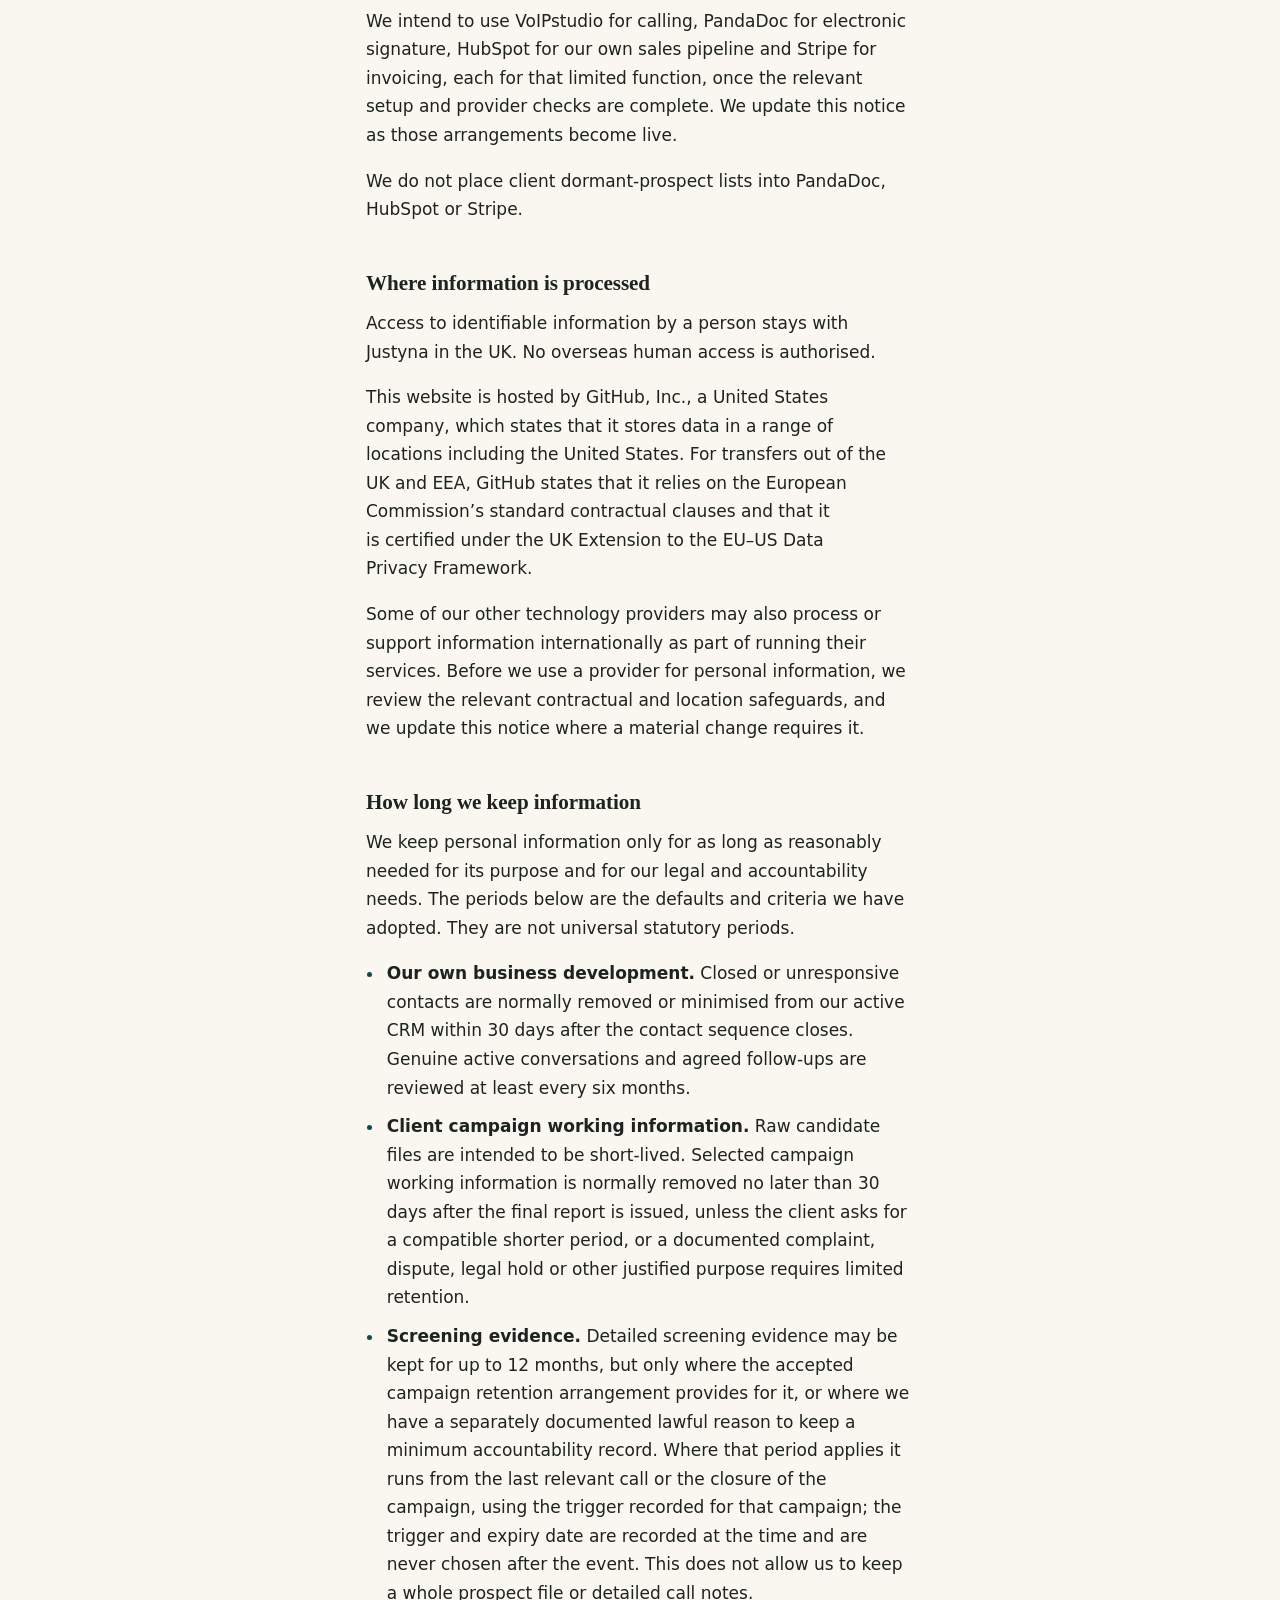
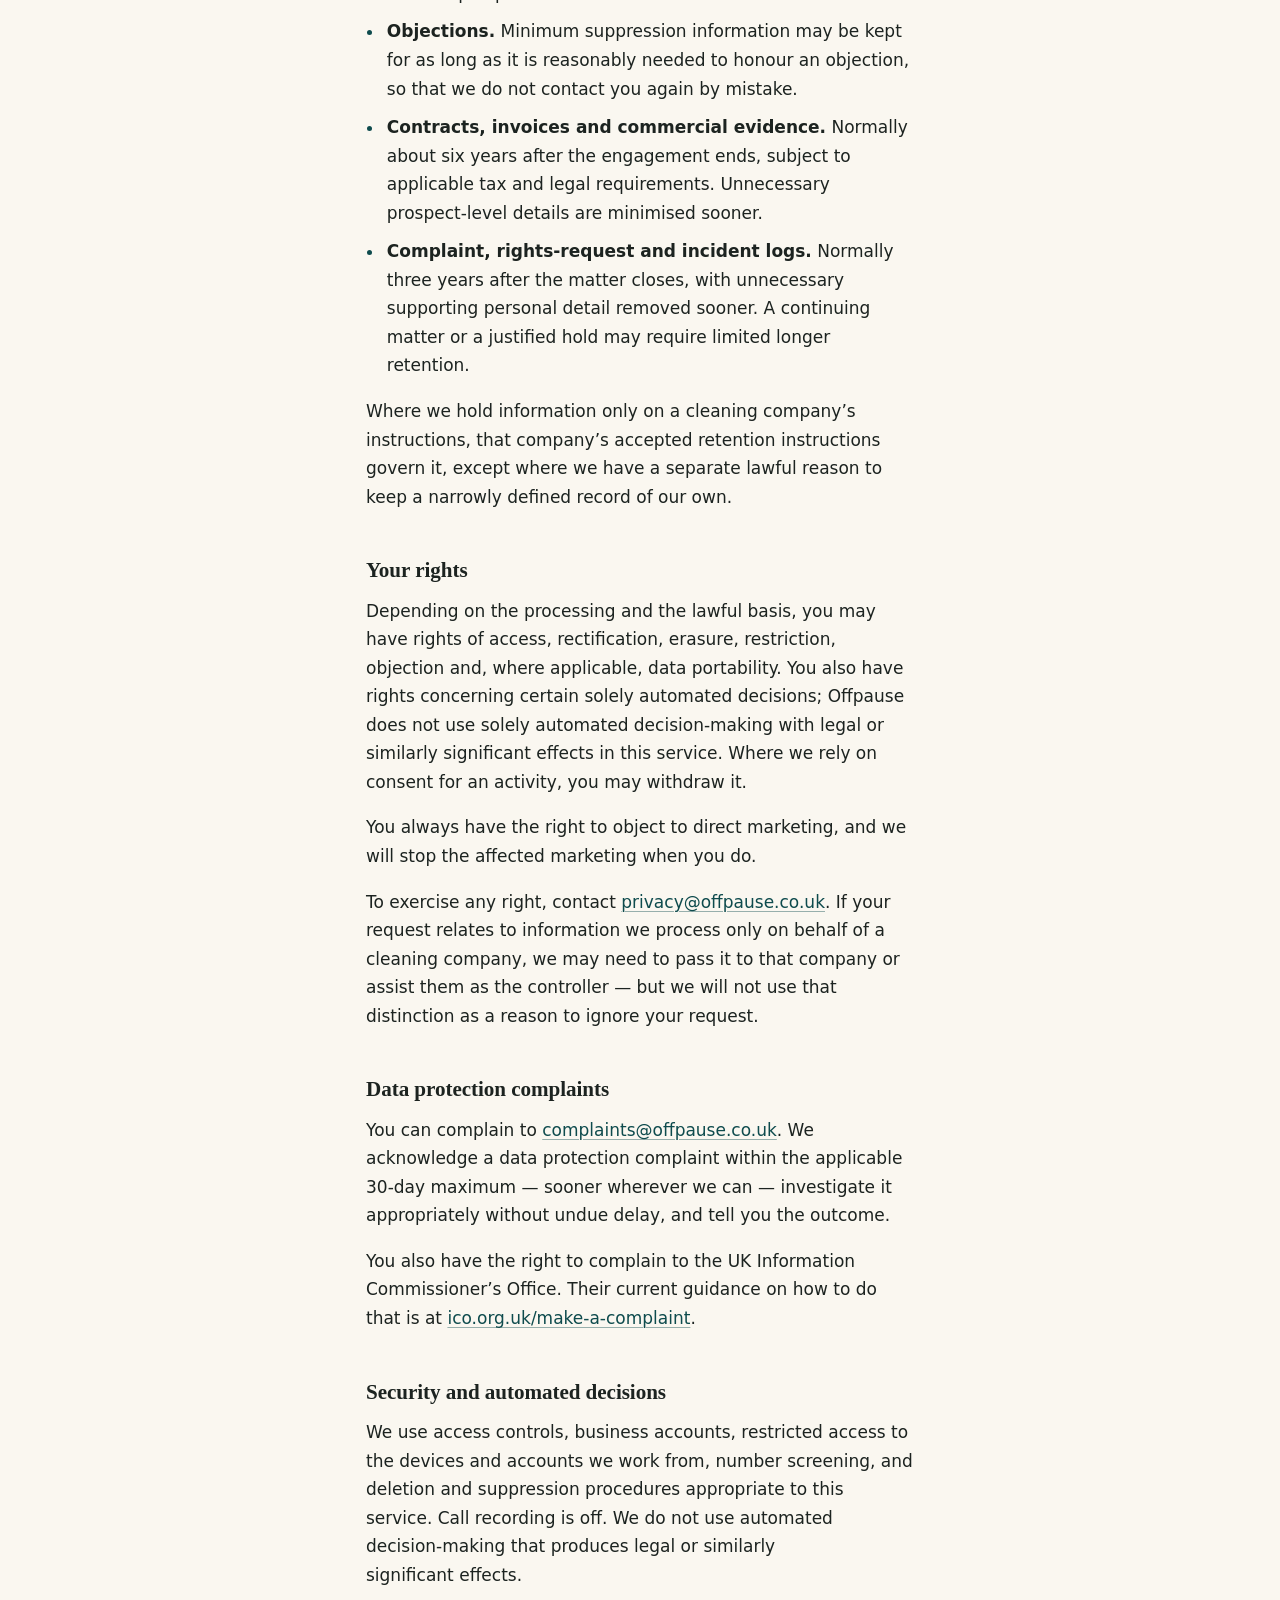
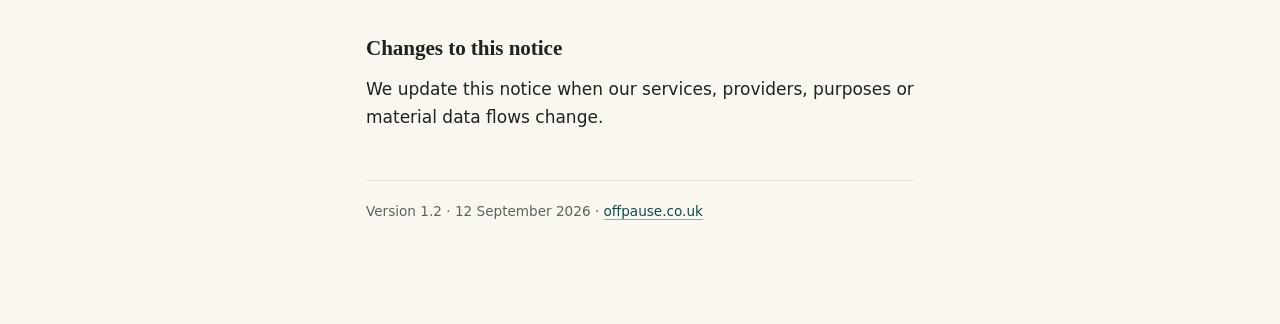
==== commit 9969c87f: "Update legal name in privacy policy" ====
--- a/privacy/index.html
+++ b/privacy/index.html
@@ -32,7 +32,7 @@
 
   <h2>Who we are</h2>
   <!-- ↓↓↓ REPLACE [FULL LEGAL NAME] ON THE NEXT LINE ↓↓↓ -->
-  <p>Offpause is the trading name of [FULL LEGAL NAME], a UK sole trader.</p>
+  <p>Offpause is the trading name of Justyna Lopez Sanchez, a UK sole trader.</p>
   <!-- ↑↑↑ THAT IS THE ONLY EDIT NEEDED ↑↑↑ -->
   <p>General contact: <a href="mailto:hello@offpause.co.uk">hello@offpause.co.uk</a><br>
   Privacy questions and rights requests: <a href="mailto:privacy@offpause.co.uk">privacy@offpause.co.uk</a><br>
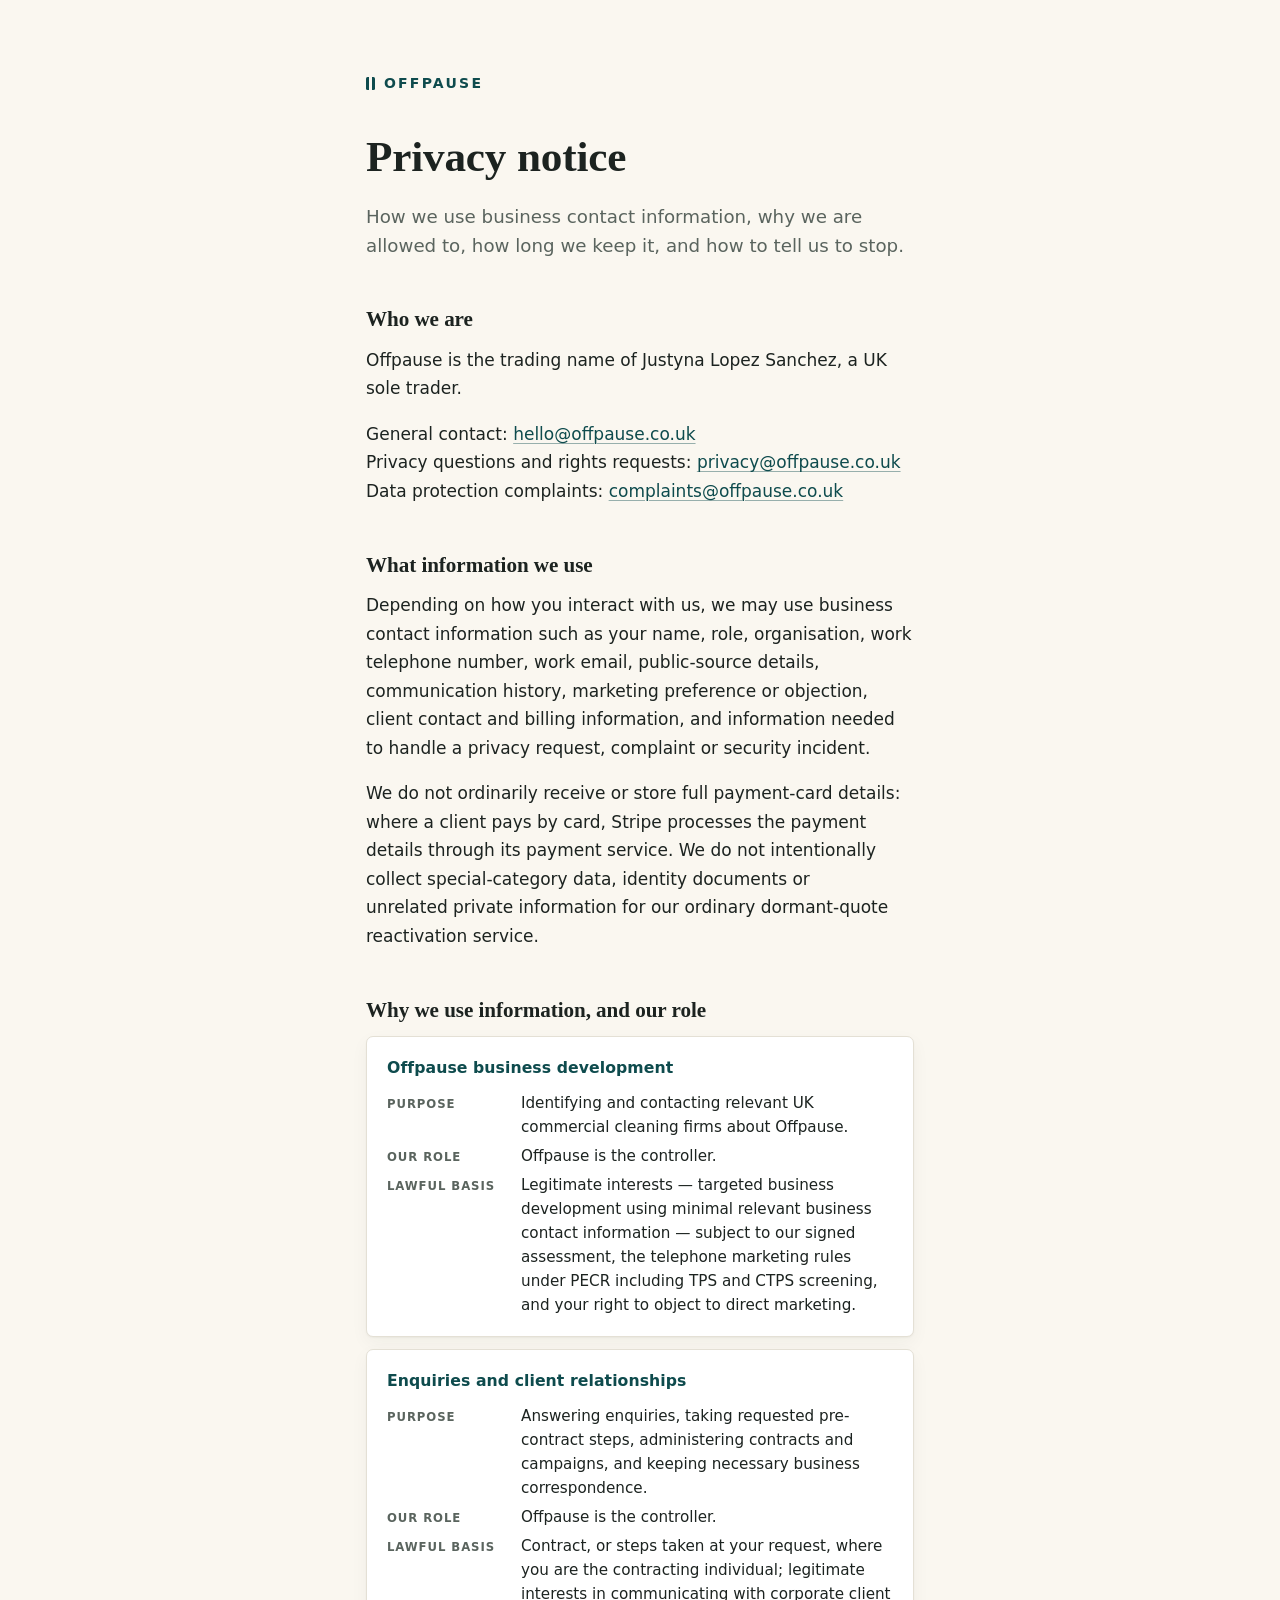
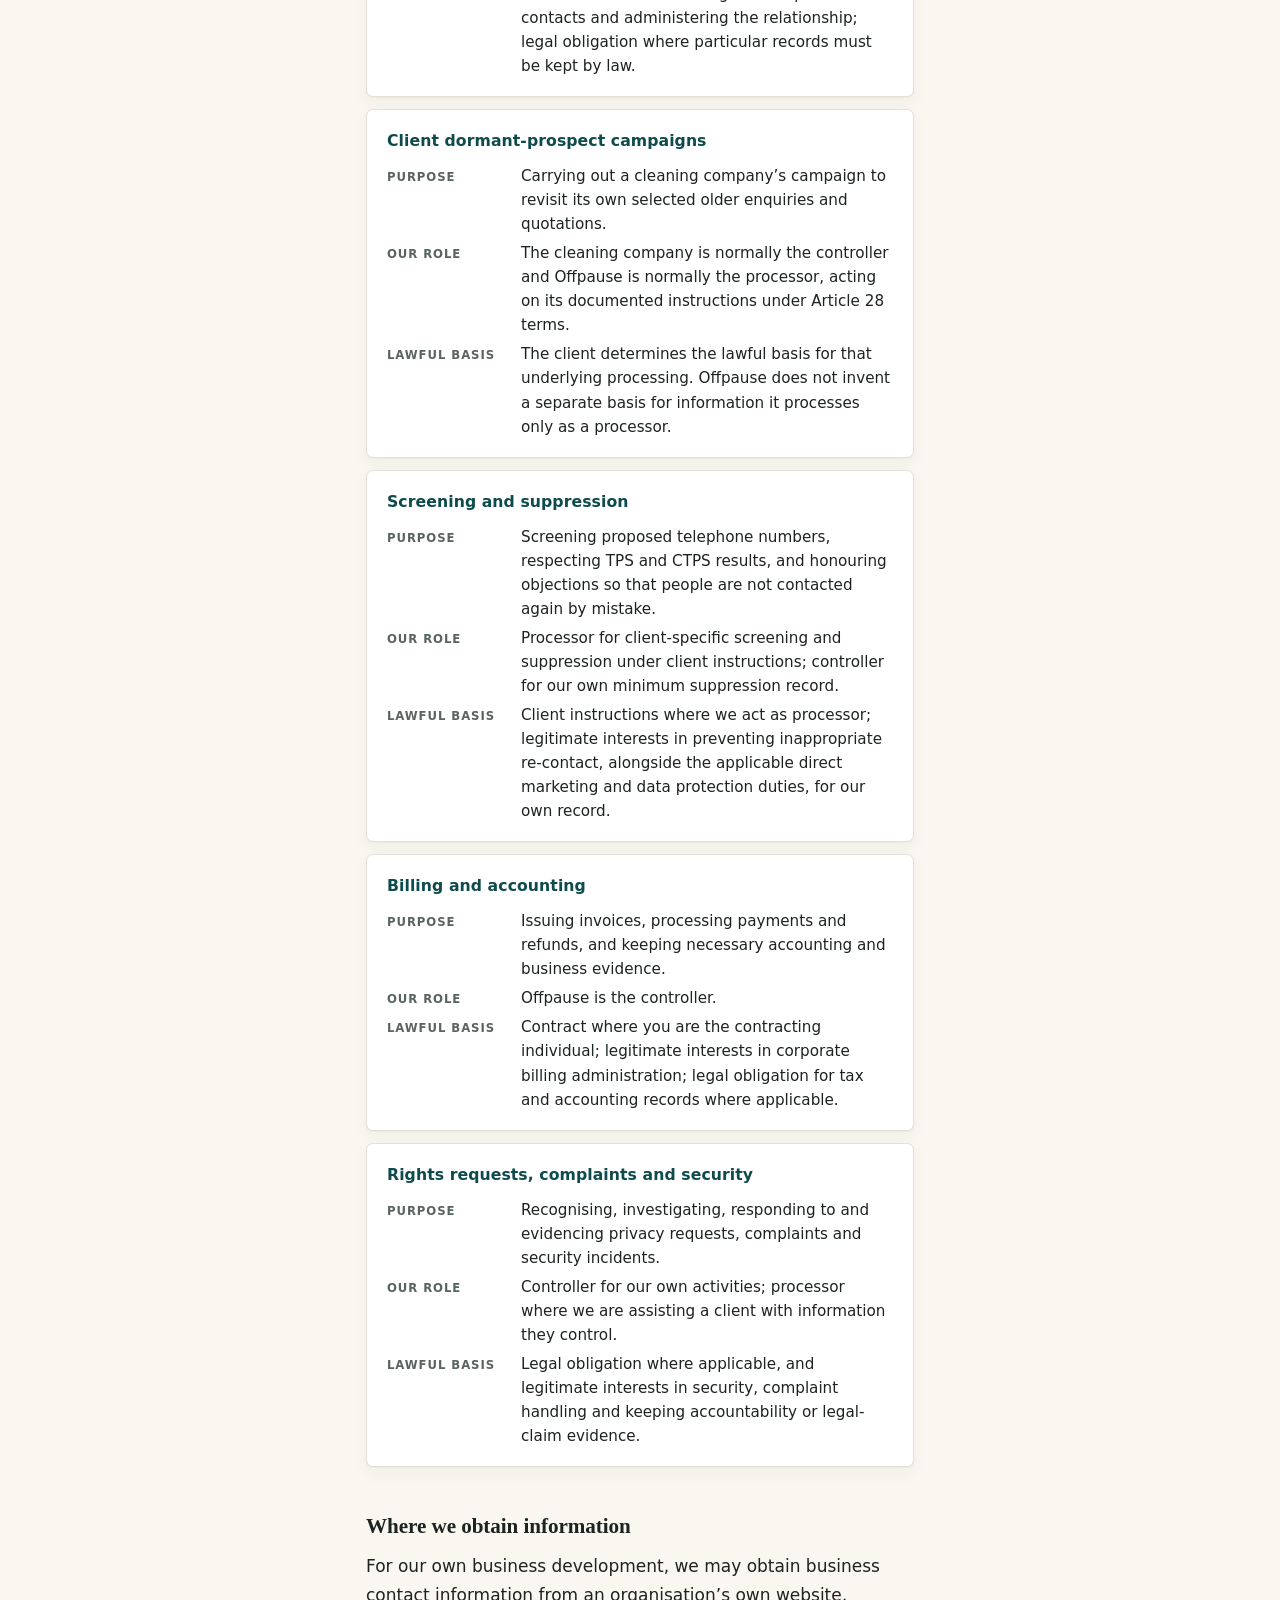
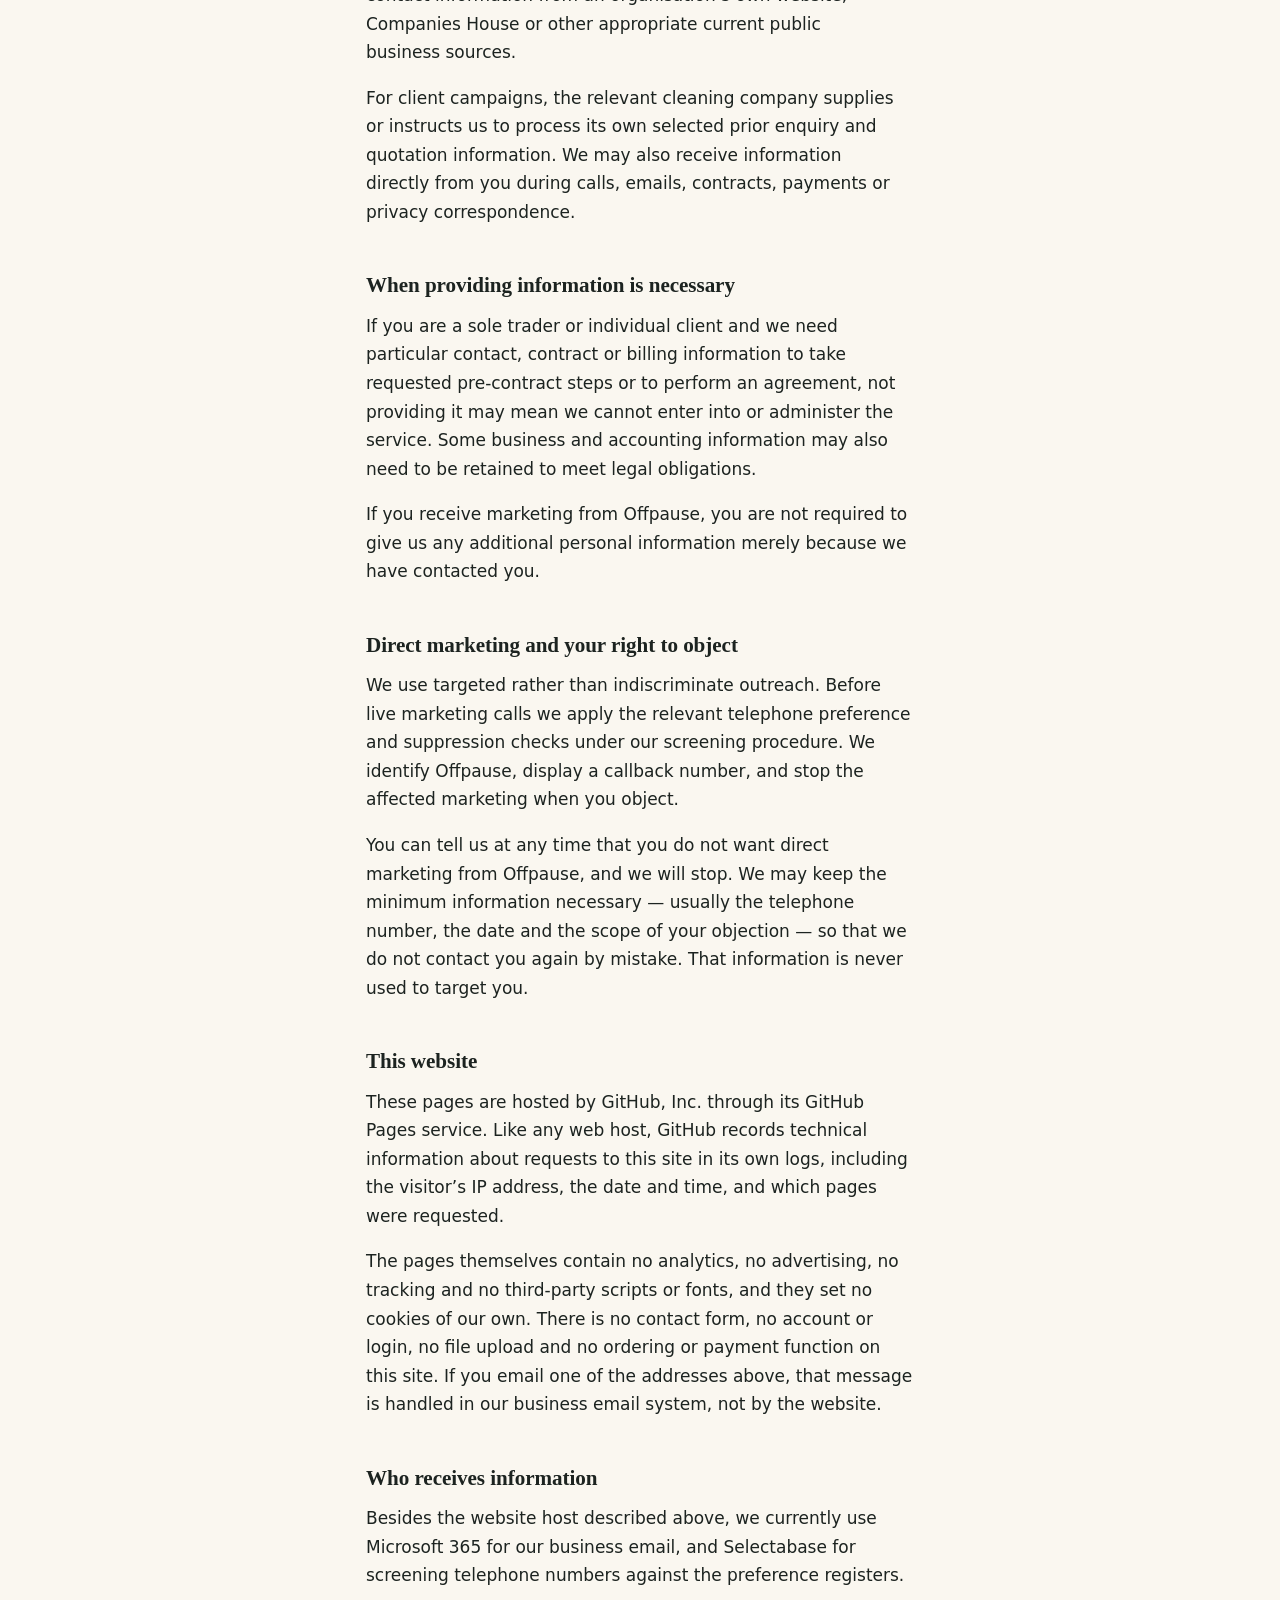
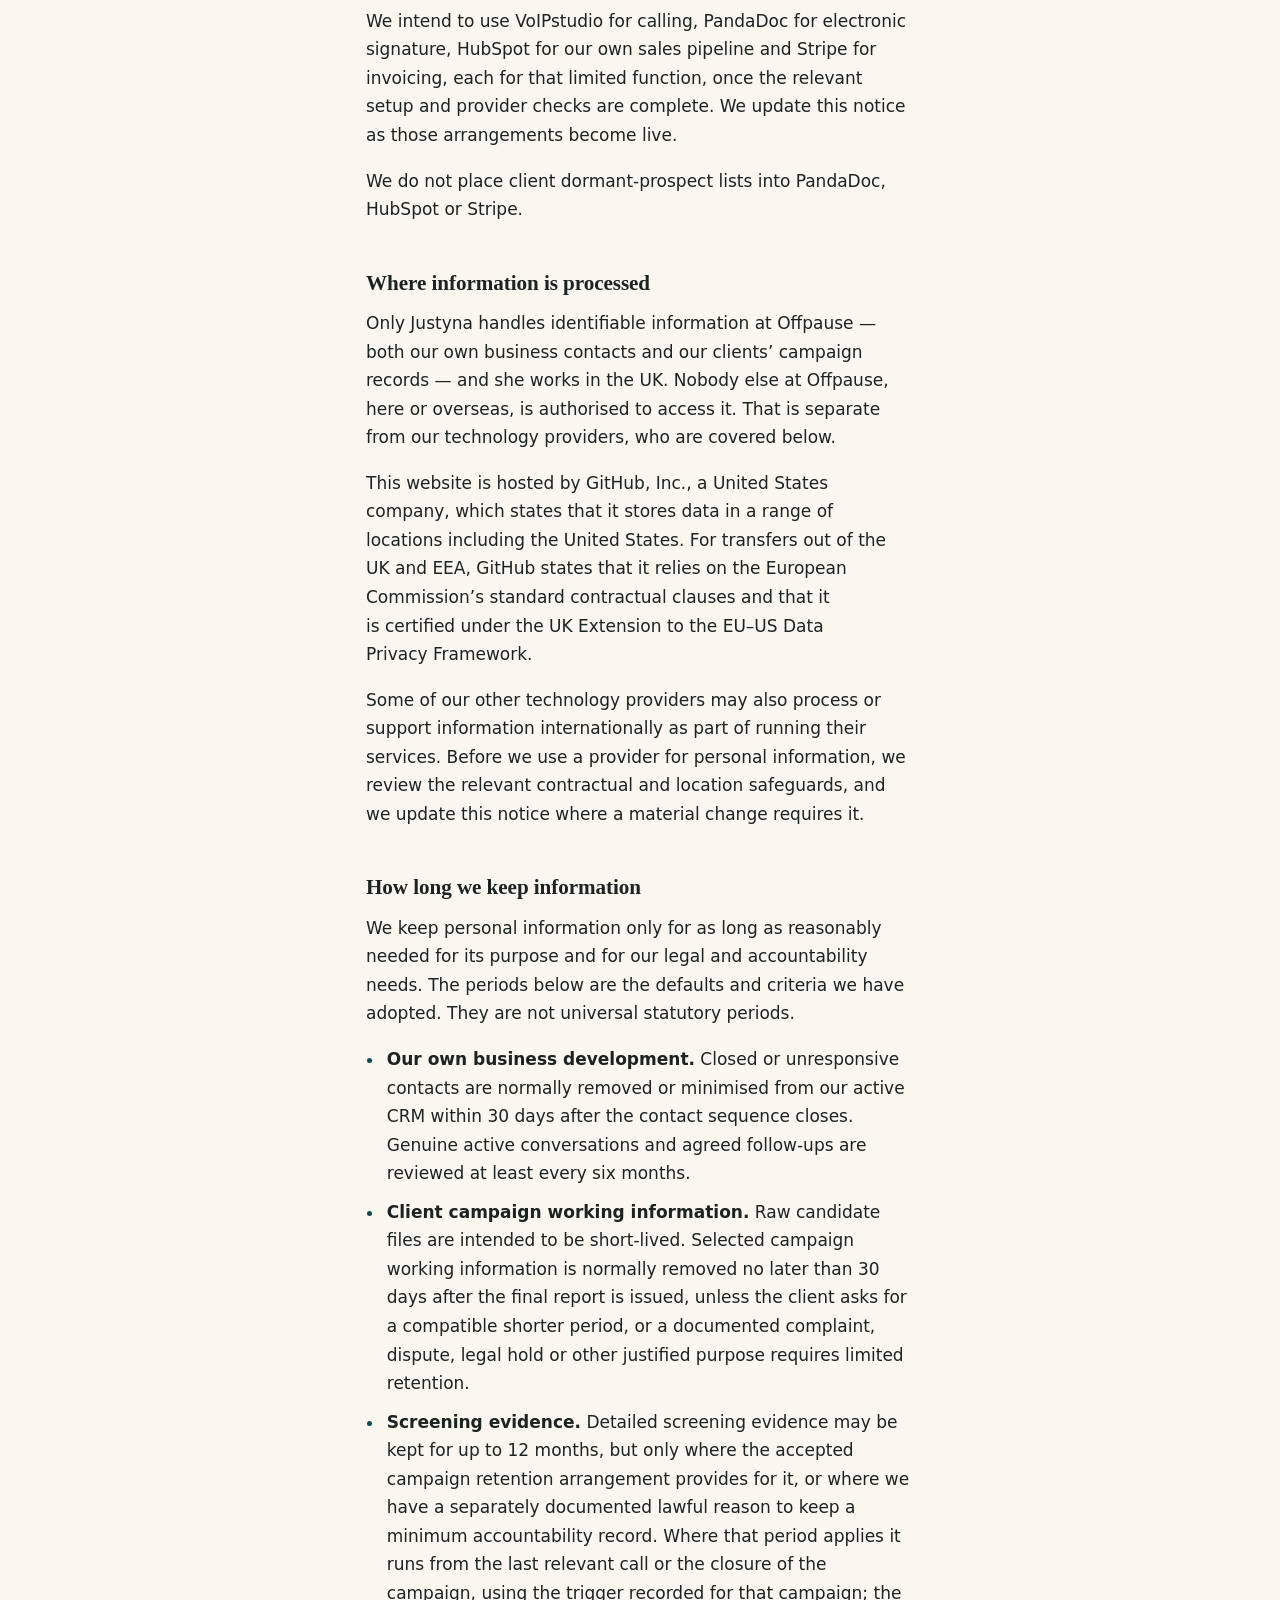
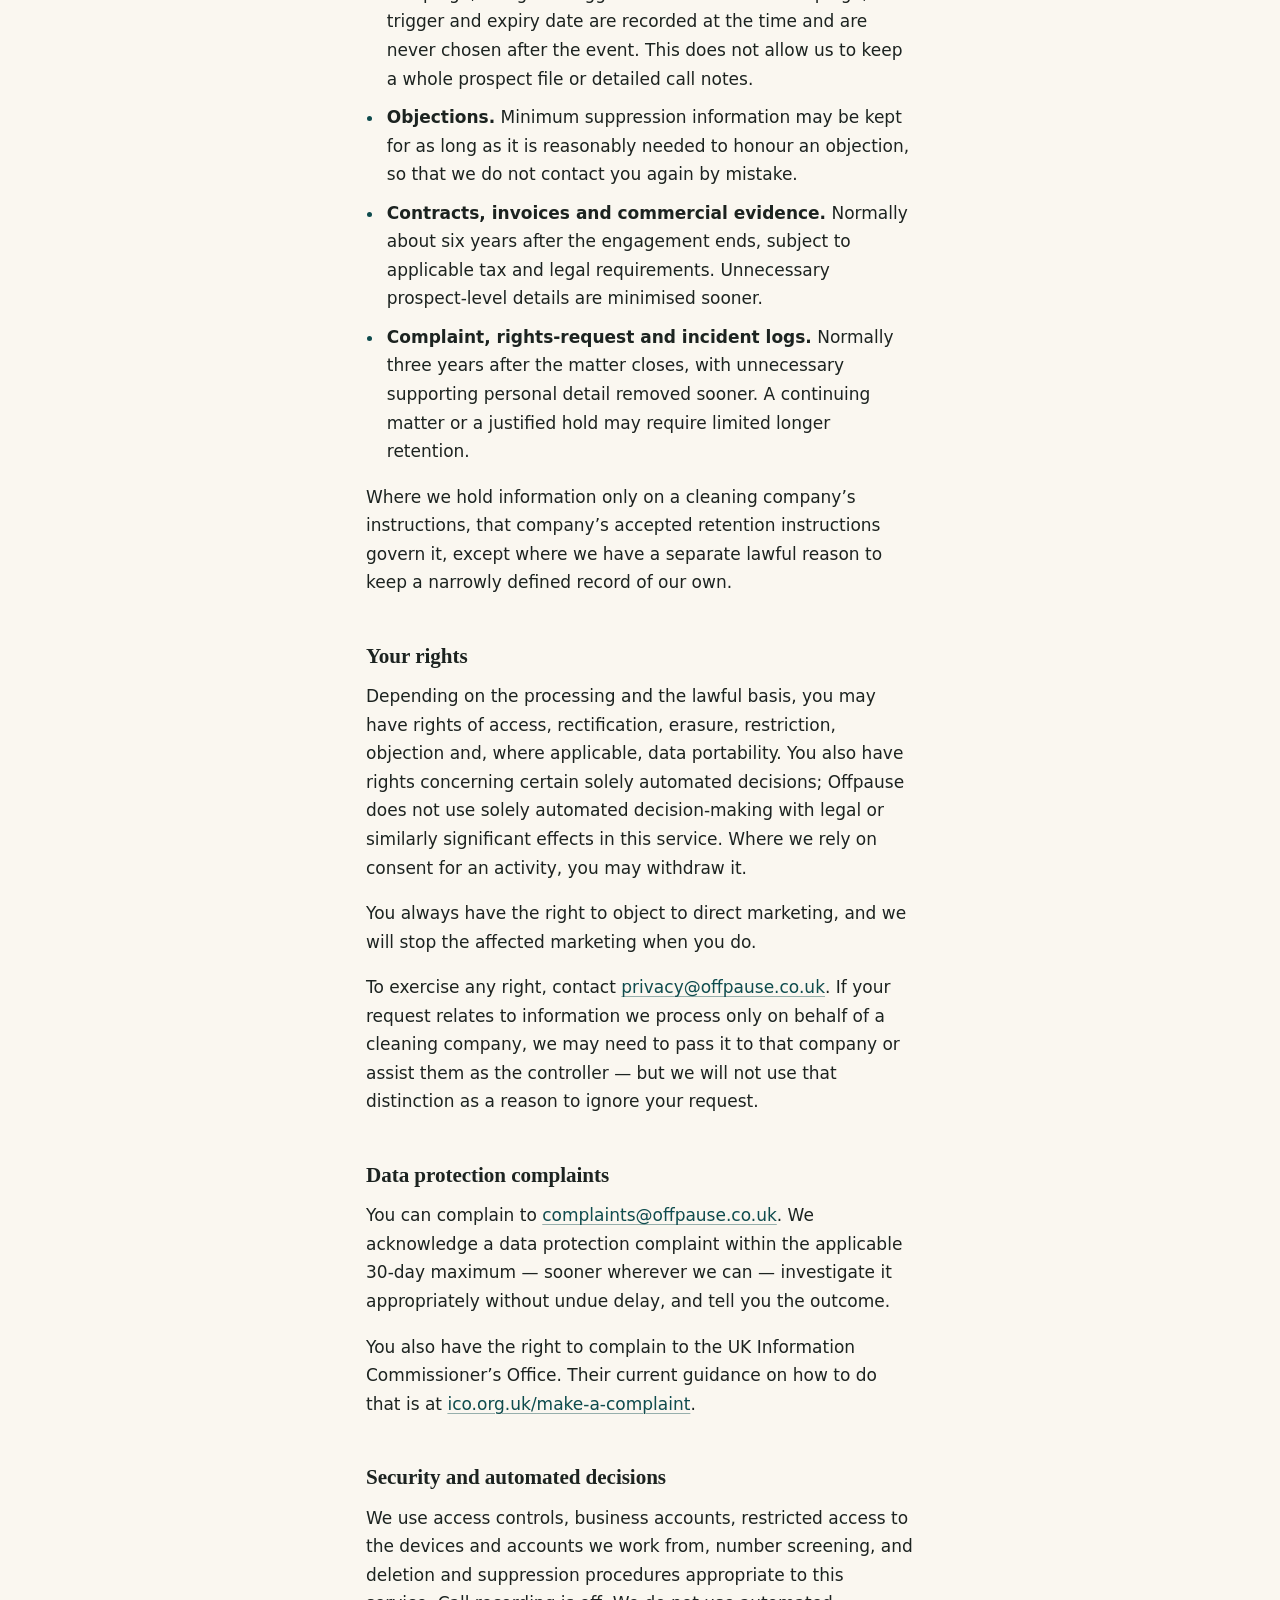
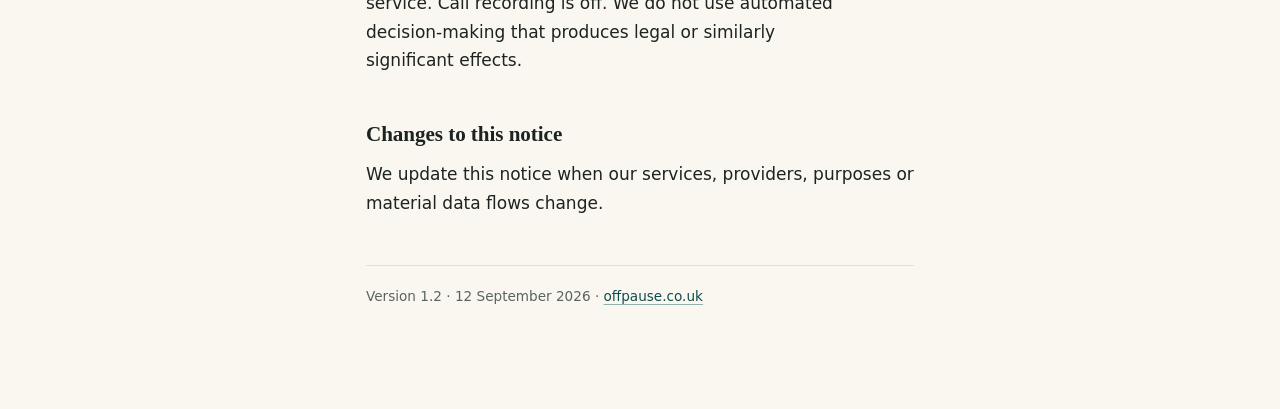
==== commit 460bdf2c: "Update privacy policy regarding information access Clarified access to identifiable information and " ====
--- a/privacy/index.html
+++ b/privacy/index.html
@@ -124,7 +124,7 @@
   <p>We do not place client dormant-prospect lists into PandaDoc, HubSpot or Stripe.</p>
 
   <h2>Where information is processed</h2>
-  <p>Access to identifiable information by a person stays with Justyna in the UK. No overseas human access is authorised.</p>
+  <p>Only Justyna handles identifiable information at Offpause &mdash; both our own business contacts and our clients&rsquo; campaign records &mdash; and she works in the UK. Nobody else at Offpause, here or overseas, is authorised to access it. That is separate from our technology providers, who are covered below.</p>
   <p>This website is hosted by GitHub, Inc., a United States company, which states that it stores data in a range of locations including the United States. For transfers out of the UK and EEA, GitHub states that it relies on the European Commission&rsquo;s standard contractual clauses and that it is certified under the UK Extension to the EU&ndash;US Data Privacy Framework.</p>
   <p>Some of our other technology providers may also process or support information internationally as part of running their services. Before we use a provider for personal information, we review the relevant contractual and location safeguards, and we update this notice where a material change requires it.</p>
 
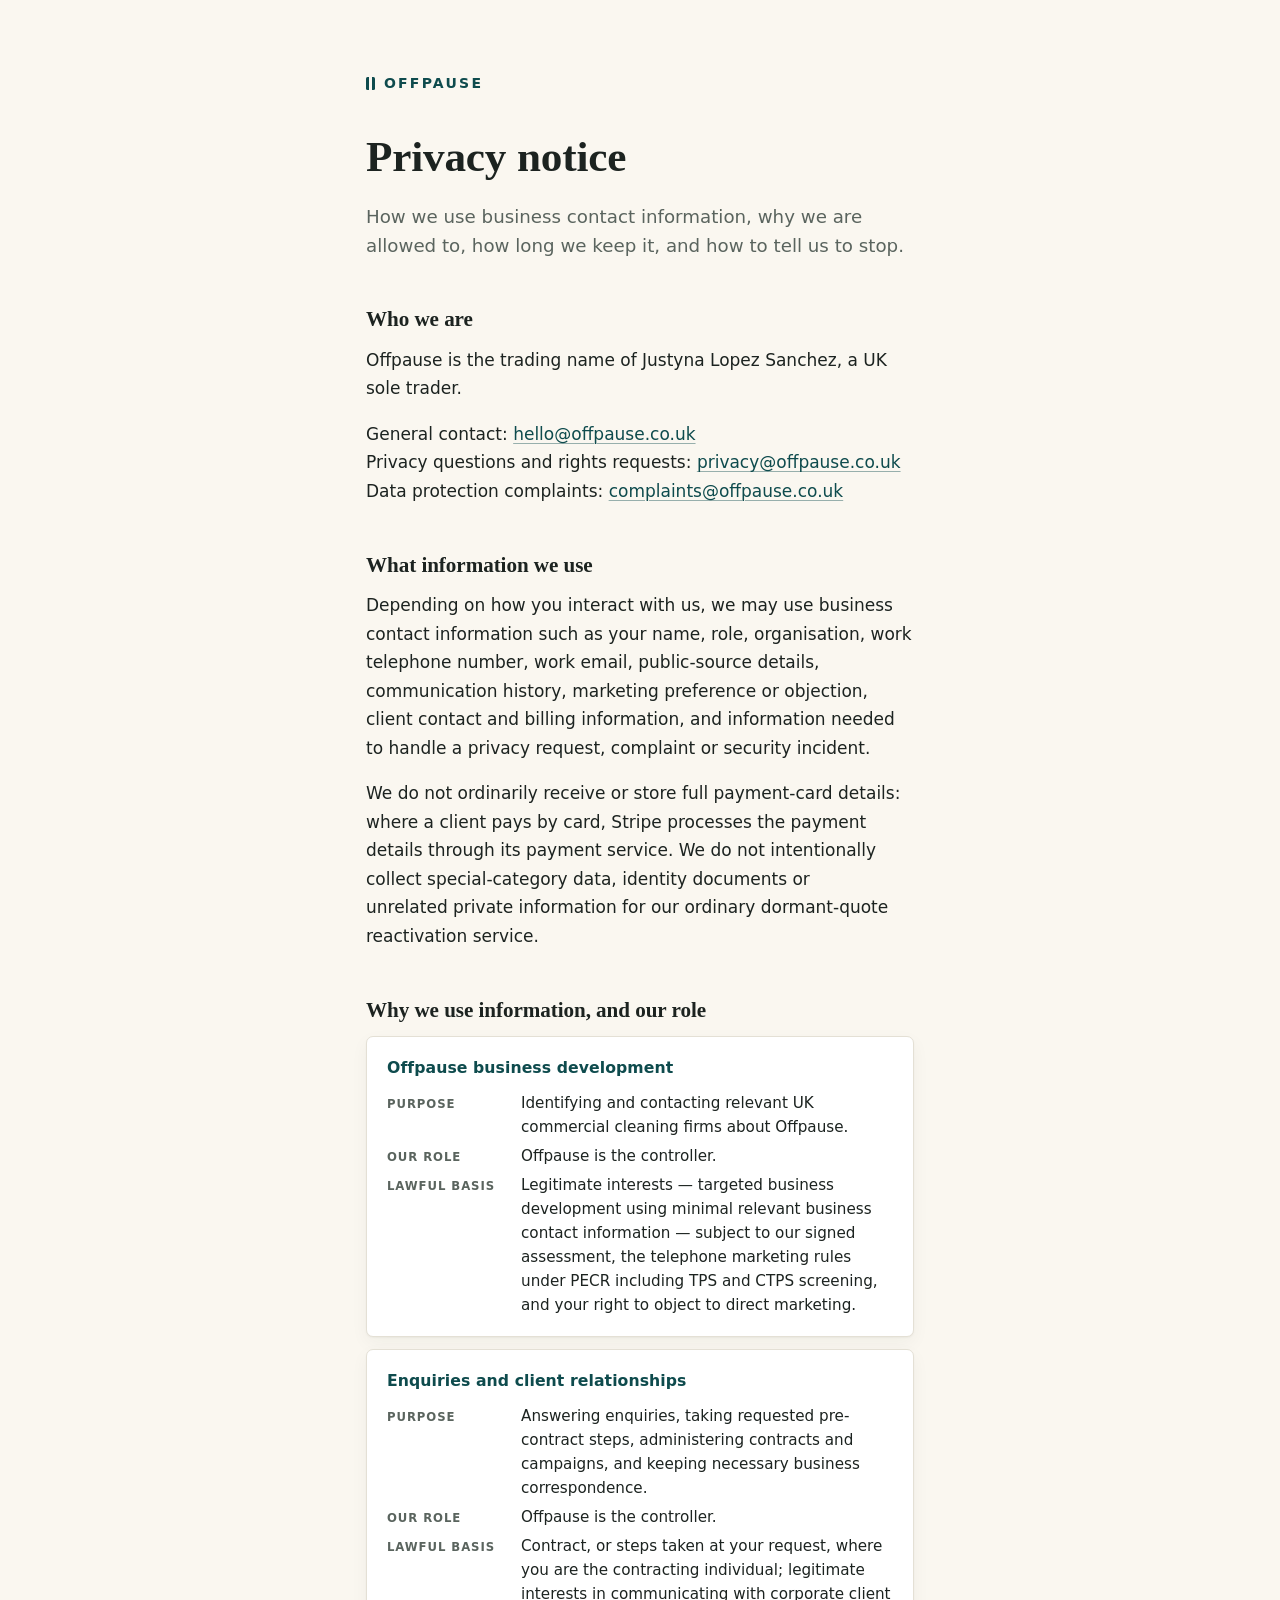
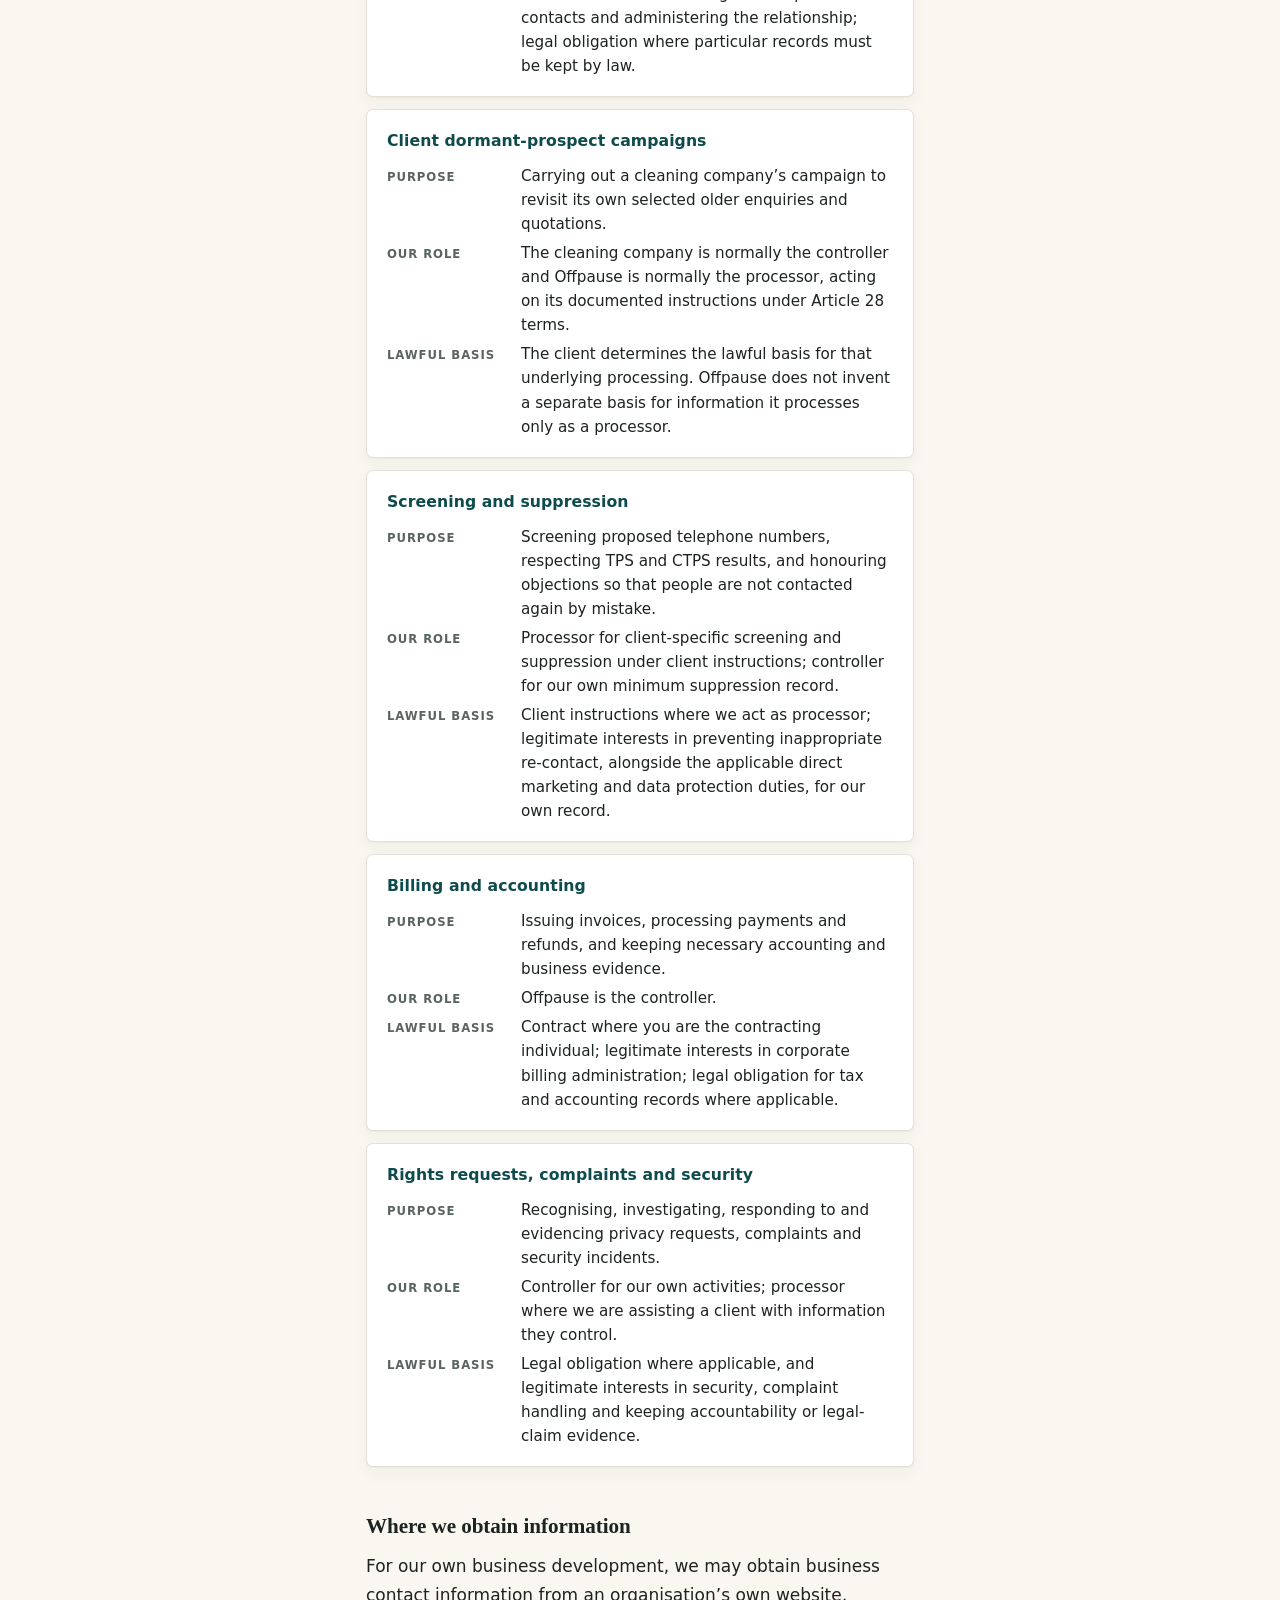
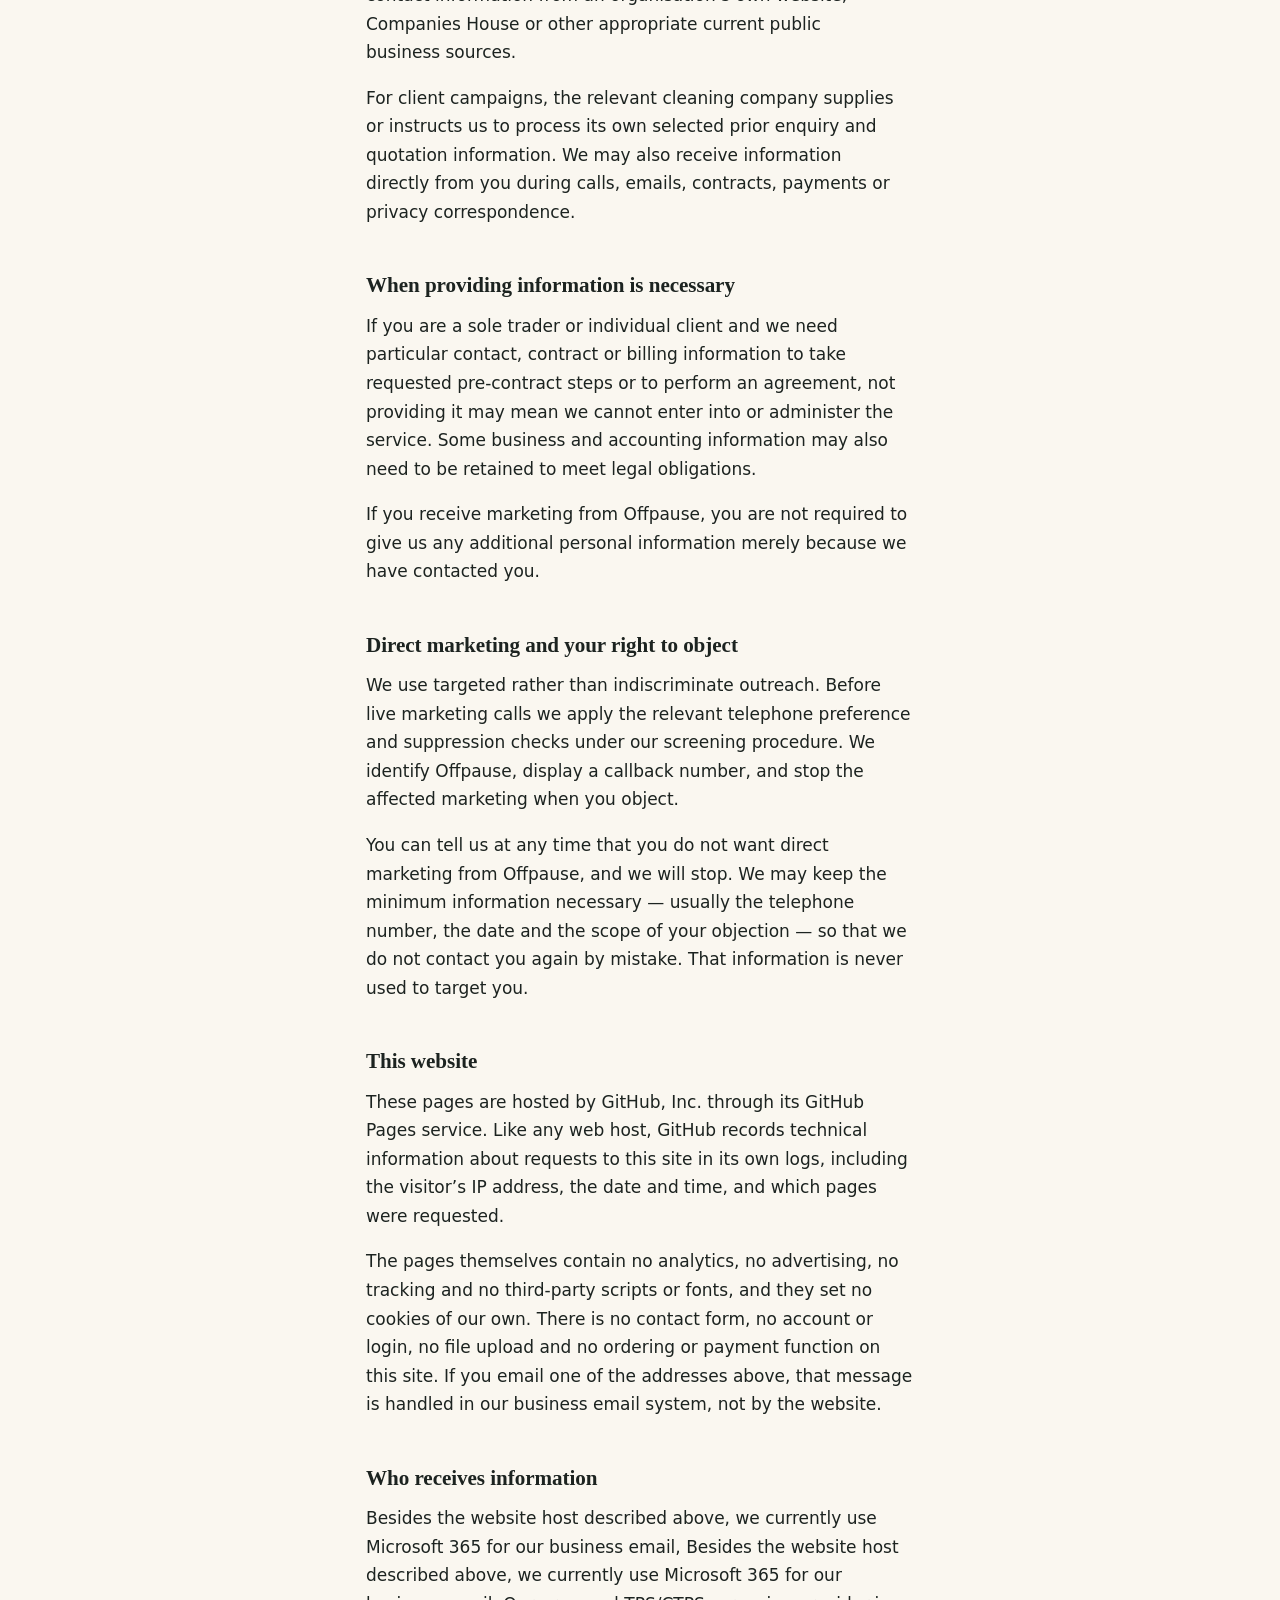
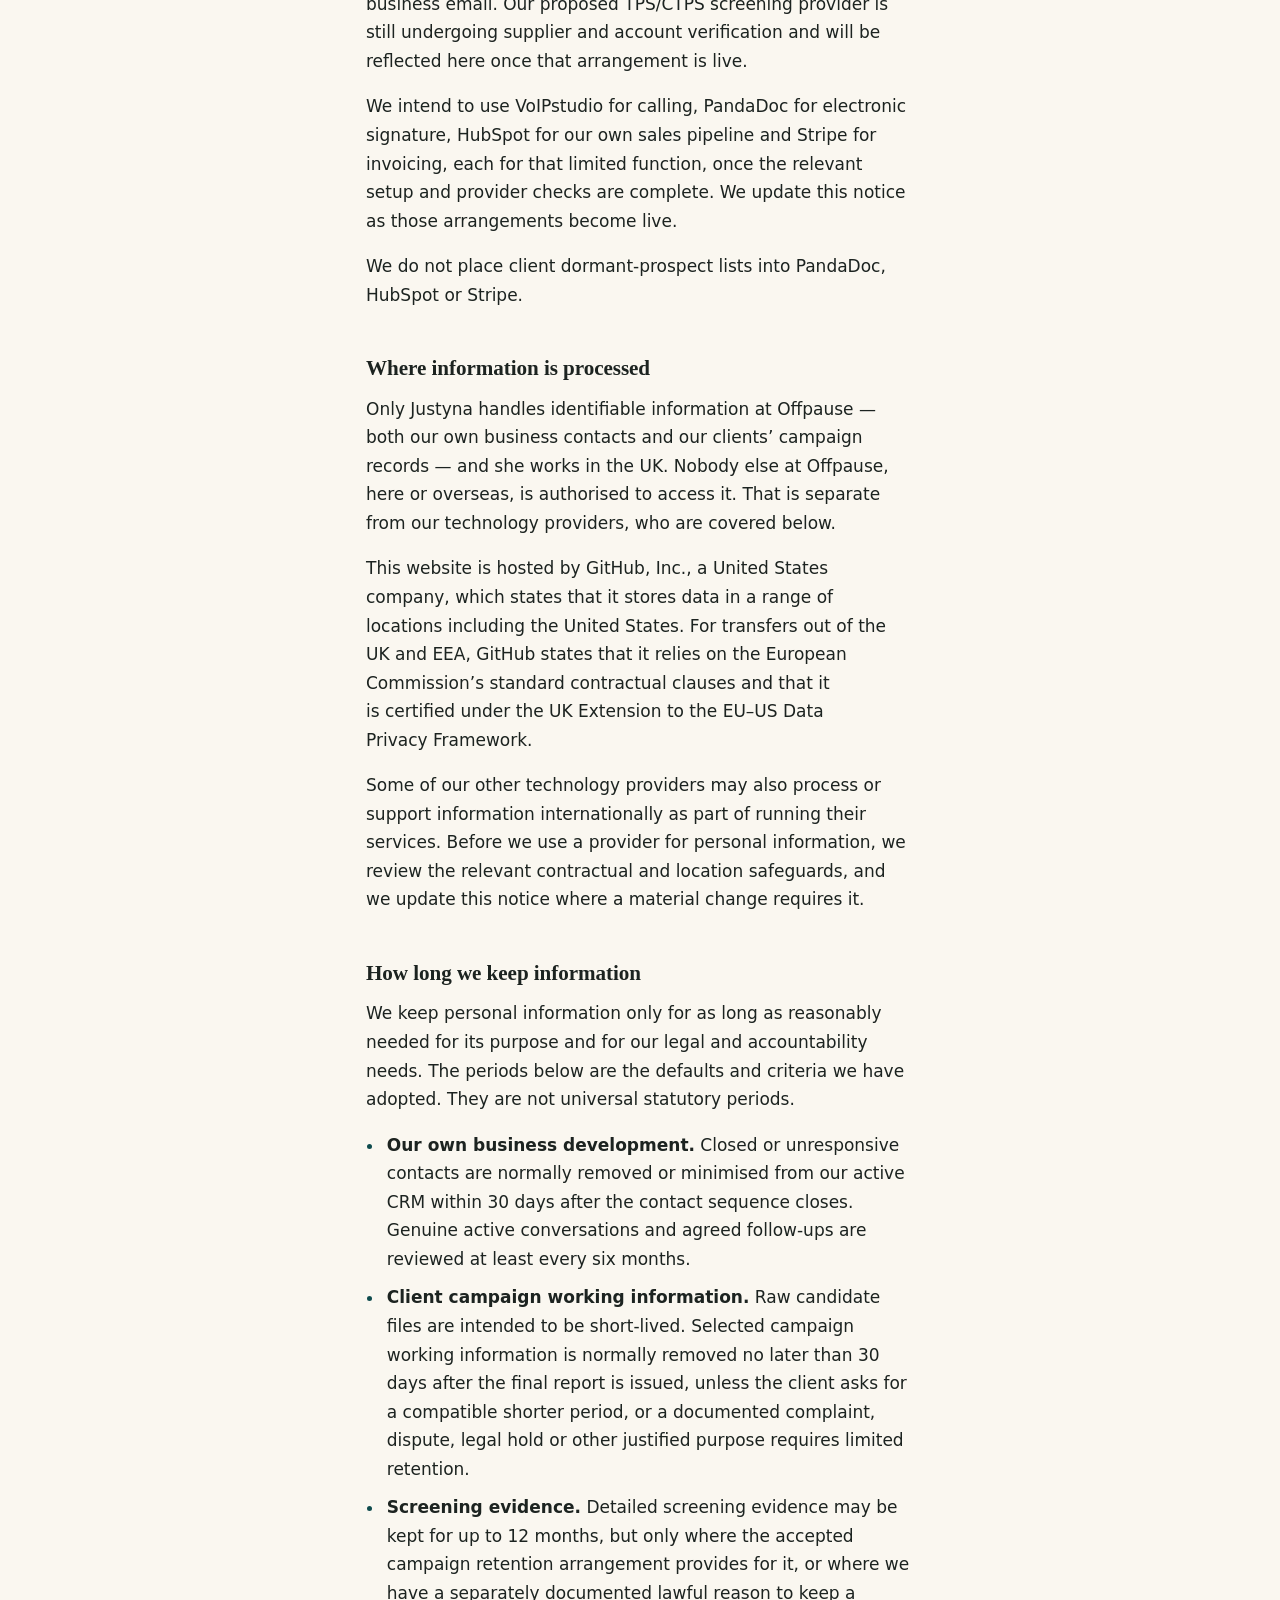
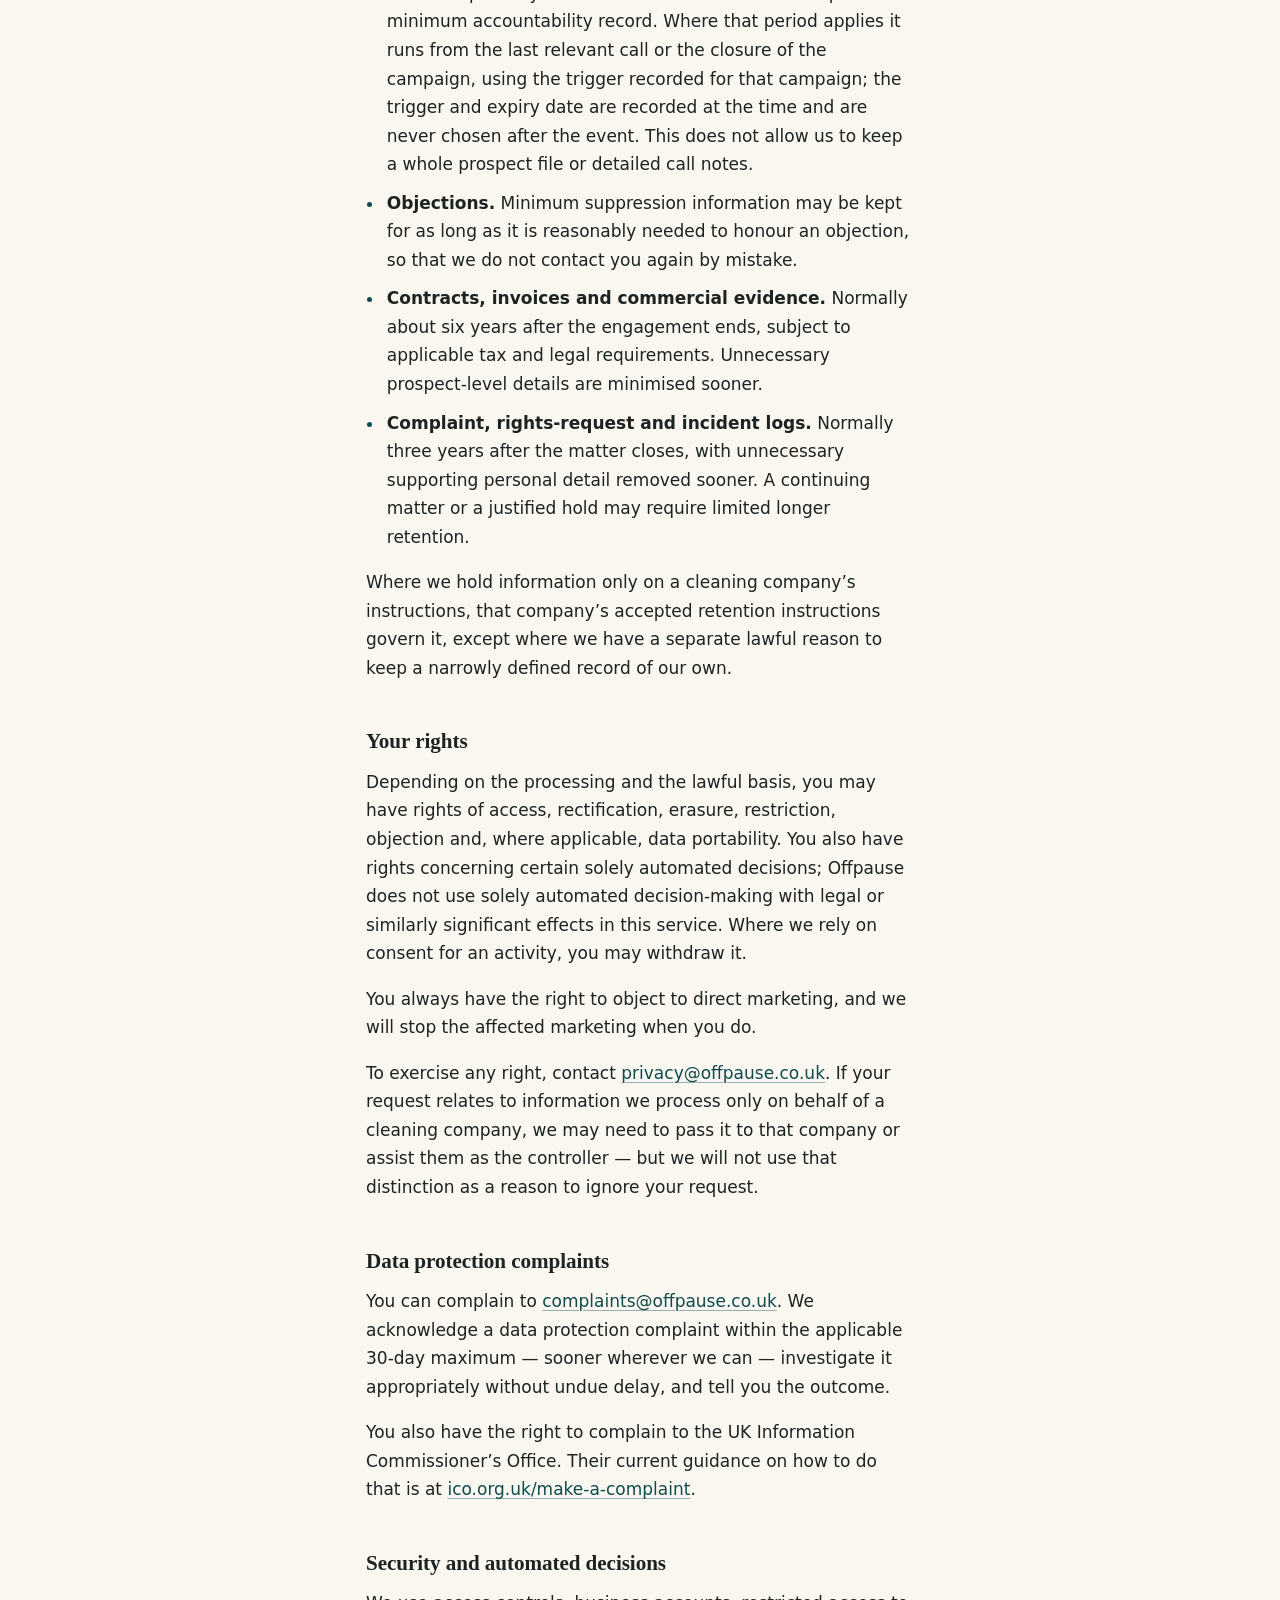
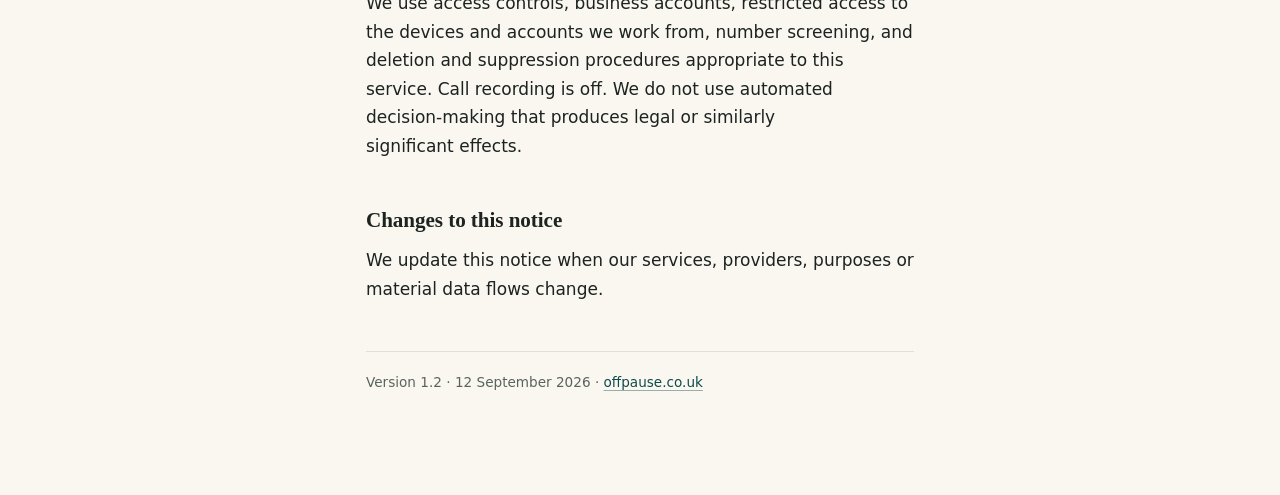
==== commit c8780425: "Update privacy policy regarding information handling Clarified information about email and screening" ====
--- a/privacy/index.html
+++ b/privacy/index.html
@@ -119,7 +119,7 @@
   <p>The pages themselves contain no analytics, no advertising, no tracking and no third-party scripts or fonts, and they set no cookies of our own. There is no contact form, no account or login, no file upload and no ordering or payment function on this site. If you email one of the addresses above, that message is handled in our business email system, not by the website.</p>
 
   <h2>Who receives information</h2>
-  <p>Besides the website host described above, we currently use Microsoft 365 for our business email, and Selectabase for screening telephone numbers against the preference registers.</p>
+  <p>Besides the website host described above, we currently use Microsoft 365 for our business email, Besides the website host described above, we currently use Microsoft 365 for our business email. Our proposed TPS/CTPS screening provider is still undergoing supplier and account verification and will be reflected here once that arrangement is live.</p>
   <p>We intend to use VoIPstudio for calling, PandaDoc for electronic signature, HubSpot for our own sales pipeline and Stripe for invoicing, each for that limited function, once the relevant setup and provider checks are complete. We update this notice as those arrangements become live.</p>
   <p>We do not place client dormant-prospect lists into PandaDoc, HubSpot or Stripe.</p>
 
